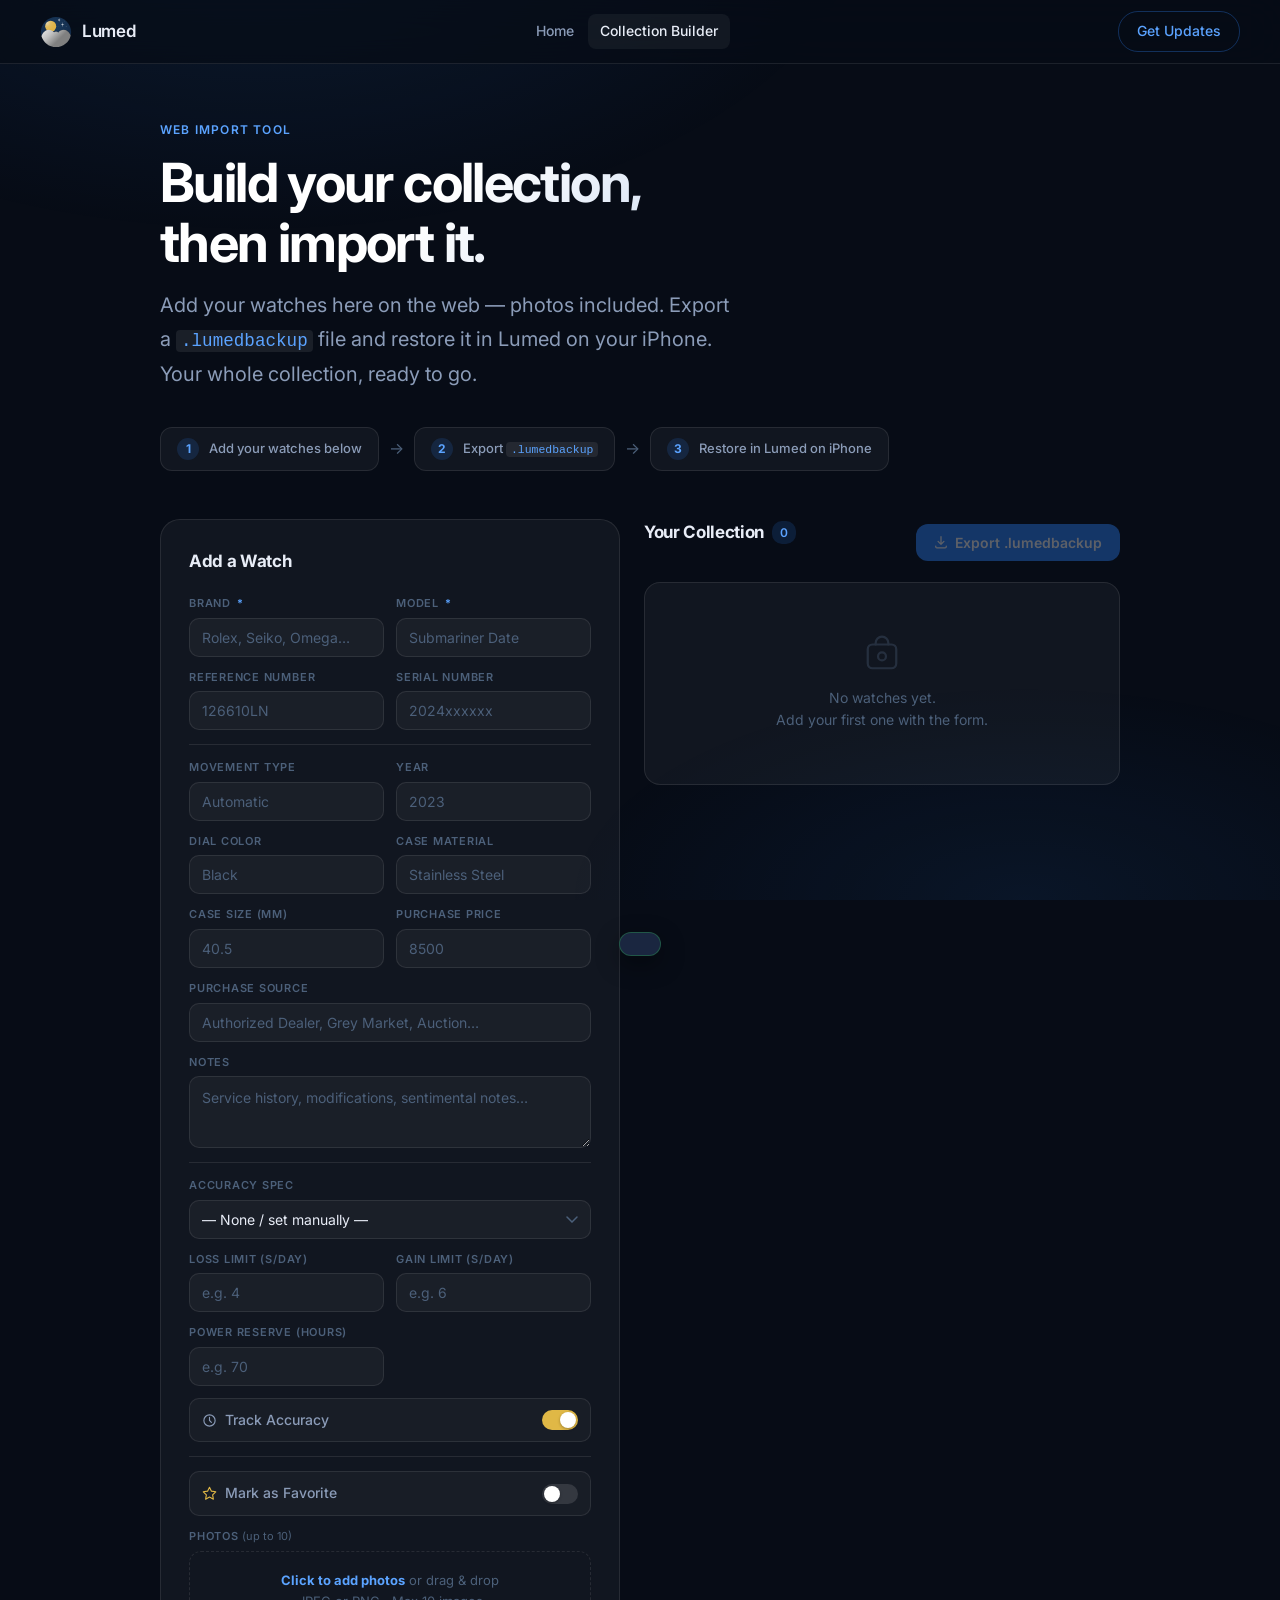
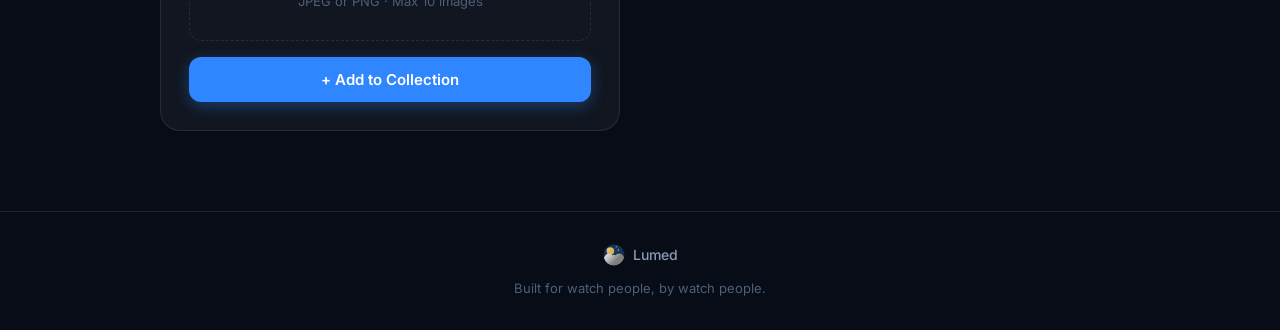
==== collection-builder.html @ 70646f09 "update collection builder" ====
<!DOCTYPE html>
<html lang="en">

<head>
  <meta charset="UTF-8" />
  <meta name="viewport" content="width=device-width, initial-scale=1.0" />
  <title>Collection Builder — Lumed</title>
  <meta name="description" content="Add your watch collection on the web and import it into Lumed for iPhone." />
  <link rel="icon" type="image/png" href="ios_icon.png" />
  <link rel="apple-touch-icon" href="ios_icon.png" />
  <link rel="preconnect" href="https://fonts.googleapis.com" />
  <link rel="preconnect" href="https://fonts.gstatic.com" crossorigin />
  <link href="https://fonts.googleapis.com/css2?family=Inter:wght@300;400;500;600;700&display=swap" rel="stylesheet" />
  <link rel="stylesheet" href="style.css" />
  <style>
    /* ── PAGE HERO ───────────────────────────────────────── */
    .cb-hero {
      padding-top: 120px;
      padding-bottom: 48px;
    }

    .cb-hero h1 {
      font-size: clamp(32px, 5vw, 54px);
      font-weight: 700;
      letter-spacing: -0.03em;
      line-height: 1.1;
      margin-bottom: 16px;
      background: linear-gradient(135deg, #FFFFFF 30%, #8BAEE0 100%);
      -webkit-background-clip: text;
      -webkit-text-fill-color: transparent;
      background-clip: text;
    }

    .cb-hero .hero-sub {
      margin-bottom: 36px;
      max-width: 580px;
    }

    /* 3-step row */
    .cb-steps {
      display: flex;
      align-items: center;
      gap: 10px;
      flex-wrap: wrap;
    }

    .cb-step {
      display: flex;
      align-items: center;
      gap: 10px;
      background: var(--card);
      border: 1px solid var(--card-border);
      border-radius: 12px;
      padding: 10px 16px;
    }

    .cb-step-num {
      width: 22px;
      height: 22px;
      border-radius: 50%;
      background: rgba(47, 134, 255, 0.15);
      color: var(--accent-light);
      font-size: 12px;
      font-weight: 700;
      display: flex;
      align-items: center;
      justify-content: center;
      flex-shrink: 0;
    }

    .cb-step-text {
      font-size: 13px;
      font-weight: 500;
      color: var(--text-2);
      white-space: nowrap;
    }

    .cb-step-arrow {
      color: var(--text-3);
      font-size: 16px;
    }

    /* ── BUILDER LAYOUT ──────────────────────────────────── */
    .cb-section {
      padding-top: 0;
      padding-bottom: 80px;
    }

    .cb-layout {
      display: grid;
      grid-template-columns: 460px 1fr;
      gap: 24px;
      align-items: start;
    }

    /* ── FORM PANEL ──────────────────────────────────────── */
    .cb-panel {
      background: var(--card);
      border: 1px solid var(--card-border);
      border-radius: 20px;
      padding: 28px;
    }

    .cb-panel-title {
      font-size: 17px;
      font-weight: 700;
      letter-spacing: -0.02em;
      margin-bottom: 20px;
      display: flex;
      align-items: center;
      gap: 8px;
    }

    .cb-count {
      font-size: 12px;
      font-weight: 600;
      background: rgba(47, 134, 255, 0.15);
      color: var(--accent-light);
      padding: 2px 8px;
      border-radius: 10px;
    }

    /* ── FORM FIELDS ─────────────────────────────────────── */
    .cb-form-grid {
      display: grid;
      grid-template-columns: 1fr 1fr;
      gap: 12px;
    }

    .cb-form-full {
      grid-column: 1 / -1;
    }

    .cb-field {
      display: flex;
      flex-direction: column;
      gap: 5px;
    }

    .cb-label {
      font-size: 11px;
      font-weight: 600;
      letter-spacing: 0.07em;
      text-transform: uppercase;
      color: var(--text-3);
    }

    .cb-label .req {
      color: var(--accent-light);
      margin-left: 2px;
    }

    .cb-input,
    .cb-textarea {
      font-family: inherit;
      font-size: 14px;
      padding: 10px 12px;
      border-radius: 10px;
      border: 1px solid var(--card-border);
      background: rgba(255, 255, 255, 0.04);
      color: var(--text);
      outline: none;
      transition: border-color 0.2s, background 0.2s;
      width: 100%;
      -webkit-appearance: none;
      appearance: none;
    }

    .cb-input::placeholder,
    .cb-textarea::placeholder {
      color: var(--text-3);
    }

    .cb-input:focus,
    .cb-textarea:focus {
      border-color: rgba(47, 134, 255, 0.5);
      background: rgba(255, 255, 255, 0.07);
    }

    .cb-input.error {
      border-color: rgba(255, 69, 58, 0.6);
      animation: shake 0.3s ease;
    }

    .cb-select {
      cursor: pointer;
      background-image: url("data:image/svg+xml,%3Csvg xmlns='http://www.w3.org/2000/svg' width='12' height='7' viewBox='0 0 12 7'%3E%3Cpath d='M1 1l5 5 5-5' stroke='%234C607A' stroke-width='1.5' fill='none' stroke-linecap='round'/%3E%3C/svg%3E");
      background-repeat: no-repeat;
      background-position: right 12px center;
      padding-right: 32px;
    }

    .cb-select option,
    .cb-select optgroup {
      background: #0D1525;
      color: var(--text);
    }

    .cb-input:disabled {
      opacity: 0.45;
      cursor: not-allowed;
    }

    .cb-textarea {
      resize: vertical;
      min-height: 72px;
      line-height: 1.5;
    }

    .cb-form-divider {
      height: 1px;
      background: var(--card-border);
      margin: 2px 0;
      grid-column: 1 / -1;
    }

    /* ── FAVORITE TOGGLE ─────────────────────────────────── */
    .cb-favorite-row {
      display: flex;
      align-items: center;
      justify-content: space-between;
      padding: 10px 12px;
      background: rgba(255, 255, 255, 0.03);
      border-radius: 10px;
      border: 1px solid var(--card-border);
      cursor: pointer;
      grid-column: 1 / -1;
      user-select: none;
    }

    .cb-favorite-label {
      display: flex;
      align-items: center;
      gap: 8px;
      font-size: 14px;
      font-weight: 500;
      color: var(--text-2);
    }

    .cb-toggle {
      position: relative;
      width: 36px;
      height: 20px;
      flex-shrink: 0;
    }

    .cb-toggle input {
      opacity: 0;
      width: 0;
      height: 0;
      position: absolute;
    }

    .cb-toggle-track {
      position: absolute;
      inset: 0;
      border-radius: 10px;
      background: rgba(255, 255, 255, 0.12);
      transition: background 0.2s;
      pointer-events: none;
    }

    .cb-toggle input:checked + .cb-toggle-track {
      background: var(--moon);
    }

    .cb-toggle-thumb {
      position: absolute;
      width: 16px;
      height: 16px;
      border-radius: 50%;
      background: white;
      top: 2px;
      left: 2px;
      transition: transform 0.2s;
      box-shadow: 0 1px 3px rgba(0, 0, 0, 0.3);
      pointer-events: none;
    }

    .cb-toggle input:checked ~ .cb-toggle-thumb {
      transform: translateX(16px);
    }

    /* ── PHOTO UPLOAD ────────────────────────────────────── */
    .cb-photo-zone {
      border: 1.5px dashed var(--card-border);
      border-radius: 12px;
      padding: 18px;
      text-align: center;
      cursor: pointer;
      transition: border-color 0.2s, background 0.2s;
      grid-column: 1 / -1;
    }

    .cb-photo-zone:hover,
    .cb-photo-zone.dragover {
      border-color: rgba(47, 134, 255, 0.45);
      background: rgba(47, 134, 255, 0.04);
    }

    .cb-photo-zone-text {
      font-size: 13px;
      color: var(--text-3);
      line-height: 1.6;
      pointer-events: none;
    }

    .cb-photo-zone-text strong {
      color: var(--accent-light);
    }

    .cb-photo-thumbs {
      display: flex;
      flex-wrap: wrap;
      gap: 8px;
      margin-top: 10px;
      justify-content: center;
    }

    .cb-thumb {
      position: relative;
      width: 60px;
      height: 60px;
      flex-shrink: 0;
    }

    .cb-thumb img {
      width: 60px;
      height: 60px;
      object-fit: cover;
      border-radius: 8px;
      display: block;
    }

    .cb-thumb-remove {
      position: absolute;
      top: -5px;
      right: -5px;
      width: 17px;
      height: 17px;
      border-radius: 50%;
      background: #FF453A;
      color: white;
      font-size: 9px;
      display: flex;
      align-items: center;
      justify-content: center;
      cursor: pointer;
      border: none;
      font-weight: 700;
      padding: 0;
      z-index: 2;
      line-height: 1;
    }

    /* ── ADD BUTTON ──────────────────────────────────────── */
    .cb-add-btn {
      font-family: inherit;
      font-size: 15px;
      font-weight: 600;
      color: #fff;
      background: var(--accent);
      border: none;
      padding: 13px 24px;
      border-radius: 12px;
      cursor: pointer;
      width: 100%;
      margin-top: 4px;
      transition: background 0.2s, transform 0.15s, box-shadow 0.2s;
      box-shadow: 0 4px 16px var(--accent-glow);
      grid-column: 1 / -1;
    }

    .cb-add-btn:hover {
      background: #4A99FF;
      transform: translateY(-1px);
      box-shadow: 0 8px 24px var(--accent-glow);
    }

    .cb-add-btn:active {
      transform: translateY(0);
    }

    /* ── COLLECTION COLUMN ───────────────────────────────── */
    .cb-collection-header {
      display: flex;
      align-items: center;
      justify-content: space-between;
      margin-bottom: 16px;
      flex-wrap: wrap;
      gap: 12px;
    }

    .cb-export-btn {
      font-family: inherit;
      font-size: 14px;
      font-weight: 600;
      color: #fff;
      background: var(--accent);
      border: none;
      padding: 10px 18px;
      border-radius: 12px;
      cursor: pointer;
      display: inline-flex;
      align-items: center;
      gap: 7px;
      transition: background 0.2s, transform 0.15s, box-shadow 0.2s, opacity 0.2s;
      box-shadow: 0 4px 16px var(--accent-glow);
    }

    .cb-export-btn:hover:not(:disabled) {
      background: #4A99FF;
      transform: translateY(-1px);
      box-shadow: 0 8px 24px var(--accent-glow);
    }

    .cb-export-btn:disabled {
      opacity: 0.35;
      cursor: not-allowed;
      box-shadow: none;
      transform: none;
    }

    /* ── WATCH LIST ──────────────────────────────────────── */
    .cb-watch-list {
      display: flex;
      flex-direction: column;
      gap: 10px;
    }

    .cb-empty {
      text-align: center;
      padding: 52px 24px;
      color: var(--text-3);
      background: var(--card);
      border: 1px solid var(--card-border);
      border-radius: 16px;
    }

    .cb-empty svg {
      display: block;
      margin: 0 auto 14px;
      opacity: 0.35;
    }

    .cb-empty p {
      font-size: 14px;
      color: var(--text-3);
      line-height: 1.6;
    }

    .cb-watch-card {
      display: flex;
      align-items: center;
      gap: 14px;
      background: var(--card);
      border: 1px solid var(--card-border);
      border-radius: 14px;
      padding: 14px;
      transition: border-color 0.2s;
    }

    .cb-watch-card:hover {
      border-color: rgba(47, 134, 255, 0.2);
    }

    .cb-watch-photo {
      width: 56px;
      height: 56px;
      border-radius: 10px;
      overflow: hidden;
      flex-shrink: 0;
      background: rgba(255, 255, 255, 0.06);
      display: flex;
      align-items: center;
      justify-content: center;
      color: var(--text-3);
    }

    .cb-watch-photo img {
      width: 100%;
      height: 100%;
      object-fit: cover;
    }

    .cb-watch-info {
      flex: 1;
      min-width: 0;
    }

    .cb-watch-name-row {
      display: flex;
      align-items: center;
      gap: 6px;
    }

    .cb-watch-name {
      font-size: 14px;
      font-weight: 600;
      color: var(--text);
      white-space: nowrap;
      overflow: hidden;
      text-overflow: ellipsis;
    }

    .cb-watch-fav {
      color: var(--moon);
      font-size: 12px;
      flex-shrink: 0;
    }

    .cb-watch-sub {
      font-size: 12px;
      color: var(--text-2);
      margin-top: 3px;
      white-space: nowrap;
      overflow: hidden;
      text-overflow: ellipsis;
    }

    .cb-watch-photos-badge {
      font-size: 11px;
      color: var(--text-3);
      margin-top: 3px;
    }

    .cb-watch-remove {
      flex-shrink: 0;
      width: 30px;
      height: 30px;
      border-radius: 8px;
      background: rgba(255, 69, 58, 0.1);
      color: #FF453A;
      border: none;
      cursor: pointer;
      display: flex;
      align-items: center;
      justify-content: center;
      transition: background 0.2s;
    }

    .cb-watch-remove:hover {
      background: rgba(255, 69, 58, 0.22);
    }

    /* ── IMPORT HINT ─────────────────────────────────────── */
    .cb-import-hint {
      margin-top: 16px;
      padding: 14px 18px;
      background: rgba(47, 134, 255, 0.06);
      border: 1px solid rgba(47, 134, 255, 0.15);
      border-radius: 12px;
      font-size: 13px;
      color: var(--text-2);
      line-height: 1.6;
      display: none;
    }

    .cb-import-hint.visible {
      display: block;
    }

    .cb-import-hint strong {
      color: var(--text);
    }

    /* ── TOAST ───────────────────────────────────────────── */
    .cb-toast {
      position: fixed;
      bottom: 24px;
      left: 50%;
      transform: translateX(-50%) translateY(80px);
      background: #1A2640;
      border: 1px solid rgba(52, 199, 89, 0.3);
      color: #34C759;
      font-size: 14px;
      font-weight: 500;
      padding: 11px 20px;
      border-radius: 12px;
      z-index: 200;
      transition: transform 0.3s cubic-bezier(0.34, 1.56, 0.64, 1);
      pointer-events: none;
      white-space: nowrap;
      box-shadow: 0 8px 24px rgba(0, 0, 0, 0.4);
    }

    .cb-toast.show {
      transform: translateX(-50%) translateY(0);
    }

    /* ── ANIMATIONS ──────────────────────────────────────── */
    @keyframes shake {
      0%, 100% { transform: translateX(0); }
      25%       { transform: translateX(-6px); }
      75%       { transform: translateX(6px); }
    }

    @keyframes fadeSlideIn {
      from { opacity: 0; transform: translateY(8px); }
      to   { opacity: 1; transform: translateY(0); }
    }

    .cb-watch-card {
      animation: fadeSlideIn 0.2s ease forwards;
    }

    /* ── RESPONSIVE ──────────────────────────────────────── */
    @media (max-width: 960px) {
      .cb-layout {
        grid-template-columns: 1fr;
      }
    }

    @media (max-width: 700px) {
      .cb-form-grid {
        grid-template-columns: 1fr;
      }

      .cb-form-full,
      .cb-favorite-row,
      .cb-photo-zone,
      .cb-add-btn {
        grid-column: 1;
      }

      .cb-step-arrow {
        display: none;
      }
    }
  </style>
</head>

<body>

  <!-- NAV -->
  <nav>
    <a class="nav-logo" href="index.html">
      <div class="nav-logo-icon"><img src="lumed_icon_2.svg" alt="Lumed icon" /></div>
      <span class="nav-logo-wordmark">Lumed</span>
    </a>
    <div class="nav-links">
      <a class="nav-link" href="index.html">Home</a>
      <a class="nav-link nav-link-active" href="collection-builder.html">Collection Builder</a>
    </div>
    <a class="nav-cta" href="index.html#beta">Get Updates</a>
  </nav>

  <main>

    <!-- HERO -->
    <section class="cb-hero">
      <div class="container">
        <p class="section-eyebrow">Web Import Tool</p>
        <h1>Build your collection,<br />then import it.</h1>
        <p class="hero-sub">Add your watches here on the web — photos included. Export a <code>.lumedbackup</code> file
          and restore it in Lumed on your iPhone. Your whole collection, ready to go.</p>
        <div class="cb-steps">
          <div class="cb-step">
            <div class="cb-step-num">1</div>
            <div class="cb-step-text">Add your watches below</div>
          </div>
          <div class="cb-step-arrow">→</div>
          <div class="cb-step">
            <div class="cb-step-num">2</div>
            <div class="cb-step-text">Export <code>.lumedbackup</code></div>
          </div>
          <div class="cb-step-arrow">→</div>
          <div class="cb-step">
            <div class="cb-step-num">3</div>
            <div class="cb-step-text">Restore in Lumed on iPhone</div>
          </div>
        </div>
      </div>
    </section>

    <!-- BUILDER -->
    <section class="cb-section">
      <div class="container cb-layout">

        <!-- LEFT: FORM -->
        <div>
          <div class="cb-panel">
            <h2 class="cb-panel-title">Add a Watch</h2>
            <div class="cb-form-grid">

              <div class="cb-field">
                <label class="cb-label" for="fBrand">Brand <span class="req">*</span></label>
                <input class="cb-input" id="fBrand" placeholder="Rolex, Seiko, Omega…" autocomplete="off" />
              </div>

              <div class="cb-field">
                <label class="cb-label" for="fModel">Model <span class="req">*</span></label>
                <input class="cb-input" id="fModel" placeholder="Submariner Date" autocomplete="off" />
              </div>

              <div class="cb-field">
                <label class="cb-label" for="fRef">Reference Number</label>
                <input class="cb-input" id="fRef" placeholder="126610LN" autocomplete="off" />
              </div>

              <div class="cb-field">
                <label class="cb-label" for="fSerial">Serial Number</label>
                <input class="cb-input" id="fSerial" placeholder="2024xxxxxx" autocomplete="off" />
              </div>

              <div class="cb-form-divider"></div>

              <div class="cb-field">
                <label class="cb-label" for="fMovement">Movement Type</label>
                <input class="cb-input" id="fMovement" placeholder="Automatic" list="movementList"
                  autocomplete="off" />
                <datalist id="movementList">
                  <option value="Automatic">
                  <option value="Manual Wind">
                  <option value="Quartz">
                  <option value="Solar">
                  <option value="Kinetic">
                  <option value="Spring Drive">
                  <option value="Meca-Quartz">
                </datalist>
              </div>

              <div class="cb-field">
                <label class="cb-label" for="fYear">Year</label>
                <input class="cb-input" id="fYear" type="number" placeholder="2023" min="1800" max="2099"
                  autocomplete="off" />
              </div>

              <div class="cb-field">
                <label class="cb-label" for="fDial">Dial Color</label>
                <input class="cb-input" id="fDial" placeholder="Black" list="dialList" autocomplete="off" />
                <datalist id="dialList">
                  <option value="Black">
                  <option value="Blue">
                  <option value="White">
                  <option value="Silver">
                  <option value="Grey">
                  <option value="Green">
                  <option value="Champagne">
                  <option value="Cream">
                  <option value="Brown">
                  <option value="Red">
                  <option value="Salmon">
                  <option value="Meteorite">
                </datalist>
              </div>

              <div class="cb-field">
                <label class="cb-label" for="fCase">Case Material</label>
                <input class="cb-input" id="fCase" placeholder="Stainless Steel" list="caseList"
                  autocomplete="off" />
                <datalist id="caseList">
                  <option value="Stainless Steel">
                  <option value="Yellow Gold">
                  <option value="Rose Gold">
                  <option value="White Gold">
                  <option value="Platinum">
                  <option value="Titanium">
                  <option value="Ceramic">
                  <option value="Bronze">
                  <option value="Aluminium">
                  <option value="Two-Tone">
                </datalist>
              </div>

              <div class="cb-field">
                <label class="cb-label" for="fSize">Case Size (mm)</label>
                <input class="cb-input" id="fSize" type="number" placeholder="40.5" step="0.5" min="10" max="80"
                  autocomplete="off" />
              </div>

              <div class="cb-field">
                <label class="cb-label" for="fPrice">Purchase Price</label>
                <input class="cb-input" id="fPrice" type="number" placeholder="8500" min="0" step="1"
                  autocomplete="off" />
              </div>

              <div class="cb-field cb-form-full">
                <label class="cb-label" for="fSource">Purchase Source</label>
                <input class="cb-input" id="fSource" placeholder="Authorized Dealer, Grey Market, Auction…"
                  list="sourceList" autocomplete="off" />
                <datalist id="sourceList">
                  <option value="Authorized Dealer">
                  <option value="Grey Market">
                  <option value="Auction">
                  <option value="Private Sale">
                  <option value="Pre-Owned Dealer">
                  <option value="Gift">
                  <option value="Inheritance">
                </datalist>
              </div>

              <div class="cb-field cb-form-full">
                <label class="cb-label" for="fNotes">Notes</label>
                <textarea class="cb-textarea" id="fNotes"
                  placeholder="Service history, modifications, sentimental notes…"></textarea>
              </div>

              <div class="cb-form-divider"></div>

              <!-- Movement Spec Preset -->
              <div class="cb-field cb-form-full">
                <label class="cb-label" for="fSpecPreset">Accuracy Spec</label>
                <select class="cb-input cb-select" id="fSpecPreset">
                  <option value="">— None / set manually —</option>
                  <optgroup label="Certifications">
                    <option value="cosc">COSC (−4 / +6 s/day)</option>
                    <option value="metas">METAS (0 / +5 s/day)</option>
                    <option value="rolex-superlative">Rolex Superlative (±2 s/day)</option>
                  </optgroup>
                  <optgroup label="Movements">
                    <option value="sellita-sw200">Sellita SW200 (−12 / +30 s/day)</option>
                    <option value="eta-2892">ETA 2892 (−7 / +13 s/day)</option>
                    <option value="miyota-9015">Miyota 9015 (−10 / +30 s/day)</option>
                    <option value="miyota-8215">Miyota 8215 (−20 / +40 s/day)</option>
                    <option value="seiko-4r36">Seiko 4R36 (−15 / +25 s/day)</option>
                    <option value="seiko-6r35">Seiko 6R35 (−10 / +15 s/day)</option>
                  </optgroup>
                </select>
              </div>

              <!-- Loss / Gain limits -->
              <div class="cb-field">
                <label class="cb-label" for="fLossLimit">Loss Limit (s/day)</label>
                <input class="cb-input" id="fLossLimit" type="number" placeholder="e.g. 4" min="0" step="0.5"
                  autocomplete="off" />
              </div>

              <div class="cb-field">
                <label class="cb-label" for="fGainLimit">Gain Limit (s/day)</label>
                <input class="cb-input" id="fGainLimit" type="number" placeholder="e.g. 6" min="0" step="0.5"
                  autocomplete="off" />
              </div>

              <!-- Power reserve -->
              <div class="cb-field">
                <label class="cb-label" for="fPowerReserve">Power Reserve (hours)</label>
                <input class="cb-input" id="fPowerReserve" type="number" placeholder="e.g. 70" min="1" step="1"
                  list="powerList" autocomplete="off" />
                <datalist id="powerList">
                  <option value="38">
                  <option value="40">
                  <option value="42">
                  <option value="48">
                  <option value="70">
                  <option value="72">
                  <option value="80">
                  <option value="96">
                </datalist>
              </div>

              <!-- Track accuracy toggle -->
              <label class="cb-favorite-row">
                <span class="cb-favorite-label">
                  <svg width="15" height="15" viewBox="0 0 24 24" fill="none" xmlns="http://www.w3.org/2000/svg">
                    <circle cx="12" cy="12" r="9" stroke="currentColor" stroke-width="1.8"/>
                    <path d="M12 7v5l3 3" stroke="currentColor" stroke-width="1.8" stroke-linecap="round"/>
                  </svg>
                  Track Accuracy
                </span>
                <label class="cb-toggle" onclick="event.stopPropagation()">
                  <input type="checkbox" id="fTrackAccuracy" checked />
                  <div class="cb-toggle-track"></div>
                  <div class="cb-toggle-thumb"></div>
                </label>
              </label>

              <div class="cb-form-divider"></div>

              <!-- Favorite toggle -->
              <label class="cb-favorite-row">
                <span class="cb-favorite-label">
                  <svg width="15" height="15" viewBox="0 0 24 24" fill="none" xmlns="http://www.w3.org/2000/svg">
                    <path
                      d="M12 2l3.09 6.26L22 9.27l-5 4.87 1.18 6.88L12 17.77l-6.18 3.25L7 14.14 2 9.27l6.91-1.01L12 2z"
                      stroke="#E0B846" stroke-width="1.8" stroke-linejoin="round" />
                  </svg>
                  Mark as Favorite
                </span>
                <label class="cb-toggle" onclick="event.stopPropagation()">
                  <input type="checkbox" id="fFavorite" />
                  <div class="cb-toggle-track"></div>
                  <div class="cb-toggle-thumb"></div>
                </label>
              </label>

              <!-- Photos -->
              <div class="cb-form-full">
                <div class="cb-label" style="margin-bottom:6px;">
                  Photos
                  <span
                    style="color:var(--text-3);font-weight:400;text-transform:none;letter-spacing:0;font-size:11px;">(up
                    to 10)</span>
                </div>
                <div class="cb-photo-zone" id="photoZone">
                  <div class="cb-photo-zone-text" id="photoZoneText">
                    <strong>Click to add photos</strong> or drag &amp; drop<br />
                    JPEG or PNG · Max 10 images
                  </div>
                  <div class="cb-photo-thumbs" id="photoThumbs"></div>
                </div>
                <input type="file" id="photoInput" accept="image/jpeg,image/png,image/webp,image/heic" multiple
                  style="display:none" />
              </div>

              <!-- Submit -->
              <button class="cb-add-btn" id="addWatchBtn" type="button">+ Add to Collection</button>

            </div>
          </div>
        </div>

        <!-- RIGHT: COLLECTION -->
        <div>
          <div class="cb-collection-header">
            <h2 class="cb-panel-title">
              Your Collection
              <span class="cb-count" id="watchCount">0</span>
            </h2>
            <button class="cb-export-btn" id="exportBtn" disabled>
              <svg width="14" height="14" viewBox="0 0 24 24" fill="none" xmlns="http://www.w3.org/2000/svg">
                <path d="M12 3v13M7 11l5 5 5-5" stroke="currentColor" stroke-width="2.2" stroke-linecap="round"
                  stroke-linejoin="round" />
                <path d="M3 19v1a2 2 0 002 2h14a2 2 0 002-2v-1" stroke="currentColor" stroke-width="2.2"
                  stroke-linecap="round" />
              </svg>
              Export .lumedbackup
            </button>
          </div>

          <div id="watchList"></div>

          <div class="cb-import-hint" id="importHint">
            <strong>How to import on iPhone:</strong> Open Lumed → Settings → Restore from Backup, then select the
            downloaded <code>.lumedbackup</code> file.
          </div>
        </div>

      </div>
    </section>

  </main>

  <footer>
    <a class="footer-logo" href="index.html">
      <div class="footer-logo-icon"><img src="lumed_icon_2.svg" alt="Lumed icon" /></div>
      Lumed
    </a>
    <p>Built for watch people, by watch people.</p>
  </footer>

  <div class="cb-toast" id="toast"></div>

  <script>
    // ── STATE ─────────────────────────────────────────────────
    let watches = [];
    let currentPhotos = []; // { dataUrl, base64 }

    // Restore persisted watches (metadata only — photos stay in memory)
    try {
      const saved = localStorage.getItem('lumed_cb_watches');
      if (saved) watches = JSON.parse(saved);
    } catch (_) { }

    // ── UUID ──────────────────────────────────────────────────
    function newUUID() {
      if (typeof crypto !== 'undefined' && crypto.randomUUID) return crypto.randomUUID();
      return 'xxxxxxxx-xxxx-4xxx-yxxx-xxxxxxxxxxxx'.replace(/[xy]/g, c => {
        const r = Math.random() * 16 | 0;
        return (c === 'x' ? r : (r & 0x3 | 0x8)).toString(16);
      });
    }

    // ── PHOTO COMPRESSION ─────────────────────────────────────
    function compressPhoto(file) {
      return new Promise(resolve => {
        const img = new Image();
        const url = URL.createObjectURL(file);
        img.onload = () => {
          URL.revokeObjectURL(url);
          const MAX = 1600;
          let w = img.naturalWidth, h = img.naturalHeight;
          if (w > MAX || h > MAX) {
            if (w > h) { h = Math.round(h * MAX / w); w = MAX; }
            else { w = Math.round(w * MAX / h); h = MAX; }
          }
          const canvas = document.createElement('canvas');
          canvas.width = w; canvas.height = h;
          canvas.getContext('2d').drawImage(img, 0, 0, w, h);
          canvas.toBlob(blob => {
            const reader = new FileReader();
            reader.onload = () => {
              const dataUrl = reader.result;
              const base64 = dataUrl.split(',')[1];
              resolve({ dataUrl, base64 });
            };
            reader.readAsDataURL(blob);
          }, 'image/jpeg', 0.82);
        };
        img.onerror = () => { URL.revokeObjectURL(url); resolve(null); };
        img.src = url;
      });
    }

    async function handlePhotoFiles(files) {
      const slots = 10 - currentPhotos.length;
      if (slots <= 0) return;
      for (const file of Array.from(files).slice(0, slots)) {
        if (!file.type.startsWith('image/')) continue;
        const result = await compressPhoto(file);
        if (result) currentPhotos.push(result);
      }
      renderThumbs();
    }

    function renderThumbs() {
      const thumbs = document.getElementById('photoThumbs');
      const zoneText = document.getElementById('photoZoneText');
      thumbs.innerHTML = currentPhotos.map((p, i) => `
        <div class="cb-thumb">
          <img src="${p.dataUrl}" alt="Photo ${i + 1}" />
          <button class="cb-thumb-remove" data-idx="${i}" type="button" title="Remove">✕</button>
        </div>`).join('');
      if (currentPhotos.length >= 10) {
        zoneText.innerHTML = '<span style="color:var(--text-3)">10 photos added — maximum reached</span>';
      } else if (currentPhotos.length > 0) {
        zoneText.innerHTML = `<strong>Add more</strong> or drag &amp; drop &nbsp;·&nbsp; ${currentPhotos.length}/10`;
      } else {
        zoneText.innerHTML = '<strong>Click to add photos</strong> or drag &amp; drop<br/>JPEG or PNG · Max 10 images';
      }
    }

    // Photo zone interactions
    const photoZone = document.getElementById('photoZone');
    const photoInput = document.getElementById('photoInput');

    photoZone.addEventListener('click', e => {
      if (e.target.closest('.cb-thumb-remove')) return;
      if (currentPhotos.length >= 10) return;
      photoInput.click();
    });
    photoInput.addEventListener('change', async e => {
      await handlePhotoFiles(e.target.files);
      e.target.value = '';
    });
    photoZone.addEventListener('dragover', e => { e.preventDefault(); photoZone.classList.add('dragover'); });
    photoZone.addEventListener('dragleave', () => photoZone.classList.remove('dragover'));
    photoZone.addEventListener('drop', async e => {
      e.preventDefault();
      photoZone.classList.remove('dragover');
      await handlePhotoFiles(e.dataTransfer.files);
    });
    document.getElementById('photoThumbs').addEventListener('click', e => {
      const btn = e.target.closest('.cb-thumb-remove');
      if (!btn) return;
      currentPhotos.splice(parseInt(btn.dataset.idx, 10), 1);
      renderThumbs();
    });

    // ── PRESET DATA & HANDLER ─────────────────────────────────
    const PRESETS = {
      'cosc':              { loss: 4,  gain: 6,  locked: true,  power: null },
      'metas':             { loss: 0,  gain: 5,  locked: true,  power: null },
      'rolex-superlative': { loss: 2,  gain: 2,  locked: true,  power: 70   },
      'sellita-sw200':     { loss: 12, gain: 30, locked: false, power: 38   },
      'eta-2892':          { loss: 7,  gain: 13, locked: false, power: 42   },
      'miyota-9015':       { loss: 10, gain: 30, locked: false, power: 42   },
      'miyota-8215':       { loss: 20, gain: 40, locked: false, power: 42   },
      'seiko-4r36':        { loss: 15, gain: 25, locked: false, power: 41   },
      'seiko-6r35':        { loss: 10, gain: 15, locked: false, power: 72   },
    };

    document.getElementById('fSpecPreset').addEventListener('change', e => {
      const p = PRESETS[e.target.value];
      const lossEl = document.getElementById('fLossLimit');
      const gainEl = document.getElementById('fGainLimit');
      const powerEl = document.getElementById('fPowerReserve');
      if (p) {
        lossEl.value = p.loss;
        gainEl.value = p.gain;
        lossEl.disabled = p.locked;
        gainEl.disabled = p.locked;
        if (p.power && !powerEl.value) powerEl.value = p.power;
      } else {
        lossEl.disabled = false;
        gainEl.disabled = false;
      }
    });

    // ── ADD WATCH ─────────────────────────────────────────────
    document.getElementById('addWatchBtn').addEventListener('click', addWatch);
    document.querySelector('.cb-form-grid').addEventListener('keydown', e => {
      if (e.key === 'Enter' && e.target.tagName !== 'TEXTAREA') { e.preventDefault(); addWatch(); }
    });

    function addWatch() {
      const brand = document.getElementById('fBrand').value.trim();
      const model = document.getElementById('fModel').value.trim();
      let valid = true;
      [['fBrand', brand], ['fModel', model]].forEach(([id, val]) => {
        const el = document.getElementById(id);
        if (!val) { el.classList.add('error'); valid = false; setTimeout(() => el.classList.remove('error'), 600); }
        else el.classList.remove('error');
      });
      if (!valid) return;

      const num = v => { const n = parseFloat(v); return isNaN(n) ? null : n; };
      const int = v => { const n = parseInt(v, 10); return isNaN(n) ? null : n; };
      const str = id => document.getElementById(id).value.trim();

      watches.push({
        id: newUUID(),
        brand,
        model,
        referenceNumber: str('fRef'),
        serialNumber: str('fSerial'),
        caseSizeMM: num(str('fSize')),
        movementType: str('fMovement'),
        year: int(str('fYear')),
        dialColor: str('fDial'),
        caseMaterial: str('fCase'),
        notes: str('fNotes'),
        dateAdded: new Date().toISOString(),
        purchasePrice: num(str('fPrice')),
        purchaseSource: str('fSource'),
        isActive: true,
        isFavorite: document.getElementById('fFavorite').checked,
        accuracySpecID: str('fSpecPreset') || null,
        accuracyLossLimit: num(document.getElementById('fLossLimit').value),
        accuracyGainLimit: num(document.getElementById('fGainLimit').value),
        powerReserveHours: num(document.getElementById('fPowerReserve').value),
        trackAccuracy: document.getElementById('fTrackAccuracy').checked,
        photos: currentPhotos.map(p => p.base64),
      });

      saveWatches();
      renderWatchList();
      resetForm();
      showToast(`${brand} ${model} added`);
    }

    function resetForm() {
      ['fBrand', 'fModel', 'fRef', 'fSerial', 'fMovement', 'fDial', 'fCase', 'fSource', 'fNotes',
        'fSize', 'fYear', 'fPrice', 'fLossLimit', 'fGainLimit', 'fPowerReserve'].forEach(id => document.getElementById(id).value = '');
      document.getElementById('fSpecPreset').value = '';
      document.getElementById('fLossLimit').disabled = false;
      document.getElementById('fGainLimit').disabled = false;
      document.getElementById('fFavorite').checked = false;
      document.getElementById('fTrackAccuracy').checked = true;
      currentPhotos = [];
      renderThumbs();
      document.getElementById('fBrand').focus();
    }

    // ── WATCH LIST ────────────────────────────────────────────
    document.getElementById('watchList').addEventListener('click', e => {
      const btn = e.target.closest('.cb-watch-remove');
      if (!btn) return;
      watches = watches.filter(w => w.id !== btn.dataset.id);
      saveWatches();
      renderWatchList();
    });

    function renderWatchList() {
      const list = document.getElementById('watchList');
      const count = document.getElementById('watchCount');
      const exportBtn = document.getElementById('exportBtn');
      const hint = document.getElementById('importHint');

      count.textContent = watches.length;
      exportBtn.disabled = watches.length === 0;
      hint.classList.toggle('visible', watches.length > 0);

      if (watches.length === 0) {
        list.innerHTML = `<div class="cb-watch-list">
          <div class="cb-empty">
            <svg width="38" height="38" viewBox="0 0 24 24" fill="none" xmlns="http://www.w3.org/2000/svg">
              <rect x="3" y="6" width="18" height="15" rx="3" stroke="currentColor" stroke-width="1.4"/>
              <path d="M8 6V5a4 4 0 018 0v1" stroke="currentColor" stroke-width="1.4" stroke-linecap="round"/>
              <circle cx="12" cy="13.5" r="2.5" stroke="currentColor" stroke-width="1.4"/>
            </svg>
            <p>No watches yet.<br/>Add your first one with the form.</p>
          </div>
        </div>`;
        return;
      }

      list.innerHTML = `<div class="cb-watch-list">${watches.map(w => {
        const photo = w.photos.length > 0
          ? `<img src="data:image/jpeg;base64,${w.photos[0]}" alt="${esc(w.brand)} ${esc(w.model)}" />`
          : `<svg width="22" height="22" viewBox="0 0 24 24" fill="none" xmlns="http://www.w3.org/2000/svg">
               <circle cx="12" cy="12" r="4" stroke="currentColor" stroke-width="1.4"/>
               <path d="M3 7h18M5 7v12a2 2 0 002 2h10a2 2 0 002-2V7" stroke="currentColor" stroke-width="1.4" stroke-linecap="round"/>
             </svg>`;
        const sub = [w.referenceNumber ? `Ref. ${w.referenceNumber}` : '', w.movementType].filter(Boolean).join(' · ');
        const photoBadge = w.photos.length > 0
          ? `<div class="cb-watch-photos-badge">${w.photos.length} photo${w.photos.length !== 1 ? 's' : ''}</div>` : '';
        return `<div class="cb-watch-card">
          <div class="cb-watch-photo">${photo}</div>
          <div class="cb-watch-info">
            <div class="cb-watch-name-row">
              <div class="cb-watch-name">${esc(w.brand)} ${esc(w.model)}</div>
              ${w.isFavorite ? '<span class="cb-watch-fav">★</span>' : ''}
            </div>
            ${sub ? `<div class="cb-watch-sub">${esc(sub)}</div>` : ''}
            ${photoBadge}
          </div>
          <button class="cb-watch-remove" data-id="${w.id}" title="Remove">
            <svg width="11" height="11" viewBox="0 0 12 12" fill="none" xmlns="http://www.w3.org/2000/svg">
              <path d="M1 1l10 10M11 1L1 11" stroke="currentColor" stroke-width="1.8" stroke-linecap="round"/>
            </svg>
          </button>
        </div>`;
      }).join('')}</div>`;
    }

    // ── EXPORT ────────────────────────────────────────────────
    document.getElementById('exportBtn').addEventListener('click', () => {
      if (!watches.length) return;
      const now = new Date();
      const bundle = {
        exportDate: now.toISOString(),
        appVersion: 'web-builder-1.0',
        watches,
        wearEntries: [],
        timingMeasurements: [],
      };
      const blob = new Blob([JSON.stringify(bundle, null, 2)], { type: 'application/json' });
      const url = URL.createObjectURL(blob);
      const p = n => String(n).padStart(2, '0');
      const name = `LumedBackup_${now.getFullYear()}-${p(now.getMonth() + 1)}-${p(now.getDate())}_${p(now.getHours())}-${p(now.getMinutes())}-${p(now.getSeconds())}.lumedbackup`;
      const a = Object.assign(document.createElement('a'), { href: url, download: name });
      document.body.appendChild(a);
      a.click();
      document.body.removeChild(a);
      URL.revokeObjectURL(url);
      showToast(`${watches.length} watch${watches.length !== 1 ? 'es' : ''} exported`);
    });

    // ── STORAGE ───────────────────────────────────────────────
    function saveWatches() {
      // Save metadata without photos first (always fits); then try with photos
      try {
        const slim = watches.map(w => ({ ...w, photos: [] }));
        localStorage.setItem('lumed_cb_watches', JSON.stringify(slim));
        // Attempt full save (may fail if photos are large)
        localStorage.setItem('lumed_cb_watches', JSON.stringify(watches));
      } catch (_) { /* storage full — metadata still saved */ }
    }

    // ── TOAST ─────────────────────────────────────────────────
    let toastTimer;
    function showToast(msg) {
      const el = document.getElementById('toast');
      el.textContent = msg;
      el.classList.add('show');
      clearTimeout(toastTimer);
      toastTimer = setTimeout(() => el.classList.remove('show'), 2500);
    }

    // ── UTILS ─────────────────────────────────────────────────
    function esc(s) {
      return String(s).replace(/&/g, '&amp;').replace(/</g, '&lt;').replace(/>/g, '&gt;').replace(/"/g, '&quot;');
    }

    // ── INIT ──────────────────────────────────────────────────
    renderWatchList();
  </script>

</body>

</html>
---- style.css ----
*,
*::before,
*::after {
    box-sizing: border-box;
    margin: 0;
    padding: 0;
}

:root {
    --bg: #070C16;
    --bg-2: #0D1525;
    --card: rgba(255, 255, 255, 0.045);
    --card-border: rgba(255, 255, 255, 0.09);
    --accent: #2F86FF;
    --accent-glow: rgba(47, 134, 255, 0.35);
    --accent-light: #5BA3FF;
    --text: #E8EDF7;
    --text-2: #8B9CB8;
    --text-3: #4C607A;
    --moon: #E0B846;
    --radius: 16px;
    --radius-sm: 10px;
}

html {
    scroll-behavior: smooth;
}

body {
    font-family: 'Inter', system-ui, -apple-system, sans-serif;
    background: var(--bg);
    color: var(--text);
    line-height: 1.6;
    -webkit-font-smoothing: antialiased;
    overflow-x: hidden;
}

/* ── BACKGROUND AMBIENCE ──────────────────────────────── */
body::before {
    content: '';
    position: fixed;
    inset: 0;
    background:
        radial-gradient(ellipse 80% 60% at 20% -10%, rgba(47, 134, 255, 0.12) 0%, transparent 60%),
        radial-gradient(ellipse 60% 40% at 80% 100%, rgba(47, 134, 255, 0.08) 0%, transparent 60%);
    pointer-events: none;
    z-index: 0;
}

/* ── NAV ──────────────────────────────────────────────── */
nav {
    position: fixed;
    top: 0;
    left: 0;
    right: 0;
    z-index: 100;
    display: flex;
    align-items: center;
    justify-content: space-between;
    padding: 0 40px;
    height: 64px;
    background: rgba(7, 12, 22, 0.7);
    backdrop-filter: blur(20px);
    -webkit-backdrop-filter: blur(20px);
    border-bottom: 1px solid var(--card-border);
}

.nav-logo {
    display: flex;
    align-items: center;
    gap: 10px;
    text-decoration: none;
}

.nav-logo-icon {
    width: 32px;
    height: 32px;
    border-radius: 8px;
    flex-shrink: 0;
    overflow: hidden;
}

.nav-logo-icon img {
    width: 100%;
    height: 100%;
    display: block;
}

.nav-logo-wordmark {
    font-size: 17px;
    font-weight: 600;
    letter-spacing: -0.02em;
    color: var(--text);
}

.nav-cta {
    font-size: 14px;
    font-weight: 500;
    color: var(--accent-light);
    text-decoration: none;
    padding: 8px 18px;
    border: 1px solid rgba(47, 134, 255, 0.3);
    border-radius: 20px;
    transition: background 0.2s, border-color 0.2s;
}

.nav-cta:hover {
    background: rgba(47, 134, 255, 0.12);
    border-color: rgba(47, 134, 255, 0.6);
}

/* ── LAYOUT ───────────────────────────────────────────── */
main {
    position: relative;
    z-index: 1;
}

section {
    padding: 80px 24px;
}

.container {
    max-width: 960px;
    margin: 0 auto;
}

/* ── HERO ─────────────────────────────────────────────── */
.hero {
    min-height: 100vh;
    display: flex;
    align-items: center;
    padding-top: 100px;
    padding-bottom: 80px;
    text-align: center;
}

.hero .container {
    display: flex;
    flex-direction: column;
    align-items: center;
    gap: 0;
}

.hero-badge {
    display: inline-flex;
    align-items: center;
    gap: 6px;
    font-size: 12px;
    font-weight: 500;
    letter-spacing: 0.08em;
    text-transform: uppercase;
    color: var(--accent-light);
    background: rgba(47, 134, 255, 0.1);
    border: 1px solid rgba(47, 134, 255, 0.25);
    padding: 5px 14px;
    border-radius: 20px;
    margin-bottom: 32px;
}

.hero-badge-dot {
    width: 6px;
    height: 6px;
    border-radius: 50%;
    background: var(--accent);
    animation: pulse 2s ease-in-out infinite;
}

@keyframes pulse {

    0%,
    100% {
        opacity: 1;
        transform: scale(1);
    }

    50% {
        opacity: 0.5;
        transform: scale(0.8);
    }
}

.hero-app-icon {
    width: 96px;
    height: 96px;
    border-radius: 22px;
    margin: 0 auto 36px;
    overflow: hidden;
    box-shadow: 0 0 0 1px rgba(255, 255, 255, 0.1), 0 24px 48px rgba(0, 0, 0, 0.5), 0 0 60px var(--accent-glow);
}

.hero-app-icon img {
    width: 100%;
    height: 100%;
    display: block;
}

.hero-h1 {
    font-size: clamp(48px, 8vw, 72px);
    font-weight: 700;
    letter-spacing: -0.04em;
    line-height: 1.05;
    margin-bottom: 24px;
    background: linear-gradient(135deg, #FFFFFF 30%, #8BAEE0 100%);
    -webkit-background-clip: text;
    -webkit-text-fill-color: transparent;
    background-clip: text;
}

.hero-sub {
    font-size: clamp(16px, 2.5vw, 20px);
    font-weight: 400;
    color: var(--text-2);
    max-width: 560px;
    margin-bottom: 44px;
    line-height: 1.7;
}

.hero-actions {
    display: flex;
    align-items: center;
    gap: 14px;
    flex-wrap: wrap;
    justify-content: center;
}

.btn-primary {
    display: inline-flex;
    align-items: center;
    gap: 8px;
    font-size: 16px;
    font-weight: 600;
    color: #fff;
    background: var(--accent);
    padding: 14px 28px;
    border-radius: 14px;
    text-decoration: none;
    transition: background 0.2s, transform 0.15s, box-shadow 0.2s;
    box-shadow: 0 4px 20px var(--accent-glow);
}

.btn-primary:hover {
    background: #4A99FF;
    transform: translateY(-1px);
    box-shadow: 0 8px 28px var(--accent-glow);
}

.btn-primary:active {
    transform: translateY(0);
}

.btn-secondary {
    display: inline-flex;
    align-items: center;
    gap: 8px;
    font-size: 16px;
    font-weight: 500;
    color: var(--text-2);
    padding: 14px 24px;
    border-radius: 14px;
    text-decoration: none;
    transition: color 0.2s;
}

.btn-secondary:hover {
    color: var(--text);
}

.hero-platforms {
    margin-top: 64px;
    font-size: 12px;
    color: var(--text-3);
    letter-spacing: 0.06em;
    text-transform: uppercase;
    display: flex;
    align-items: center;
    gap: 10px;
}

.hero-platforms::before,
.hero-platforms::after {
    content: '';
    flex: 1;
    height: 1px;
    background: var(--card-border);
    max-width: 80px;
}

/* ── FEATURES GRID ────────────────────────────────────── */
.features-section {
    padding-top: 0;
}

.section-eyebrow {
    font-size: 12px;
    font-weight: 600;
    letter-spacing: 0.1em;
    text-transform: uppercase;
    color: var(--accent-light);
    margin-bottom: 14px;
}

.section-title {
    font-size: clamp(28px, 4vw, 40px);
    font-weight: 700;
    letter-spacing: -0.03em;
    line-height: 1.15;
    margin-bottom: 16px;
}

.section-sub {
    font-size: 16px;
    color: var(--text-2);
    max-width: 520px;
    margin-bottom: 56px;
    line-height: 1.7;
}

.features-grid {
    display: grid;
    grid-template-columns: repeat(auto-fill, minmax(280px, 1fr));
    gap: 16px;
}

.feature-card {
    background: var(--card);
    border: 1px solid var(--card-border);
    border-radius: var(--radius);
    padding: 28px;
    transition: border-color 0.2s, background 0.2s, transform 0.2s;
}

.feature-card:hover {
    border-color: rgba(47, 134, 255, 0.3);
    background: rgba(255, 255, 255, 0.07);
    transform: translateY(-2px);
}

.feature-icon-wrap {
    width: 44px;
    height: 44px;
    border-radius: var(--radius-sm);
    display: flex;
    align-items: center;
    justify-content: center;
    margin-bottom: 18px;
    flex-shrink: 0;
}

.feature-icon-wrap svg {
    width: 22px;
    height: 22px;
}

.feature-card h3 {
    font-size: 16px;
    font-weight: 600;
    letter-spacing: -0.01em;
    margin-bottom: 8px;
}

.feature-card p {
    font-size: 14px;
    color: var(--text-2);
    line-height: 1.65;
}

/* icon tints */
.tint-blue {
    background: rgba(47, 134, 255, 0.15);
    color: #5BA3FF;
}

.tint-green {
    background: rgba(52, 199, 89, 0.15);
    color: #34C759;
}

.tint-orange {
    background: rgba(255, 159, 10, 0.15);
    color: #FF9F0A;
}

.tint-purple {
    background: rgba(175, 82, 222, 0.15);
    color: #AF52DE;
}

.tint-teal {
    background: rgba(90, 200, 250, 0.15);
    color: #5AC8FA;
}

.tint-red {
    background: rgba(149, 38, 7, 0.15);
    color: #fa5a5a;
}

/* ── ACCURACY HIGHLIGHT ───────────────────────────────── */
.highlight-section {
    padding-top: 0;
}

.highlight-card {
    background: linear-gradient(135deg, rgba(47, 134, 255, 0.08) 0%, rgba(13, 29, 71, 0.4) 100%);
    border: 1px solid rgba(47, 134, 255, 0.2);
    border-radius: 24px;
    padding: 56px 48px;
    display: flex;
    align-items: center;
    gap: 56px;
}

.highlight-text {
    flex: 1;
}

.highlight-text .section-eyebrow {
    margin-bottom: 12px;
}

.highlight-text h2 {
    font-size: clamp(24px, 3.5vw, 36px);
    font-weight: 700;
    letter-spacing: -0.03em;
    line-height: 1.2;
    margin-bottom: 16px;
}

.highlight-text p {
    font-size: 15px;
    color: var(--text-2);
    line-height: 1.7;
    max-width: 400px;
}

.highlight-visual {
    flex-shrink: 0;
    width: 200px;
    height: 200px;
    position: relative;
    display: flex;
    align-items: center;
    justify-content: center;
}


/* Animated clock face */
.clock-face {
    width: 160px;
    height: 160px;
    border-radius: 50%;
    border: 2px solid rgba(47, 134, 255, 0.4);
    background: rgba(7, 12, 22, 0.8);
    position: relative;
    box-shadow: 0 0 40px rgba(47, 134, 255, 0.2), inset 0 0 30px rgba(0, 0, 0, 0.5);
}

.clock-face::before {
    content: '';
    position: absolute;
    inset: 8px;
    border-radius: 50%;
    border: 1px solid rgba(255, 255, 255, 0.06);
}

.clock-marker {
    position: absolute;
    width: 2px;
    height: 10px;
    background: rgba(255, 255, 255, 0.3);
    left: 50%;
    top: 10px;
    transform-origin: 50% 70px;
    margin-left: -1px;
}

.clock-marker.major {
    height: 14px;
    width: 2.5px;
    background: rgba(255, 255, 255, 0.6);
    top: 8px;
}

.hand {
    position: absolute;
    left: 50%;
    bottom: 50%;
    transform-origin: 50% 100%;
    border-radius: 2px;
}

.hand-hour {
    width: 3px;
    height: 46px;
    margin-left: -1.5px;
    background: var(--text);
    animation: rotateHour 43200s linear infinite;
}

.hand-min {
    width: 2px;
    height: 58px;
    margin-left: -1px;
    background: var(--text);
    animation: rotateMin 3600s linear infinite;
}

.hand-sec {
    width: 1.5px;
    height: 64px;
    margin-left: -0.75px;
    background: var(--accent);
    animation: rotateSec 60s steps(400, end) infinite;
}

.clock-center {
    position: absolute;
    width: 8px;
    height: 8px;
    border-radius: 50%;
    background: var(--accent);
    top: 50%;
    left: 50%;
    transform: translate(-50%, -50%);
    z-index: 10;
}

@keyframes rotateHour {
    to {
        transform: rotate(360deg);
    }
}

@keyframes rotateMin {
    to {
        transform: rotate(360deg);
    }
}

@keyframes rotateSec {
    to {
        transform: rotate(360deg);
    }
}

/* Reversed highlight card (visual on left, text on right) */
.highlight-card-reverse {
    flex-direction: row-reverse;
}

/* ── DRIFT RESULT CARD ───────────────────────────────── */
.drift-card-wrap {
    width: 260px;
    height: auto;
    display: flex;
    align-items: center;
    justify-content: center;
}

.drift-card {
    width: 100%;
    background: rgba(15, 22, 40, 0.85);
    border: 1px solid rgba(255, 255, 255, 0.1);
    border-radius: 20px;
    padding: 24px 20px 18px;
    backdrop-filter: blur(16px);
    -webkit-backdrop-filter: blur(16px);
    box-shadow: 0 8px 32px rgba(0, 0, 0, 0.4), 0 0 0 1px rgba(255, 255, 255, 0.04) inset;
    display: flex;
    flex-direction: column;
    align-items: center;
    gap: 10px;
}

.drift-hero-number {
    display: flex;
    align-items: baseline;
    gap: 4px;
}

.drift-value {
    font-family: 'Inter', monospace;
    font-size: 44px;
    font-weight: 200;
    letter-spacing: -0.03em;
    color: #34C759;
    line-height: 1;
}

.drift-unit {
    font-family: 'Inter', monospace;
    font-size: 16px;
    font-weight: 400;
    color: #34C759;
    opacity: 0.7;
}

.drift-label {
    font-size: 12px;
    color: var(--text-2);
    margin-top: -4px;
}

.drift-divider {
    width: 100%;
    height: 1px;
    background: rgba(255, 255, 255, 0.08);
    margin: 4px 0;
}

/* Gauge */
.drift-gauge {
    width: 100%;
    padding: 4px 0;
}

.drift-gauge-track {
    position: relative;
    width: 100%;
    height: 8px;
    background: rgba(255, 255, 255, 0.08);
    border-radius: 4px;
    overflow: visible;
}

/* COSC: -4/+6, gauge maps loss at ~18%, gain at ~74% */
.drift-gauge-spec {
    position: absolute;
    left: 24%;
    width: 60%;
    height: 100%;
    background: rgba(52, 199, 89, 0.25);
    border-radius: 4px;
}

.drift-gauge-center {
    position: absolute;
    left: 50%;
    top: -2px;
    width: 1.5px;
    height: 12px;
    background: rgba(255, 255, 255, 0.2);
    transform: translateX(-50%);
}

.drift-gauge-limit {
    position: absolute;
    top: -3px;
    width: 1.5px;
    height: 14px;
    background: rgba(255, 255, 255, 0.3);
}

.drift-gauge-limit-loss {
    left: 24%;
    transform: translateX(-50%);
}

.drift-gauge-limit-gain {
    left: 84%;
    transform: translateX(-50%);
}

/* +1.4 on a -4/+6 scale → 50% + (1.4/6)*24% ≈ 55.6% */
.drift-gauge-marker {
    position: absolute;
    width: 14px;
    height: 14px;
    border-radius: 50%;
    background: #34C759;
    top: 50%;
    left: 60%;
    transform: translate(-50%, -50%);
    box-shadow: 0 1px 4px rgba(52, 199, 89, 0.45);
}

.drift-gauge-labels {
    position: relative;
    width: 100%;
    height: 18px;
    margin-top: 4px;
}

.drift-gauge-lbl {
    position: absolute;
    transform: translateX(-50%);
    font-family: 'Inter', monospace;
    font-size: 10px;
    color: var(--text-2);
    letter-spacing: 0.02em;
}

/* Spec badge */
.drift-spec-badge {
    display: inline-flex;
    align-items: center;
    gap: 5px;
    font-size: 12px;
    font-weight: 600;
}

.drift-spec-badge.in-spec {
    color: #34c759;
}

.drift-spec-badge.out-spec {
    color: #FF453A;
}

.drift-spec-name {
    display: flex;
    align-items: center;
    gap: 5px;
    font-size: 11px;
    color: var(--text-2);
    margin-top: -4px;
}

/* Time detail */
.drift-times {
    display: flex;
    justify-content: space-between;
    width: 100%;
}

.drift-time-col {
    display: flex;
    flex-direction: column;
    gap: 2px;
}

.drift-time-label {
    font-size: 9px;
    font-weight: 500;
    letter-spacing: 0.1em;
    color: var(--text-3);
}

.drift-time-value {
    font-family: 'Inter', monospace;
    font-size: 14px;
    font-weight: 500;
    color: var(--text);
    letter-spacing: -0.01em;
}

/* Method badge */
.drift-method {
    display: flex;
    align-items: center;
    gap: 5px;
    font-size: 11px;
    color: var(--text-3);
    margin-top: 2px;
}

/* ── BETA CTA ─────────────────────────────────────────── */
.beta-section {
    text-align: center;
}

.beta-card {
    background: var(--card);
    border: 1px solid var(--card-border);
    border-radius: 24px;
    padding: 64px 40px;
    max-width: 600px;
    margin: 0 auto;
}

.beta-card .hero-app-icon {
    width: 72px;
    height: 72px;
    border-radius: 18px;
    margin-bottom: 28px;
}

.beta-card h2 {
    font-size: 28px;
    font-weight: 700;
    letter-spacing: -0.03em;
    margin-bottom: 14px;
}

.beta-card p {
    font-size: 15px;
    color: var(--text-2);
    line-height: 1.7;
    margin-bottom: 32px;
    max-width: 380px;
    margin-left: auto;
    margin-right: auto;
}

.beta-note {
    margin-top: 20px;
    font-size: 13px;
    color: var(--text-3);
}

/* ── EMAIL FORM ──────────────────────────────────────── */
.email-form {
    display: flex;
    gap: 10px;
    max-width: 400px;
    margin: 0 auto;
}

.email-form input[type="email"] {
    flex: 1;
    min-width: 0;
    font-family: inherit;
    font-size: 15px;
    padding: 14px 18px;
    border-radius: 14px;
    border: 1px solid var(--card-border);
    background: rgba(255, 255, 255, 0.06);
    color: var(--text);
    outline: none;
    transition: border-color 0.2s, background 0.2s;
}

.email-form input[type="email"]::placeholder {
    color: var(--text-3);
}

.email-form input[type="email"]:focus {
    border-color: rgba(47, 134, 255, 0.5);
    background: rgba(255, 255, 255, 0.09);
}

.email-form button {
    font-family: inherit;
    font-size: 15px;
    font-weight: 600;
    color: #fff;
    background: var(--accent);
    border: none;
    padding: 14px 24px;
    border-radius: 14px;
    cursor: pointer;
    white-space: nowrap;
    transition: background 0.2s, transform 0.15s, box-shadow 0.2s;
    box-shadow: 0 4px 20px var(--accent-glow);
}

.email-form button:hover {
    background: #4A99FF;
    transform: translateY(-1px);
    box-shadow: 0 8px 28px var(--accent-glow);
}

.email-form button:active {
    transform: translateY(0);
}

.email-form button:disabled {
    opacity: 0.6;
    cursor: not-allowed;
    transform: none;
}

.email-form-success {
    font-size: 15px;
    color: #34C759;
    font-weight: 500;
}

.email-form-error {
    margin-top: 10px;
    font-size: 13px;
    color: #FF453A;
}

@media (max-width: 700px) {
    .email-form {
        flex-direction: column;
    }
}

/* ── FOOTER ───────────────────────────────────────────── */
footer {
    border-top: 1px solid var(--card-border);
    padding: 32px 24px;
    text-align: center;
    color: var(--text-3);
    font-size: 13px;
    position: relative;
    z-index: 1;
}

footer .footer-logo {
    display: flex;
    align-items: center;
    justify-content: center;
    gap: 8px;
    margin-bottom: 12px;
    text-decoration: none;
    color: var(--text-2);
    font-weight: 500;
    font-size: 14px;
}

footer .footer-logo-icon {
    width: 22px;
    height: 22px;
    border-radius: 5px;
    overflow: hidden;
}

footer .footer-logo-icon img {
    width: 100%;
    height: 100%;
    display: block;
}

/* ── NAV LINKS (shared across pages) ─────────────────── */
.nav-links {
    display: flex;
    align-items: center;
    gap: 2px;
}

.nav-link {
    font-size: 14px;
    font-weight: 500;
    color: var(--text-2);
    text-decoration: none;
    padding: 6px 12px;
    border-radius: 8px;
    transition: color 0.2s, background 0.2s;
}

.nav-link:hover {
    color: var(--text);
    background: rgba(255, 255, 255, 0.05);
}

.nav-link-active {
    color: var(--text);
    background: rgba(255, 255, 255, 0.05);
}

code {
    font-family: 'SF Mono', 'Monaco', ui-monospace, monospace;
    background: rgba(255, 255, 255, 0.08);
    padding: 1px 5px;
    border-radius: 4px;
    font-size: 0.88em;
    color: var(--accent-light);
}

@media (max-width: 600px) {
    .nav-links {
        display: none;
    }
}

/* ── RESPONSIVE ───────────────────────────────────────── */
@media (max-width: 700px) {
    nav {
        padding: 0 20px;
    }

    .highlight-card {
        flex-direction: column;
        padding: 40px 28px;
        gap: 36px;
        text-align: center;
    }

    .highlight-text p {
        max-width: 100%;
    }

    .highlight-visual {
        width: 140px;
        height: 140px;
    }

    .highlight-visual.drift-card-wrap {
        width: 240px;
        height: auto;
    }

    .clock-face {
        width: 120px;
        height: 120px;
    }

    .clock-marker {
        transform-origin: 50% 53px;
    }

    .clock-marker.major {
        transform-origin: 50% 53px;
    }

    .hand-hour {
        height: 34px;
    }

    .hand-min {
        height: 44px;
    }

    .hand-sec {
        height: 48px;
    }

    .highlight-card-reverse {
        flex-direction: column;
    }

    .drift-card-wrap {
        width: 240px;
    }

    .drift-value {
        font-size: 36px;
    }

    .beta-card {
        padding: 44px 24px;
    }

    section {
        padding: 60px 20px;
    }
}
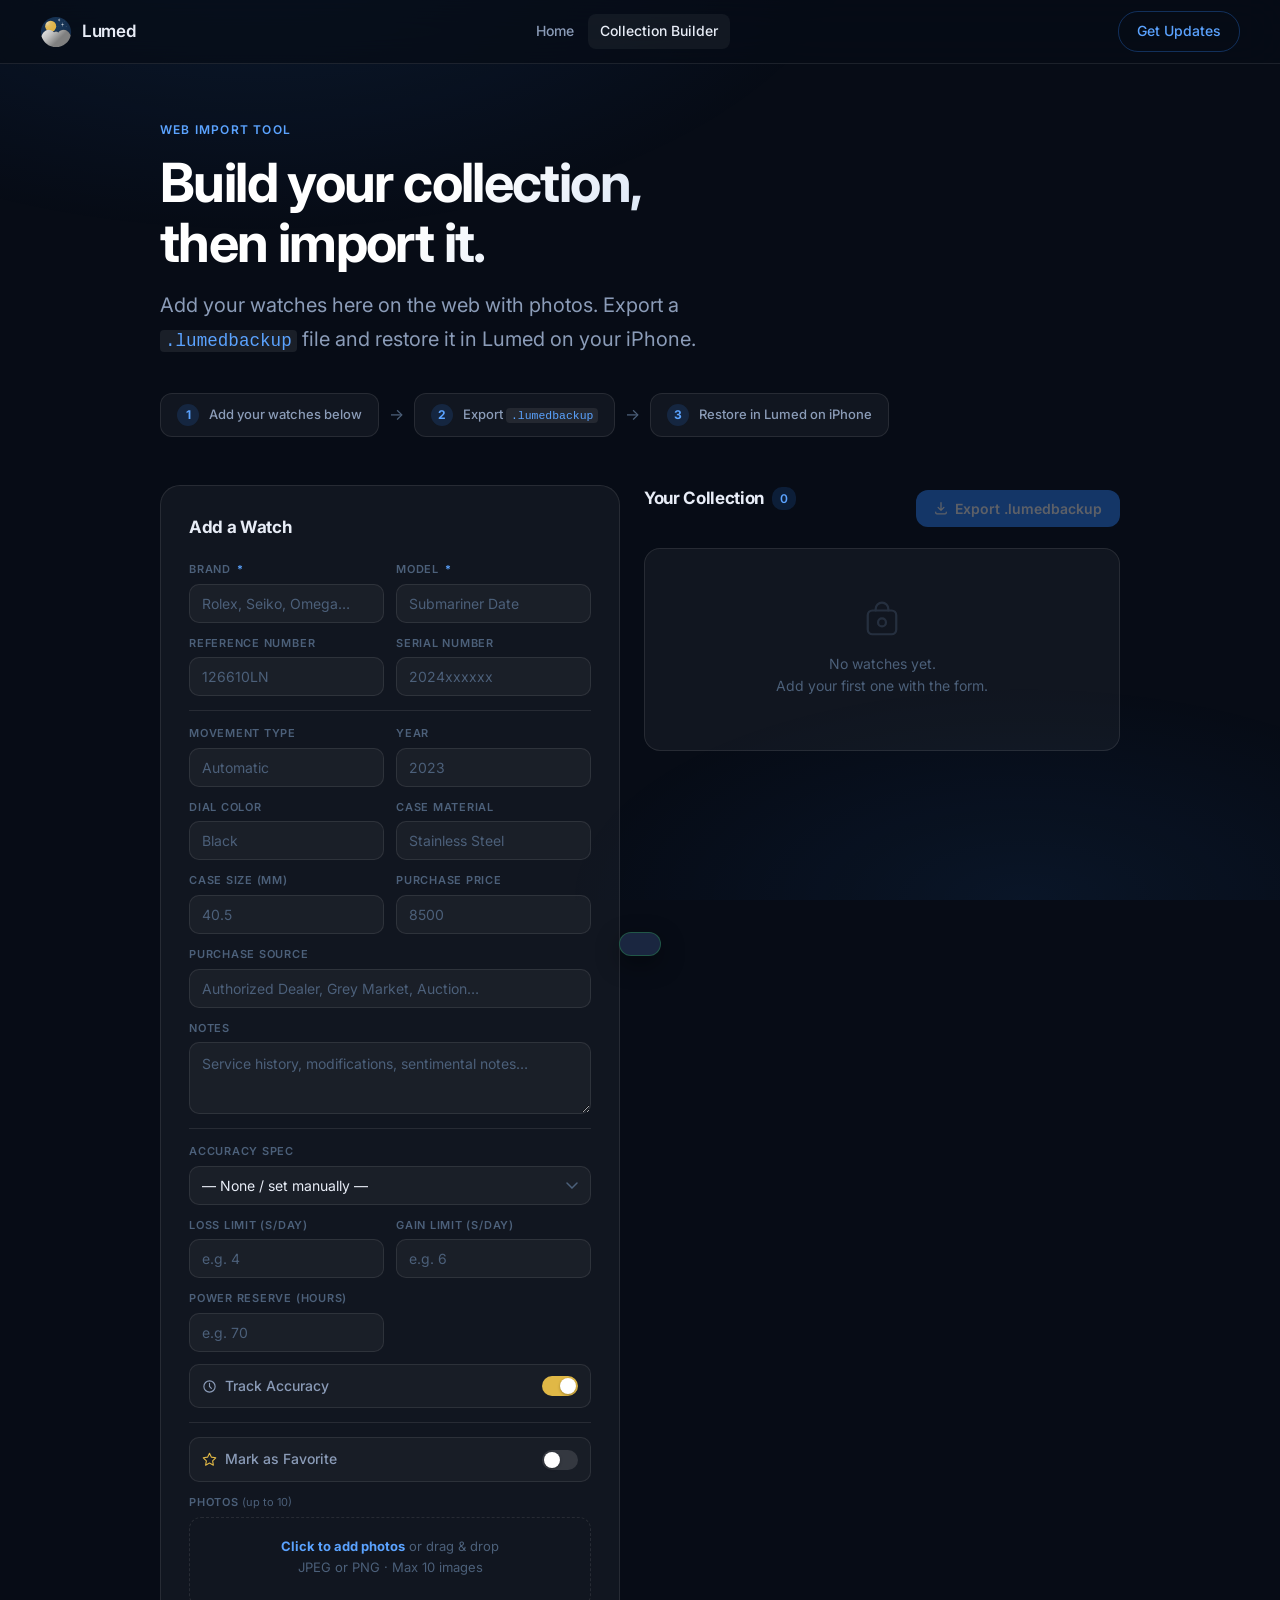
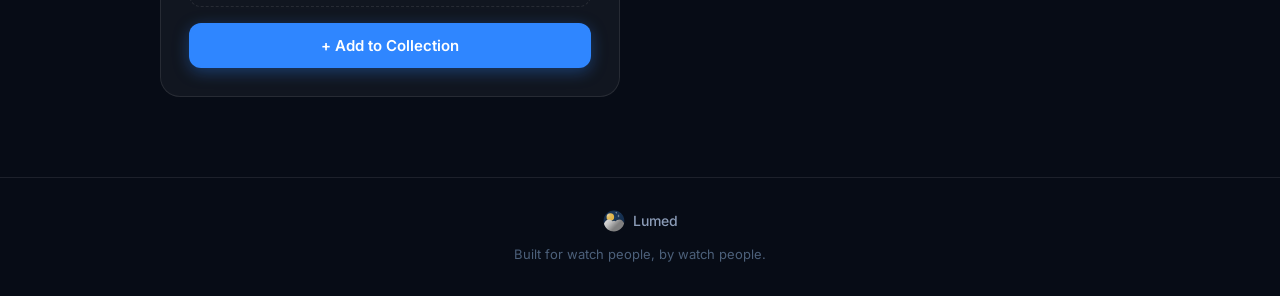
==== commit b5640501: "Update collection-builder.html" ====
--- a/collection-builder.html
+++ b/collection-builder.html
@@ -260,7 +260,7 @@
       pointer-events: none;
     }
 
-    .cb-toggle input:checked + .cb-toggle-track {
+    .cb-toggle input:checked+.cb-toggle-track {
       background: var(--moon);
     }
 
@@ -277,7 +277,7 @@
       pointer-events: none;
     }
 
-    .cb-toggle input:checked ~ .cb-toggle-thumb {
+    .cb-toggle input:checked~.cb-toggle-thumb {
       transform: translateX(16px);
     }
 
@@ -590,14 +590,31 @@
 
     /* ── ANIMATIONS ──────────────────────────────────────── */
     @keyframes shake {
-      0%, 100% { transform: translateX(0); }
-      25%       { transform: translateX(-6px); }
-      75%       { transform: translateX(6px); }
+
+      0%,
+      100% {
+        transform: translateX(0);
+      }
+
+      25% {
+        transform: translateX(-6px);
+      }
+
+      75% {
+        transform: translateX(6px);
+      }
     }
 
     @keyframes fadeSlideIn {
-      from { opacity: 0; transform: translateY(8px); }
-      to   { opacity: 1; transform: translateY(0); }
+      from {
+        opacity: 0;
+        transform: translateY(8px);
+      }
+
+      to {
+        opacity: 1;
+        transform: translateY(0);
+      }
     }
 
     .cb-watch-card {
@@ -652,8 +669,8 @@
       <div class="container">
         <p class="section-eyebrow">Web Import Tool</p>
         <h1>Build your collection,<br />then import it.</h1>
-        <p class="hero-sub">Add your watches here on the web — photos included. Export a <code>.lumedbackup</code> file
-          and restore it in Lumed on your iPhone. Your whole collection, ready to go.</p>
+        <p class="hero-sub">Add your watches here on the web with photos. Export a <code>.lumedbackup</code> file
+          and restore it in Lumed on your iPhone.</p>
         <div class="cb-steps">
           <div class="cb-step">
             <div class="cb-step-num">1</div>
@@ -707,8 +724,7 @@
 
               <div class="cb-field">
                 <label class="cb-label" for="fMovement">Movement Type</label>
-                <input class="cb-input" id="fMovement" placeholder="Automatic" list="movementList"
-                  autocomplete="off" />
+                <input class="cb-input" id="fMovement" placeholder="Automatic" list="movementList" autocomplete="off" />
                 <datalist id="movementList">
                   <option value="Automatic">
                   <option value="Manual Wind">
@@ -747,8 +763,7 @@
 
               <div class="cb-field">
                 <label class="cb-label" for="fCase">Case Material</label>
-                <input class="cb-input" id="fCase" placeholder="Stainless Steel" list="caseList"
-                  autocomplete="off" />
+                <input class="cb-input" id="fCase" placeholder="Stainless Steel" list="caseList" autocomplete="off" />
                 <datalist id="caseList">
                   <option value="Stainless Steel">
                   <option value="Yellow Gold">
@@ -853,8 +868,8 @@
               <label class="cb-favorite-row">
                 <span class="cb-favorite-label">
                   <svg width="15" height="15" viewBox="0 0 24 24" fill="none" xmlns="http://www.w3.org/2000/svg">
-                    <circle cx="12" cy="12" r="9" stroke="currentColor" stroke-width="1.8"/>
-                    <path d="M12 7v5l3 3" stroke="currentColor" stroke-width="1.8" stroke-linecap="round"/>
+                    <circle cx="12" cy="12" r="9" stroke="currentColor" stroke-width="1.8" />
+                    <path d="M12 7v5l3 3" stroke="currentColor" stroke-width="1.8" stroke-linecap="round" />
                   </svg>
                   Track Accuracy
                 </span>
@@ -1059,15 +1074,15 @@
 
     // ── PRESET DATA & HANDLER ─────────────────────────────────
     const PRESETS = {
-      'cosc':              { loss: 4,  gain: 6,  locked: true,  power: null },
-      'metas':             { loss: 0,  gain: 5,  locked: true,  power: null },
-      'rolex-superlative': { loss: 2,  gain: 2,  locked: true,  power: 70   },
-      'sellita-sw200':     { loss: 12, gain: 30, locked: false, power: 38   },
-      'eta-2892':          { loss: 7,  gain: 13, locked: false, power: 42   },
-      'miyota-9015':       { loss: 10, gain: 30, locked: false, power: 42   },
-      'miyota-8215':       { loss: 20, gain: 40, locked: false, power: 42   },
-      'seiko-4r36':        { loss: 15, gain: 25, locked: false, power: 41   },
-      'seiko-6r35':        { loss: 10, gain: 15, locked: false, power: 72   },
+      'cosc': { loss: 4, gain: 6, locked: true, power: null },
+      'metas': { loss: 0, gain: 5, locked: true, power: null },
+      'rolex-superlative': { loss: 2, gain: 2, locked: true, power: 70 },
+      'sellita-sw200': { loss: 12, gain: 30, locked: false, power: 38 },
+      'eta-2892': { loss: 7, gain: 13, locked: false, power: 42 },
+      'miyota-9015': { loss: 10, gain: 30, locked: false, power: 42 },
+      'miyota-8215': { loss: 20, gain: 40, locked: false, power: 42 },
+      'seiko-4r36': { loss: 15, gain: 25, locked: false, power: 41 },
+      'seiko-6r35': { loss: 10, gain: 15, locked: false, power: 72 },
     };
 
     document.getElementById('fSpecPreset').addEventListener('change', e => {
@@ -1269,4 +1284,4 @@
 
 </body>
 
-</html>
+</html>
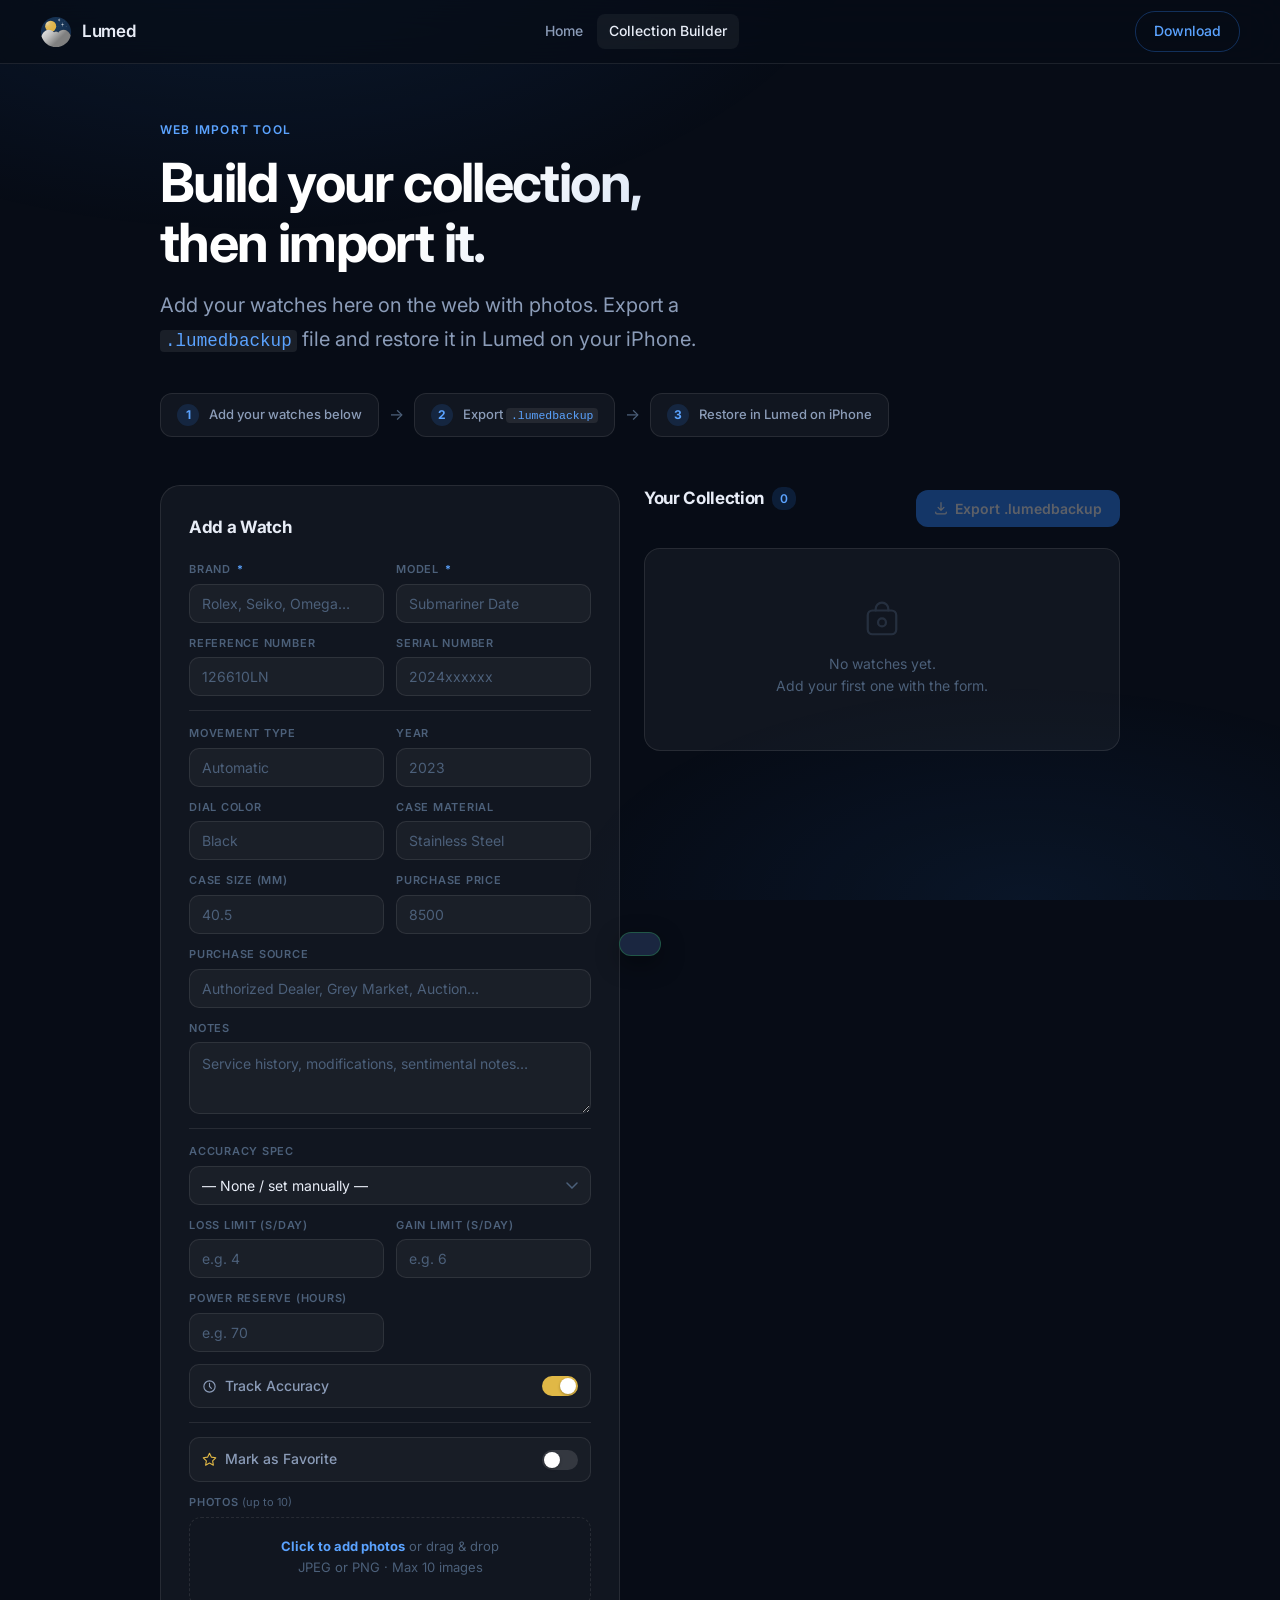
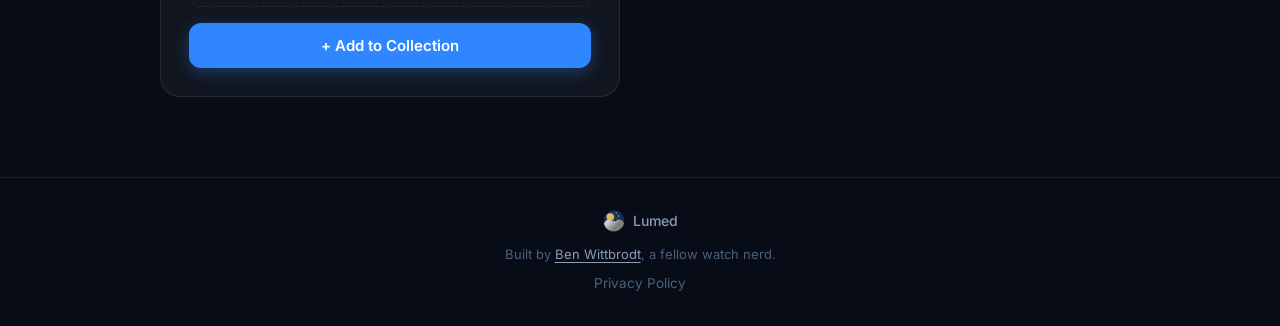
==== commit f012d36c: "add to live on app store" ====
--- a/collection-builder.html
+++ b/collection-builder.html
@@ -659,7 +659,7 @@
       <a class="nav-link" href="index.html">Home</a>
       <a class="nav-link nav-link-active" href="collection-builder.html">Collection Builder</a>
     </div>
-    <a class="nav-cta" href="index.html#beta">Get Updates</a>
+    <a class="nav-cta" href="https://apps.apple.com/app/lumed/id6760083365" target="_blank">Download</a>
   </nav>
 
   <main>
@@ -957,11 +957,15 @@
   </main>
 
   <footer>
-    <a class="footer-logo" href="index.html">
+    <a class="footer-logo" href="#">
       <div class="footer-logo-icon"><img src="lumed_icon_2.svg" alt="Lumed icon" /></div>
       Lumed
     </a>
-    <p>Built for watch people, by watch people.</p>
+    <p>Built by <a href="https://benwittbrodt.com" target="_blank"
+        style="color:var(--text-2);text-decoration:underline;text-underline-offset:3px;">Ben Wittbrodt</a>, a fellow
+      watch nerd.</p>
+    <p style="margin-top:8px;font-size:0.85rem;"><a href="privacy.html"
+        style="color:var(--text-3);text-decoration:none;">Privacy Policy</a></p>
   </footer>
 
   <div class="cb-toast" id="toast"></div>
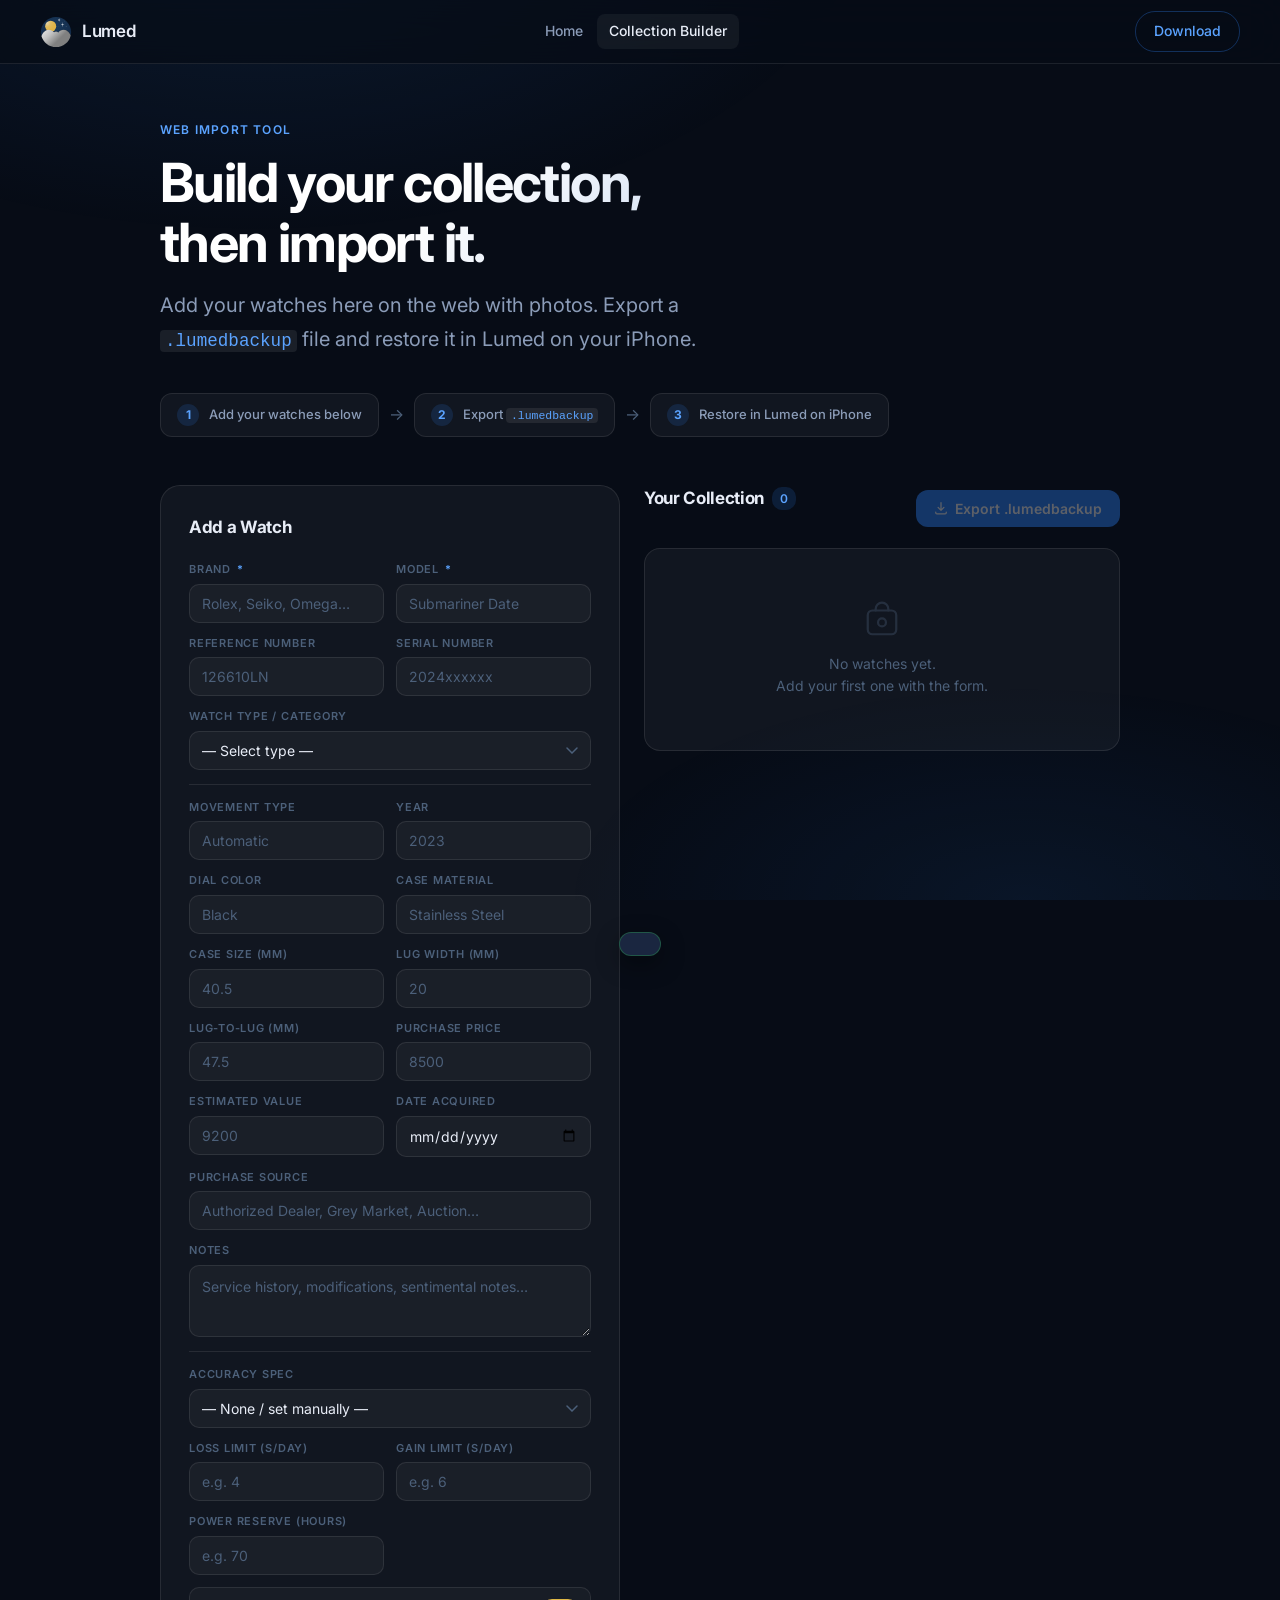
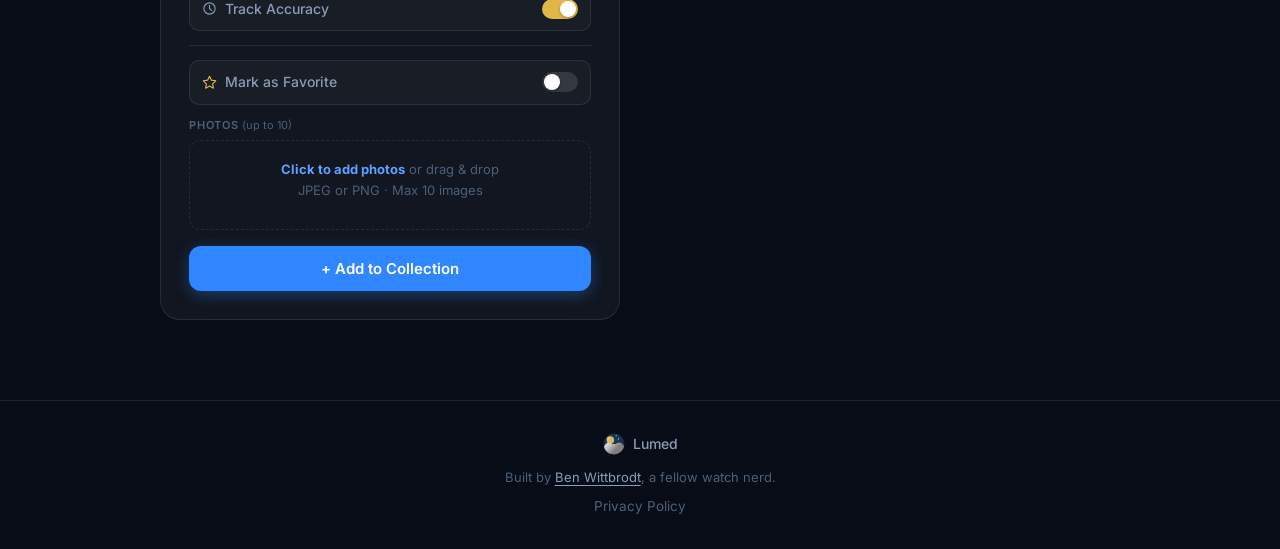
==== commit 6991d3cb: "Update collection-builder.html" ====
--- a/collection-builder.html
+++ b/collection-builder.html
@@ -720,6 +720,21 @@
                 <input class="cb-input" id="fSerial" placeholder="2024xxxxxx" autocomplete="off" />
               </div>
 
+              <div class="cb-field cb-form-full">
+                <label class="cb-label" for="fCategory">Watch Type / Category</label>
+                <select class="cb-input cb-select" id="fCategory">
+                  <option value="">— Select type —</option>
+                  <option value="Diver">Diver</option>
+                  <option value="GMT">GMT</option>
+                  <option value="Chronograph">Chronograph</option>
+                  <option value="Dress">Dress</option>
+                  <option value="Field">Field</option>
+                  <option value="Pilot">Pilot</option>
+                  <option value="Integrated Bracelet">Integrated Bracelet</option>
+                  <option value="Calendar">Calendar</option>
+                </select>
+              </div>
+
               <div class="cb-form-divider"></div>
 
               <div class="cb-field">
@@ -727,7 +742,7 @@
                 <input class="cb-input" id="fMovement" placeholder="Automatic" list="movementList" autocomplete="off" />
                 <datalist id="movementList">
                   <option value="Automatic">
-                  <option value="Manual Wind">
+                  <option value="Hand Wound">
                   <option value="Quartz">
                   <option value="Solar">
                   <option value="Kinetic">
@@ -785,9 +800,32 @@
               </div>
 
               <div class="cb-field">
+                <label class="cb-label" for="fLugWidth">Lug Width (mm)</label>
+                <input class="cb-input" id="fLugWidth" type="number" placeholder="20" step="0.5" min="1" max="50"
+                  autocomplete="off" />
+              </div>
+
+              <div class="cb-field">
+                <label class="cb-label" for="fLugToLug">Lug-to-Lug (mm)</label>
+                <input class="cb-input" id="fLugToLug" type="number" placeholder="47.5" step="0.5" min="1" max="100"
+                  autocomplete="off" />
+              </div>
+
+              <div class="cb-field">
                 <label class="cb-label" for="fPrice">Purchase Price</label>
                 <input class="cb-input" id="fPrice" type="number" placeholder="8500" min="0" step="1"
                   autocomplete="off" />
+              </div>
+
+              <div class="cb-field">
+                <label class="cb-label" for="fEstimatedValue">Estimated Value</label>
+                <input class="cb-input" id="fEstimatedValue" type="number" placeholder="9200" min="0" step="1"
+                  autocomplete="off" />
+              </div>
+
+              <div class="cb-field">
+                <label class="cb-label" for="fDateAcquired">Date Acquired</label>
+                <input class="cb-input" id="fDateAcquired" type="date" autocomplete="off" />
               </div>
 
               <div class="cb-field cb-form-full">
@@ -1133,14 +1171,19 @@
         model,
         referenceNumber: str('fRef'),
         serialNumber: str('fSerial'),
+        category: str('fCategory'),
         caseSizeMM: num(str('fSize')),
+        lugWidthMM: num(str('fLugWidth')),
+        lugToLugMM: num(str('fLugToLug')),
         movementType: str('fMovement'),
         year: int(str('fYear')),
         dialColor: str('fDial'),
         caseMaterial: str('fCase'),
         notes: str('fNotes'),
         dateAdded: new Date().toISOString(),
+        dateAcquired: str('fDateAcquired') || null,
         purchasePrice: num(str('fPrice')),
+        estimatedValue: num(str('fEstimatedValue')),
         purchaseSource: str('fSource'),
         isActive: true,
         isFavorite: document.getElementById('fFavorite').checked,
@@ -1160,8 +1203,10 @@
 
     function resetForm() {
       ['fBrand', 'fModel', 'fRef', 'fSerial', 'fMovement', 'fDial', 'fCase', 'fSource', 'fNotes',
-        'fSize', 'fYear', 'fPrice', 'fLossLimit', 'fGainLimit', 'fPowerReserve'].forEach(id => document.getElementById(id).value = '');
+        'fSize', 'fLugWidth', 'fLugToLug', 'fYear', 'fPrice', 'fEstimatedValue', 'fDateAcquired',
+        'fLossLimit', 'fGainLimit', 'fPowerReserve'].forEach(id => document.getElementById(id).value = '');
       document.getElementById('fSpecPreset').value = '';
+      document.getElementById('fCategory').value = '';
       document.getElementById('fLossLimit').disabled = false;
       document.getElementById('fGainLimit').disabled = false;
       document.getElementById('fFavorite').checked = false;
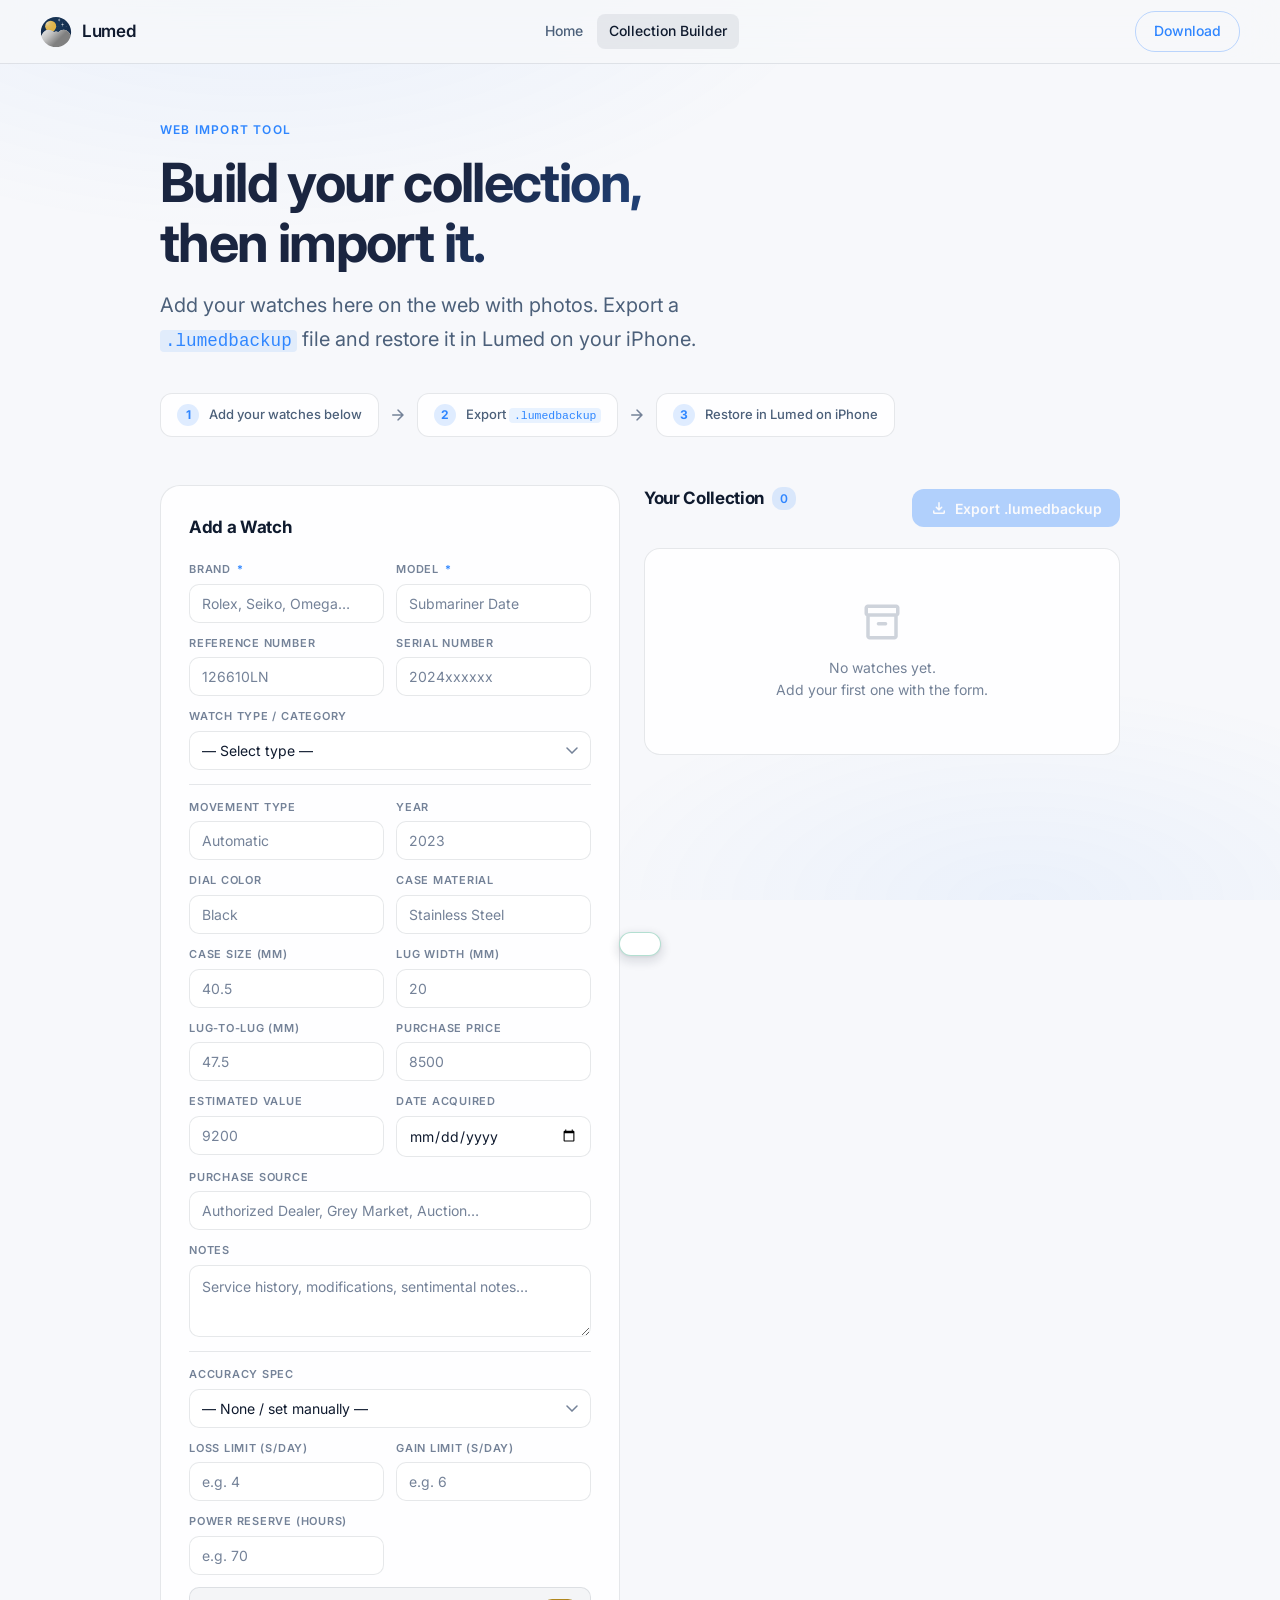
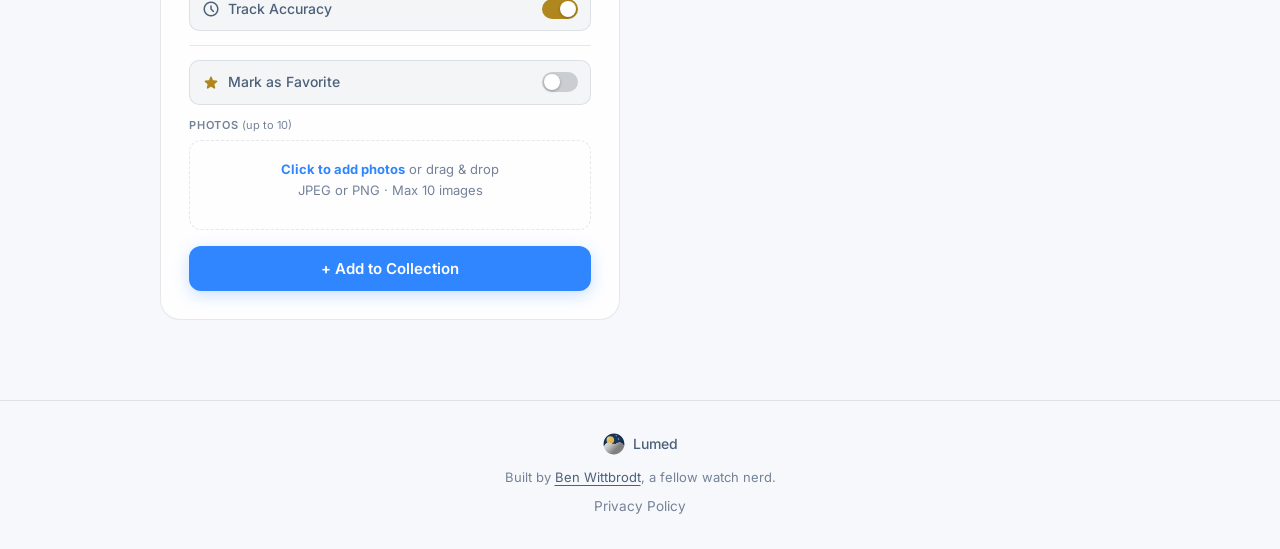
==== commit 60b4449f: "update landing styles" ====
--- a/collection-builder.html
+++ b/collection-builder.html
@@ -11,6 +11,9 @@
   <link rel="preconnect" href="https://fonts.googleapis.com" />
   <link rel="preconnect" href="https://fonts.gstatic.com" crossorigin />
   <link href="https://fonts.googleapis.com/css2?family=Inter:wght@300;400;500;600;700&display=swap" rel="stylesheet" />
+  <link
+    href="https://fonts.googleapis.com/css2?family=Material+Symbols+Rounded:opsz,wght,FILL,GRAD@20..48,400,0..1,-25..200"
+    rel="stylesheet" />
   <link rel="stylesheet" href="style.css" />
   <style>
     /* ── PAGE HERO ───────────────────────────────────────── */
@@ -25,7 +28,7 @@
       letter-spacing: -0.03em;
       line-height: 1.1;
       margin-bottom: 16px;
-      background: linear-gradient(135deg, #FFFFFF 30%, #8BAEE0 100%);
+      background: linear-gradient(135deg, var(--hero-gradient-from) 30%, var(--hero-gradient-to) 100%);
       -webkit-background-clip: text;
       -webkit-text-fill-color: transparent;
       background-clip: text;
@@ -78,6 +81,12 @@
     .cb-step-arrow {
       color: var(--text-3);
       font-size: 16px;
+      display: inline-flex;
+      align-items: center;
+    }
+
+    .cb-step-arrow .material-symbols-rounded {
+      font-size: 18px;
     }
 
     /* ── BUILDER LAYOUT ──────────────────────────────────── */
@@ -157,10 +166,10 @@
       padding: 10px 12px;
       border-radius: 10px;
       border: 1px solid var(--card-border);
-      background: rgba(255, 255, 255, 0.04);
+      background: #FFFFFF;
       color: var(--text);
       outline: none;
-      transition: border-color 0.2s, background 0.2s;
+      transition: border-color 0.2s, background 0.2s, box-shadow 0.2s;
       width: 100%;
       -webkit-appearance: none;
       appearance: none;
@@ -174,17 +183,18 @@
     .cb-input:focus,
     .cb-textarea:focus {
       border-color: rgba(47, 134, 255, 0.5);
-      background: rgba(255, 255, 255, 0.07);
+      background: #FFFFFF;
+      box-shadow: 0 0 0 3px rgba(47, 134, 255, 0.12);
     }
 
     .cb-input.error {
-      border-color: rgba(255, 69, 58, 0.6);
+      border-color: rgba(220, 38, 38, 0.6);
       animation: shake 0.3s ease;
     }
 
     .cb-select {
       cursor: pointer;
-      background-image: url("data:image/svg+xml,%3Csvg xmlns='http://www.w3.org/2000/svg' width='12' height='7' viewBox='0 0 12 7'%3E%3Cpath d='M1 1l5 5 5-5' stroke='%234C607A' stroke-width='1.5' fill='none' stroke-linecap='round'/%3E%3C/svg%3E");
+      background-image: url("data:image/svg+xml,%3Csvg xmlns='http://www.w3.org/2000/svg' width='12' height='7' viewBox='0 0 12 7'%3E%3Cpath d='M1 1l5 5 5-5' stroke='%23748298' stroke-width='1.5' fill='none' stroke-linecap='round'/%3E%3C/svg%3E");
       background-repeat: no-repeat;
       background-position: right 12px center;
       padding-right: 32px;
@@ -192,7 +202,7 @@
 
     .cb-select option,
     .cb-select optgroup {
-      background: #0D1525;
+      background: #FFFFFF;
       color: var(--text);
     }
 
@@ -220,7 +230,7 @@
       align-items: center;
       justify-content: space-between;
       padding: 10px 12px;
-      background: rgba(255, 255, 255, 0.03);
+      background: var(--hover);
       border-radius: 10px;
       border: 1px solid var(--card-border);
       cursor: pointer;
@@ -255,7 +265,7 @@
       position: absolute;
       inset: 0;
       border-radius: 10px;
-      background: rgba(255, 255, 255, 0.12);
+      background: rgba(15, 30, 50, 0.18);
       transition: background 0.2s;
       pointer-events: none;
     }
@@ -339,7 +349,7 @@
       width: 17px;
       height: 17px;
       border-radius: 50%;
-      background: #FF453A;
+      background: #DC2626;
       color: white;
       font-size: 9px;
       display: flex;
@@ -437,7 +447,8 @@
       border-radius: 16px;
     }
 
-    .cb-empty svg {
+    .cb-empty svg,
+    .cb-empty .material-symbols-rounded {
       display: block;
       margin: 0 auto 14px;
       opacity: 0.35;
@@ -470,7 +481,7 @@
       border-radius: 10px;
       overflow: hidden;
       flex-shrink: 0;
-      background: rgba(255, 255, 255, 0.06);
+      background: var(--hover);
       display: flex;
       align-items: center;
       justify-content: center;
@@ -505,7 +516,7 @@
 
     .cb-watch-fav {
       color: var(--moon);
-      font-size: 12px;
+      font-size: 14px;
       flex-shrink: 0;
     }
 
@@ -529,8 +540,8 @@
       width: 30px;
       height: 30px;
       border-radius: 8px;
-      background: rgba(255, 69, 58, 0.1);
-      color: #FF453A;
+      background: rgba(220, 38, 38, 0.10);
+      color: #DC2626;
       border: none;
       cursor: pointer;
       display: flex;
@@ -540,7 +551,7 @@
     }
 
     .cb-watch-remove:hover {
-      background: rgba(255, 69, 58, 0.22);
+      background: rgba(220, 38, 38, 0.20);
     }
 
     /* ── IMPORT HINT ─────────────────────────────────────── */
@@ -570,9 +581,9 @@
       bottom: 24px;
       left: 50%;
       transform: translateX(-50%) translateY(80px);
-      background: #1A2640;
-      border: 1px solid rgba(52, 199, 89, 0.3);
-      color: #34C759;
+      background: #FFFFFF;
+      border: 1px solid rgba(5, 150, 105, 0.30);
+      color: #059669;
       font-size: 14px;
       font-weight: 500;
       padding: 11px 20px;
@@ -581,7 +592,7 @@
       transition: transform 0.3s cubic-bezier(0.34, 1.56, 0.64, 1);
       pointer-events: none;
       white-space: nowrap;
-      box-shadow: 0 8px 24px rgba(0, 0, 0, 0.4);
+      box-shadow: var(--elev-3);
     }
 
     .cb-toast.show {
@@ -676,12 +687,12 @@
             <div class="cb-step-num">1</div>
             <div class="cb-step-text">Add your watches below</div>
           </div>
-          <div class="cb-step-arrow">→</div>
+          <div class="cb-step-arrow"><span class="material-symbols-rounded">arrow_forward</span></div>
           <div class="cb-step">
             <div class="cb-step-num">2</div>
             <div class="cb-step-text">Export <code>.lumedbackup</code></div>
           </div>
-          <div class="cb-step-arrow">→</div>
+          <div class="cb-step-arrow"><span class="material-symbols-rounded">arrow_forward</span></div>
           <div class="cb-step">
             <div class="cb-step-num">3</div>
             <div class="cb-step-text">Restore in Lumed on iPhone</div>
@@ -905,10 +916,7 @@
               <!-- Track accuracy toggle -->
               <label class="cb-favorite-row">
                 <span class="cb-favorite-label">
-                  <svg width="15" height="15" viewBox="0 0 24 24" fill="none" xmlns="http://www.w3.org/2000/svg">
-                    <circle cx="12" cy="12" r="9" stroke="currentColor" stroke-width="1.8" />
-                    <path d="M12 7v5l3 3" stroke="currentColor" stroke-width="1.8" stroke-linecap="round" />
-                  </svg>
+                  <span class="material-symbols-rounded" style="font-size:18px;">schedule</span>
                   Track Accuracy
                 </span>
                 <label class="cb-toggle" onclick="event.stopPropagation()">
@@ -923,11 +931,7 @@
               <!-- Favorite toggle -->
               <label class="cb-favorite-row">
                 <span class="cb-favorite-label">
-                  <svg width="15" height="15" viewBox="0 0 24 24" fill="none" xmlns="http://www.w3.org/2000/svg">
-                    <path
-                      d="M12 2l3.09 6.26L22 9.27l-5 4.87 1.18 6.88L12 17.77l-6.18 3.25L7 14.14 2 9.27l6.91-1.01L12 2z"
-                      stroke="#E0B846" stroke-width="1.8" stroke-linejoin="round" />
-                  </svg>
+                  <span class="material-symbols-rounded filled" style="font-size:18px;color:var(--moon);">star</span>
                   Mark as Favorite
                 </span>
                 <label class="cb-toggle" onclick="event.stopPropagation()">
@@ -971,12 +975,7 @@
               <span class="cb-count" id="watchCount">0</span>
             </h2>
             <button class="cb-export-btn" id="exportBtn" disabled>
-              <svg width="14" height="14" viewBox="0 0 24 24" fill="none" xmlns="http://www.w3.org/2000/svg">
-                <path d="M12 3v13M7 11l5 5 5-5" stroke="currentColor" stroke-width="2.2" stroke-linecap="round"
-                  stroke-linejoin="round" />
-                <path d="M3 19v1a2 2 0 002 2h14a2 2 0 002-2v-1" stroke="currentColor" stroke-width="2.2"
-                  stroke-linecap="round" />
-              </svg>
+              <span class="material-symbols-rounded" style="font-size:18px;">download</span>
               Export .lumedbackup
             </button>
           </div>
@@ -1005,6 +1004,12 @@
     <p style="margin-top:8px;font-size:0.85rem;"><a href="privacy.html"
         style="color:var(--text-3);text-decoration:none;">Privacy Policy</a></p>
   </footer>
+
+  <!-- Material FAB — quick export, shown once at least one watch is added -->
+  <button class="fab" id="exportFab" type="button" style="display:none;" aria-label="Export .lumedbackup">
+    <span class="material-symbols-rounded">download</span>
+    Export
+  </button>
 
   <div class="cb-toast" id="toast"></div>
 
@@ -1076,7 +1081,7 @@
       thumbs.innerHTML = currentPhotos.map((p, i) => `
         <div class="cb-thumb">
           <img src="${p.dataUrl}" alt="Photo ${i + 1}" />
-          <button class="cb-thumb-remove" data-idx="${i}" type="button" title="Remove">✕</button>
+          <button class="cb-thumb-remove" data-idx="${i}" type="button" title="Remove"><span class="material-symbols-rounded" style="font-size:12px;">close</span></button>
         </div>`).join('');
       if (currentPhotos.length >= 10) {
         zoneText.innerHTML = '<span style="color:var(--text-3)">10 photos added — maximum reached</span>';
@@ -1234,15 +1239,13 @@
       count.textContent = watches.length;
       exportBtn.disabled = watches.length === 0;
       hint.classList.toggle('visible', watches.length > 0);
+      const fab = document.getElementById('exportFab');
+      if (fab) fab.style.display = watches.length > 0 ? 'inline-flex' : 'none';
 
       if (watches.length === 0) {
         list.innerHTML = `<div class="cb-watch-list">
           <div class="cb-empty">
-            <svg width="38" height="38" viewBox="0 0 24 24" fill="none" xmlns="http://www.w3.org/2000/svg">
-              <rect x="3" y="6" width="18" height="15" rx="3" stroke="currentColor" stroke-width="1.4"/>
-              <path d="M8 6V5a4 4 0 018 0v1" stroke="currentColor" stroke-width="1.4" stroke-linecap="round"/>
-              <circle cx="12" cy="13.5" r="2.5" stroke="currentColor" stroke-width="1.4"/>
-            </svg>
+            <span class="material-symbols-rounded" style="font-size:42px;">inventory_2</span>
             <p>No watches yet.<br/>Add your first one with the form.</p>
           </div>
         </div>`;
@@ -1252,10 +1255,7 @@
       list.innerHTML = `<div class="cb-watch-list">${watches.map(w => {
         const photo = w.photos.length > 0
           ? `<img src="data:image/jpeg;base64,${w.photos[0]}" alt="${esc(w.brand)} ${esc(w.model)}" />`
-          : `<svg width="22" height="22" viewBox="0 0 24 24" fill="none" xmlns="http://www.w3.org/2000/svg">
-               <circle cx="12" cy="12" r="4" stroke="currentColor" stroke-width="1.4"/>
-               <path d="M3 7h18M5 7v12a2 2 0 002 2h10a2 2 0 002-2V7" stroke="currentColor" stroke-width="1.4" stroke-linecap="round"/>
-             </svg>`;
+          : `<span class="material-symbols-rounded" style="font-size:24px;">watch</span>`;
         const sub = [w.referenceNumber ? `Ref. ${w.referenceNumber}` : '', w.movementType].filter(Boolean).join(' · ');
         const photoBadge = w.photos.length > 0
           ? `<div class="cb-watch-photos-badge">${w.photos.length} photo${w.photos.length !== 1 ? 's' : ''}</div>` : '';
@@ -1264,15 +1264,13 @@
           <div class="cb-watch-info">
             <div class="cb-watch-name-row">
               <div class="cb-watch-name">${esc(w.brand)} ${esc(w.model)}</div>
-              ${w.isFavorite ? '<span class="cb-watch-fav">★</span>' : ''}
+              ${w.isFavorite ? '<span class="cb-watch-fav material-symbols-rounded filled">star</span>' : ''}
             </div>
             ${sub ? `<div class="cb-watch-sub">${esc(sub)}</div>` : ''}
             ${photoBadge}
           </div>
           <button class="cb-watch-remove" data-id="${w.id}" title="Remove">
-            <svg width="11" height="11" viewBox="0 0 12 12" fill="none" xmlns="http://www.w3.org/2000/svg">
-              <path d="M1 1l10 10M11 1L1 11" stroke="currentColor" stroke-width="1.8" stroke-linecap="round"/>
-            </svg>
+            <span class="material-symbols-rounded" style="font-size:18px;">close</span>
           </button>
         </div>`;
       }).join('')}</div>`;
@@ -1301,6 +1299,11 @@
       showToast(`${watches.length} watch${watches.length !== 1 ? 'es' : ''} exported`);
     });
 
+    // FAB triggers the same export as the in-page button
+    document.getElementById('exportFab').addEventListener('click', () => {
+      document.getElementById('exportBtn').click();
+    });
+
     // ── STORAGE ───────────────────────────────────────────────
     function saveWatches() {
       // Save metadata without photos first (always fits); then try with photos
--- a/style.css
+++ b/style.css
@@ -7,19 +7,63 @@
 }
 
 :root {
-    --bg: #070C16;
-    --bg-2: #0D1525;
-    --card: rgba(255, 255, 255, 0.045);
-    --card-border: rgba(255, 255, 255, 0.09);
+    /* Light theme — matches lumed-web's light tokens */
+    --bg: #F7F8FB;
+    --bg-2: #EEF1F6;
+    --card: rgba(255, 255, 255, 0.85);
+    --card-border: rgba(15, 30, 50, 0.10);
+    --hover: rgba(15, 30, 50, 0.04);
+    --track: rgba(15, 30, 50, 0.07);
     --accent: #2F86FF;
-    --accent-glow: rgba(47, 134, 255, 0.35);
-    --accent-light: #5BA3FF;
-    --text: #E8EDF7;
-    --text-2: #8B9CB8;
-    --text-3: #4C607A;
-    --moon: #E0B846;
+    --accent-glow: rgba(47, 134, 255, 0.25);
+    --accent-light: #2F86FF;
+    --text: #0F1A2E;
+    --text-2: #4C607A;
+    --text-3: #748298;
+    --text-4: #364457;
+    --moon: #B0871E;
+    --nav-bg: rgba(247, 248, 251, 0.8);
+    --surface-elevated: #FFFFFF;
+    --hero-gradient-from: #1A2540;
+    --hero-gradient-to: #2F86FF;
     --radius: 16px;
     --radius-sm: 10px;
+
+    /* Material elevation (lighter shadows for light surface) */
+    --elev-1: 0 1px 2px rgba(15, 30, 50, 0.08), 0 1px 3px 1px rgba(15, 30, 50, 0.05);
+    --elev-2: 0 1px 2px rgba(15, 30, 50, 0.10), 0 2px 6px 2px rgba(15, 30, 50, 0.06);
+    --elev-3: 0 4px 8px 3px rgba(15, 30, 50, 0.10), 0 1px 3px rgba(15, 30, 50, 0.08);
+
+    color-scheme: light;
+}
+
+/* ── MATERIAL SYMBOLS ─────────────────────────────────── */
+.material-symbols-rounded {
+    font-family: 'Material Symbols Rounded';
+    font-weight: normal;
+    font-style: normal;
+    line-height: 1;
+    letter-spacing: normal;
+    text-transform: none;
+    display: inline-block;
+    white-space: nowrap;
+    word-wrap: normal;
+    direction: ltr;
+    -webkit-font-feature-settings: 'liga';
+    -webkit-font-smoothing: antialiased;
+    font-variation-settings:
+        'FILL' 0,
+        'wght' 400,
+        'GRAD' 0,
+        'opsz' 24;
+}
+
+.material-symbols-rounded.filled {
+    font-variation-settings:
+        'FILL' 1,
+        'wght' 400,
+        'GRAD' 0,
+        'opsz' 24;
 }
 
 html {
@@ -41,8 +85,8 @@
     position: fixed;
     inset: 0;
     background:
-        radial-gradient(ellipse 80% 60% at 20% -10%, rgba(47, 134, 255, 0.12) 0%, transparent 60%),
-        radial-gradient(ellipse 60% 40% at 80% 100%, rgba(47, 134, 255, 0.08) 0%, transparent 60%);
+        radial-gradient(ellipse 80% 60% at 20% -10%, rgba(47, 134, 255, 0.08) 0%, transparent 60%),
+        radial-gradient(ellipse 60% 40% at 80% 100%, rgba(47, 134, 255, 0.06) 0%, transparent 60%);
     pointer-events: none;
     z-index: 0;
 }
@@ -59,7 +103,7 @@
     justify-content: space-between;
     padding: 0 40px;
     height: 64px;
-    background: rgba(7, 12, 22, 0.7);
+    background: var(--nav-bg);
     backdrop-filter: blur(20px);
     -webkit-backdrop-filter: blur(20px);
     border-bottom: 1px solid var(--card-border);
@@ -185,7 +229,7 @@
     border-radius: 22px;
     margin: 0 auto 36px;
     overflow: hidden;
-    box-shadow: 0 0 0 1px rgba(255, 255, 255, 0.1), 0 24px 48px rgba(0, 0, 0, 0.5), 0 0 60px var(--accent-glow);
+    box-shadow: 0 0 0 1px rgba(15, 30, 50, 0.08), 0 24px 48px rgba(15, 30, 50, 0.18), 0 0 60px var(--accent-glow);
 }
 
 .hero-app-icon img {
@@ -200,7 +244,7 @@
     letter-spacing: -0.04em;
     line-height: 1.05;
     margin-bottom: 24px;
-    background: linear-gradient(135deg, #FFFFFF 30%, #8BAEE0 100%);
+    background: linear-gradient(135deg, var(--hero-gradient-from) 30%, var(--hero-gradient-to) 100%);
     -webkit-background-clip: text;
     -webkit-text-fill-color: transparent;
     background-clip: text;
@@ -254,15 +298,41 @@
     gap: 8px;
     font-size: 16px;
     font-weight: 500;
-    color: var(--text-2);
+    color: var(--text-4);
     padding: 14px 24px;
+    background: var(--card-border);
     border-radius: 14px;
     text-decoration: none;
     transition: color 0.2s;
 }
 
+
+/* ── APP STORE BADGE (per Apple Marketing Guidelines) ──
+   - Minimum height 40pt
+   - Clear space ≥ 1/10 badge height on all sides
+   - Do not alter, recolor, or add effects to the badge artwork
+*/
+.app-store-badge {
+    display: inline-block;
+    /* 6px ≈ 1/10 of 56px badge height — satisfies Apple's clear-space rule */
+    padding: 6px;
+    line-height: 0;
+    transition: opacity 0.2s;
+}
+
+.app-store-badge:hover {
+    opacity: 0.85;
+}
+
+.app-store-badge img {
+    height: 56px;
+    width: auto;
+    display: block;
+}
+
 .btn-secondary:hover {
-    color: var(--text);
+    color: var(--text-4);
+    background: var(--accent-glow);
 }
 
 .hero-platforms {
@@ -331,7 +401,8 @@
 
 .feature-card:hover {
     border-color: rgba(47, 134, 255, 0.3);
-    background: rgba(255, 255, 255, 0.07);
+    background: var(--surface-elevated);
+    box-shadow: var(--elev-2);
     transform: translateY(-2px);
 }
 
@@ -349,6 +420,14 @@
 .feature-icon-wrap svg {
     width: 22px;
     height: 22px;
+}
+
+.feature-icon-wrap .material-symbols-rounded {
+    font-size: 24px;
+}
+
+.feature-icon-wrap img {
+    display: block;
 }
 
 .feature-card h3 {
@@ -401,7 +480,7 @@
 }
 
 .highlight-card {
-    background: linear-gradient(135deg, rgba(47, 134, 255, 0.08) 0%, rgba(13, 29, 71, 0.4) 100%);
+    background: linear-gradient(135deg, rgba(47, 134, 255, 0.08) 0%, rgba(47, 134, 255, 0.02) 100%);
     border: 1px solid rgba(47, 134, 255, 0.2);
     border-radius: 24px;
     padding: 56px 48px;
@@ -449,10 +528,10 @@
     width: 160px;
     height: 160px;
     border-radius: 50%;
-    border: 2px solid rgba(47, 134, 255, 0.4);
-    background: rgba(7, 12, 22, 0.8);
+    border: 2px solid rgba(47, 134, 255, 0.35);
+    background: #FFFFFF;
     position: relative;
-    box-shadow: 0 0 40px rgba(47, 134, 255, 0.2), inset 0 0 30px rgba(0, 0, 0, 0.5);
+    box-shadow: 0 0 40px rgba(47, 134, 255, 0.15), inset 0 0 30px rgba(15, 30, 50, 0.06);
 }
 
 .clock-face::before {
@@ -460,14 +539,14 @@
     position: absolute;
     inset: 8px;
     border-radius: 50%;
-    border: 1px solid rgba(255, 255, 255, 0.06);
+    border: 1px solid rgba(15, 30, 50, 0.06);
 }
 
 .clock-marker {
     position: absolute;
     width: 2px;
     height: 10px;
-    background: rgba(255, 255, 255, 0.3);
+    background: rgba(15, 30, 50, 0.3);
     left: 50%;
     top: 10px;
     transform-origin: 50% 70px;
@@ -477,7 +556,7 @@
 .clock-marker.major {
     height: 14px;
     width: 2.5px;
-    background: rgba(255, 255, 255, 0.6);
+    background: rgba(15, 30, 50, 0.6);
     top: 8px;
 }
 
@@ -559,13 +638,13 @@
 
 .drift-card {
     width: 100%;
-    background: rgba(15, 22, 40, 0.85);
-    border: 1px solid rgba(255, 255, 255, 0.1);
+    background: var(--surface-elevated);
+    border: 1px solid var(--card-border);
     border-radius: 20px;
     padding: 24px 20px 18px;
     backdrop-filter: blur(16px);
     -webkit-backdrop-filter: blur(16px);
-    box-shadow: 0 8px 32px rgba(0, 0, 0, 0.4), 0 0 0 1px rgba(255, 255, 255, 0.04) inset;
+    box-shadow: var(--elev-3);
     display: flex;
     flex-direction: column;
     align-items: center;
@@ -581,9 +660,9 @@
 .drift-value {
     font-family: 'Inter', monospace;
     font-size: 44px;
-    font-weight: 200;
+    font-weight: 300;
     letter-spacing: -0.03em;
-    color: #34C759;
+    color: #059669;
     line-height: 1;
 }
 
@@ -591,8 +670,8 @@
     font-family: 'Inter', monospace;
     font-size: 16px;
     font-weight: 400;
-    color: #34C759;
-    opacity: 0.7;
+    color: #059669;
+    opacity: 0.8;
 }
 
 .drift-label {
@@ -604,7 +683,7 @@
 .drift-divider {
     width: 100%;
     height: 1px;
-    background: rgba(255, 255, 255, 0.08);
+    background: var(--card-border);
     margin: 4px 0;
 }
 
@@ -618,7 +697,7 @@
     position: relative;
     width: 100%;
     height: 8px;
-    background: rgba(255, 255, 255, 0.08);
+    background: rgba(15, 30, 50, 0.08);
     border-radius: 4px;
     overflow: visible;
 }
@@ -639,7 +718,7 @@
     top: -2px;
     width: 1.5px;
     height: 12px;
-    background: rgba(255, 255, 255, 0.2);
+    background: rgba(15, 30, 50, 0.25);
     transform: translateX(-50%);
 }
 
@@ -648,7 +727,7 @@
     top: -3px;
     width: 1.5px;
     height: 14px;
-    background: rgba(255, 255, 255, 0.3);
+    background: rgba(15, 30, 50, 0.35);
 }
 
 .drift-gauge-limit-loss {
@@ -667,11 +746,11 @@
     width: 14px;
     height: 14px;
     border-radius: 50%;
-    background: #34C759;
+    background: #059669;
     top: 50%;
     left: 60%;
     transform: translate(-50%, -50%);
-    box-shadow: 0 1px 4px rgba(52, 199, 89, 0.45);
+    box-shadow: 0 1px 4px rgba(5, 150, 105, 0.4);
 }
 
 .drift-gauge-labels {
@@ -700,11 +779,11 @@
 }
 
 .drift-spec-badge.in-spec {
-    color: #34c759;
+    color: #059669;
 }
 
 .drift-spec-badge.out-spec {
-    color: #FF453A;
+    color: #DC2626;
 }
 
 .drift-spec-name {
@@ -814,7 +893,7 @@
     padding: 14px 18px;
     border-radius: 14px;
     border: 1px solid var(--card-border);
-    background: rgba(255, 255, 255, 0.06);
+    background: var(--surface-elevated);
     color: var(--text);
     outline: none;
     transition: border-color 0.2s, background 0.2s;
@@ -826,7 +905,8 @@
 
 .email-form input[type="email"]:focus {
     border-color: rgba(47, 134, 255, 0.5);
-    background: rgba(255, 255, 255, 0.09);
+    background: var(--surface-elevated);
+    box-shadow: 0 0 0 3px rgba(47, 134, 255, 0.12);
 }
 
 .email-form button {
@@ -862,14 +942,14 @@
 
 .email-form-success {
     font-size: 15px;
-    color: #34C759;
+    color: #059669;
     font-weight: 500;
 }
 
 .email-form-error {
     margin-top: 10px;
     font-size: 13px;
-    color: #FF453A;
+    color: #DC2626;
 }
 
 @media (max-width: 700px) {
@@ -933,27 +1013,117 @@
 
 .nav-link:hover {
     color: var(--text);
-    background: rgba(255, 255, 255, 0.05);
+    background: var(--hover);
 }
 
 .nav-link-active {
     color: var(--text);
-    background: rgba(255, 255, 255, 0.05);
+    background: var(--track);
 }
 
 code {
     font-family: 'SF Mono', 'Monaco', ui-monospace, monospace;
-    background: rgba(255, 255, 255, 0.08);
+    background: rgba(47, 134, 255, 0.10);
     padding: 1px 5px;
     border-radius: 4px;
     font-size: 0.88em;
-    color: var(--accent-light);
+    color: var(--accent);
 }
 
 @media (max-width: 600px) {
     .nav-links {
         display: none;
     }
+}
+
+/* ── MATERIAL FAB ─────────────────────────────────────── */
+.fab {
+    position: fixed;
+    right: 24px;
+    bottom: 24px;
+    z-index: 90;
+    display: inline-flex;
+    align-items: center;
+    gap: 10px;
+    height: 56px;
+    padding: 0 22px 0 18px;
+    border-radius: 18px;
+    background: var(--accent);
+    color: #fff;
+    font-family: inherit;
+    font-size: 15px;
+    font-weight: 600;
+    letter-spacing: -0.005em;
+    text-decoration: none;
+    border: none;
+    cursor: pointer;
+    box-shadow: var(--elev-3), 0 0 0 1px rgba(255, 255, 255, 0.06) inset,
+        0 8px 28px var(--accent-glow);
+    transition: background 0.2s, transform 0.15s, box-shadow 0.2s;
+}
+
+.fab:hover {
+    background: #4A99FF;
+    transform: translateY(-1px);
+    box-shadow: var(--elev-3), 0 0 0 1px rgba(255, 255, 255, 0.08) inset,
+        0 12px 36px var(--accent-glow);
+}
+
+.fab:active {
+    transform: translateY(0);
+}
+
+.fab .material-symbols-rounded {
+    font-size: 22px;
+}
+
+/* Compact (round, icon-only) variant */
+.fab-compact {
+    width: 56px;
+    padding: 0;
+    justify-content: center;
+    border-radius: 50%;
+}
+
+/* Surface (non-accent) variant — for secondary actions */
+.fab-surface {
+    background: var(--card);
+    color: var(--text);
+    border: 1px solid var(--card-border);
+    box-shadow: var(--elev-2);
+}
+
+.fab-surface:hover {
+    background: rgba(255, 255, 255, 0.08);
+    box-shadow: var(--elev-3);
+}
+
+@media (max-width: 600px) {
+    .fab {
+        right: 16px;
+        bottom: 16px;
+        height: 52px;
+        padding: 0 18px 0 16px;
+        font-size: 14px;
+    }
+
+    .fab-compact {
+        width: 52px;
+        padding: 0;
+    }
+}
+
+/* ── MATERIAL ELEVATION HELPERS ───────────────────────── */
+.elevation-1 {
+    box-shadow: var(--elev-1);
+}
+
+.elevation-2 {
+    box-shadow: var(--elev-2);
+}
+
+.elevation-3 {
+    box-shadow: var(--elev-3);
 }
 
 /* ── RESPONSIVE ───────────────────────────────────────── */
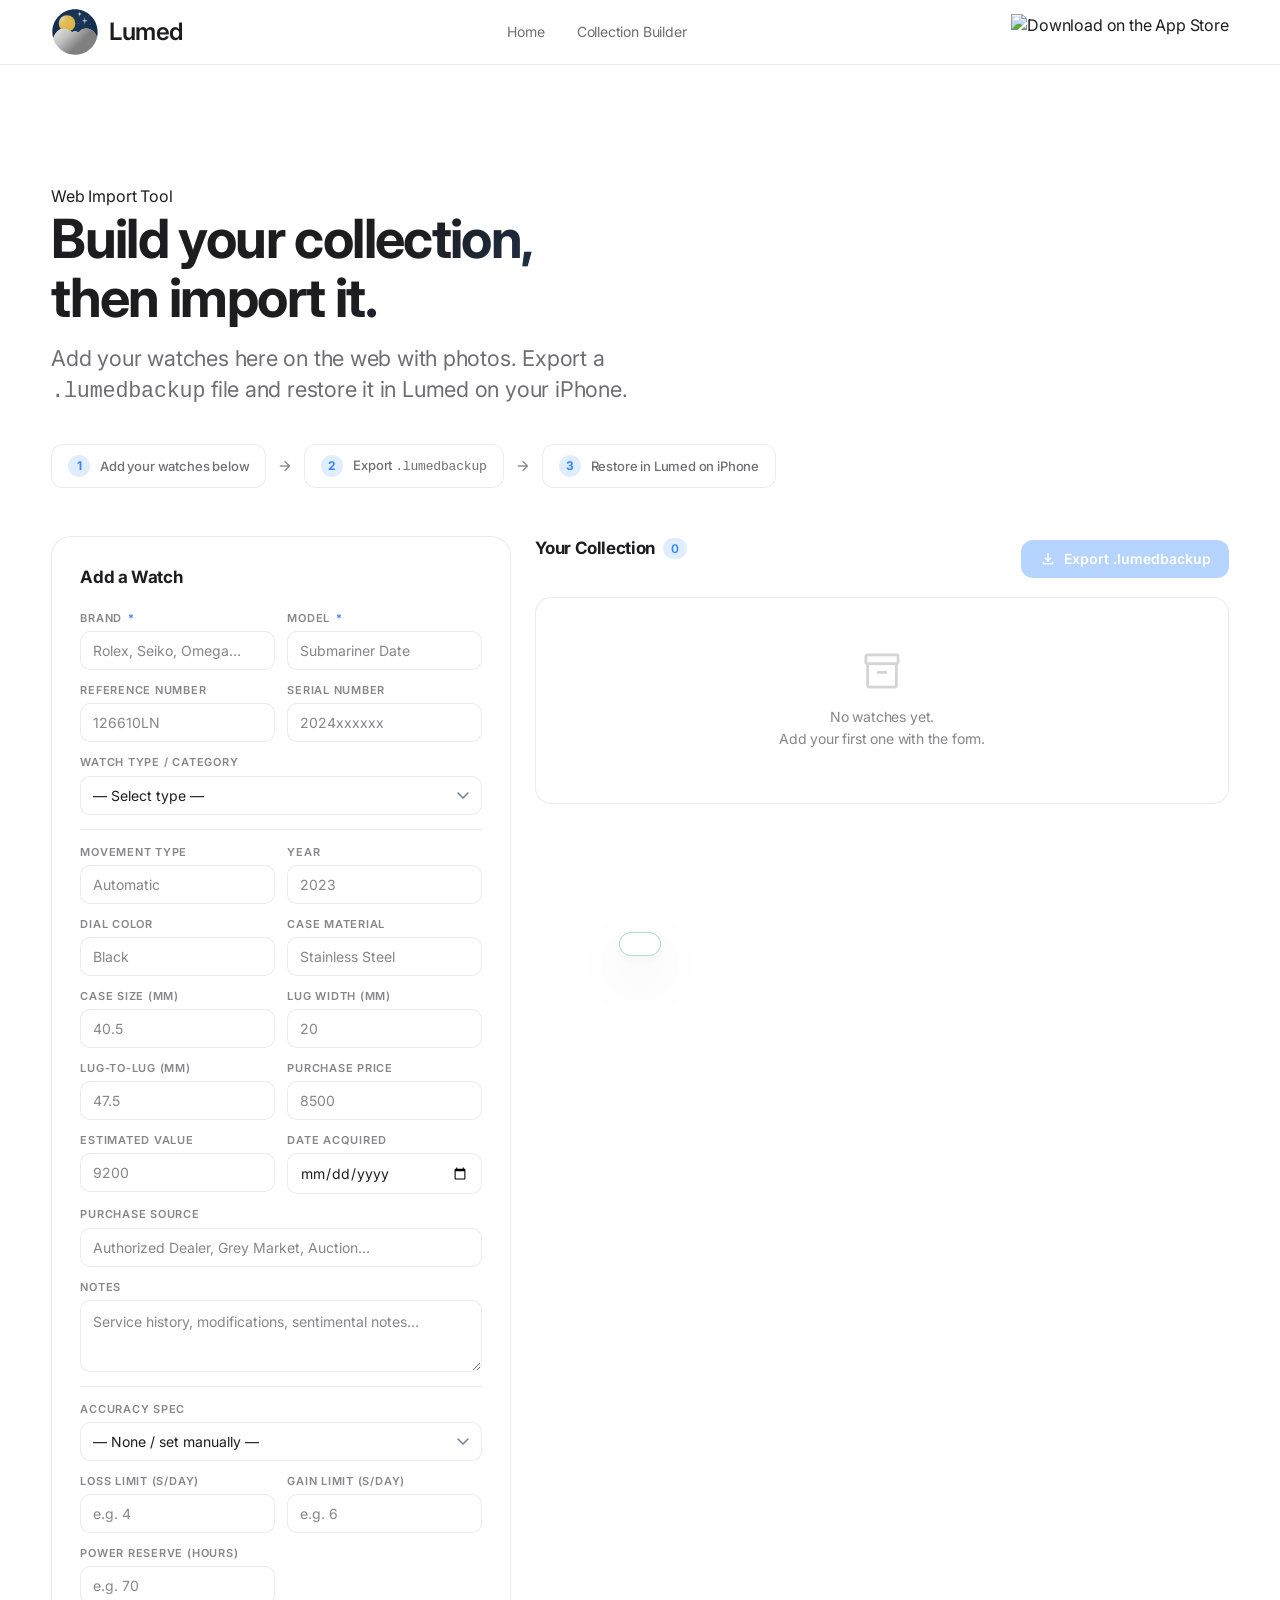
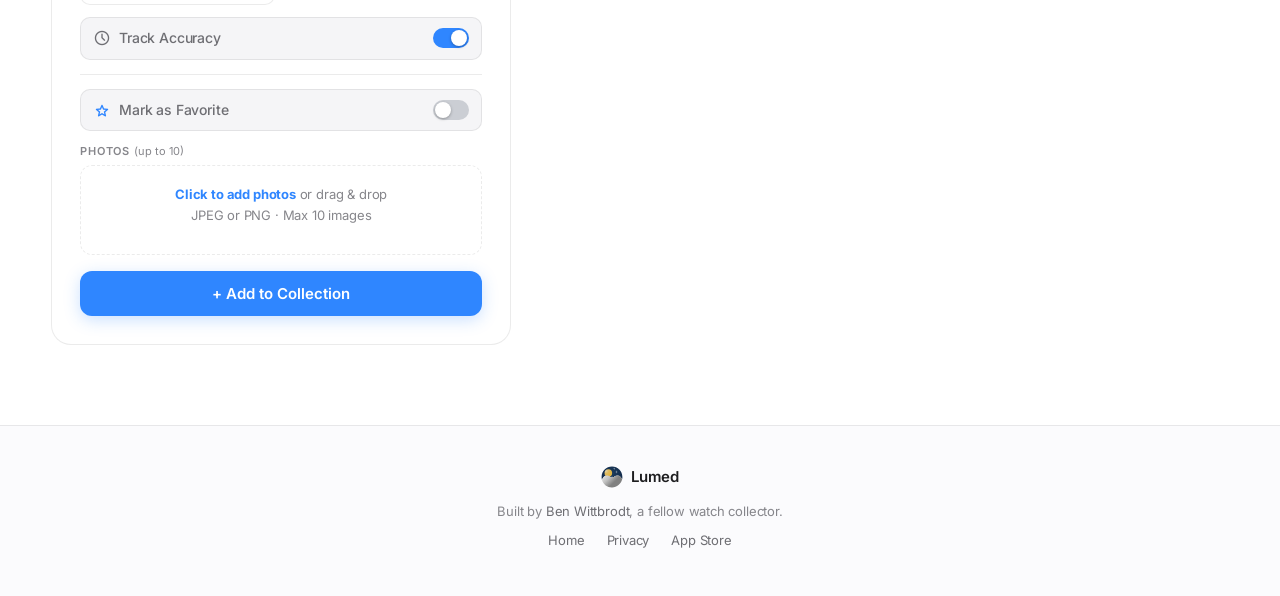
==== commit caede7d7: "update landing page" ====
--- a/collection-builder.html
+++ b/collection-builder.html
@@ -662,15 +662,21 @@
 
   <!-- NAV -->
   <nav>
-    <a class="nav-logo" href="index.html">
-      <div class="nav-logo-icon"><img src="lumed_icon_2.svg" alt="Lumed icon" /></div>
-      <span class="nav-logo-wordmark">Lumed</span>
-    </a>
-    <div class="nav-links">
-      <a class="nav-link" href="index.html">Home</a>
-      <a class="nav-link nav-link-active" href="collection-builder.html">Collection Builder</a>
+    <div class="container nav-inner">
+      <a class="logo" href="index.html">
+        <img src="lumed_icon_2.svg" alt="" />
+        <span>Lumed</span>
+      </a>
+      <div class="nav-links">
+        <a href="index.html">Home</a>
+        <a href="collection-builder.html">Collection Builder</a>
+      </div>
+      <a class="nav-cta" href="https://apps.apple.com/app/lumed/id6760083365" target="_blank"
+        aria-label="Download Lumed on the App Store">
+        <img src="https://tools.applemediaservices.com/api/badges/download-on-the-app-store/black/en-us?size=250x83"
+          alt="Download on the App Store" />
+      </a>
     </div>
-    <a class="nav-cta" href="https://apps.apple.com/app/lumed/id6760083365" target="_blank">Download</a>
   </nav>
 
   <main>
@@ -994,15 +1000,18 @@
   </main>
 
   <footer>
-    <a class="footer-logo" href="#">
-      <div class="footer-logo-icon"><img src="lumed_icon_2.svg" alt="Lumed icon" /></div>
-      Lumed
-    </a>
-    <p>Built by <a href="https://benwittbrodt.com" target="_blank"
-        style="color:var(--text-2);text-decoration:underline;text-underline-offset:3px;">Ben Wittbrodt</a>, a fellow
-      watch nerd.</p>
-    <p style="margin-top:8px;font-size:0.85rem;"><a href="privacy.html"
-        style="color:var(--text-3);text-decoration:none;">Privacy Policy</a></p>
+    <div class="container">
+      <a class="footer-logo" href="index.html">
+        <img src="lumed_icon_2.svg" alt="" />
+        <span>Lumed</span>
+      </a>
+      <p>Built by <a href="https://benwittbrodt.com" target="_blank">Ben Wittbrodt</a>, a fellow watch collector.</p>
+      <div class="footer-links">
+        <a href="index.html">Home</a>
+        <a href="privacy.html">Privacy</a>
+        <a href="https://apps.apple.com/app/lumed/id6760083365" target="_blank">App Store</a>
+      </div>
+    </div>
   </footer>
 
   <!-- Material FAB — quick export, shown once at least one watch is added -->
--- a/style.css
+++ b/style.css
@@ -1,1200 +1,988 @@
-*,
-*::before,
-*::after {
-    box-sizing: border-box;
-    margin: 0;
-    padding: 0;
-}
-
 :root {
-    /* Light theme — matches lumed-web's light tokens */
-    --bg: #F7F8FB;
-    --bg-2: #EEF1F6;
-    --card: rgba(255, 255, 255, 0.85);
-    --card-border: rgba(15, 30, 50, 0.10);
-    --hover: rgba(15, 30, 50, 0.04);
-    --track: rgba(15, 30, 50, 0.07);
-    --accent: #2F86FF;
-    --accent-glow: rgba(47, 134, 255, 0.25);
-    --accent-light: #2F86FF;
-    --text: #0F1A2E;
-    --text-2: #4C607A;
-    --text-3: #748298;
-    --text-4: #364457;
-    --moon: #B0871E;
-    --nav-bg: rgba(247, 248, 251, 0.8);
-    --surface-elevated: #FFFFFF;
-    --hero-gradient-from: #1A2540;
-    --hero-gradient-to: #2F86FF;
-    --radius: 16px;
-    --radius-sm: 10px;
-
-    /* Material elevation (lighter shadows for light surface) */
-    --elev-1: 0 1px 2px rgba(15, 30, 50, 0.08), 0 1px 3px 1px rgba(15, 30, 50, 0.05);
-    --elev-2: 0 1px 2px rgba(15, 30, 50, 0.10), 0 2px 6px 2px rgba(15, 30, 50, 0.06);
-    --elev-3: 0 4px 8px 3px rgba(15, 30, 50, 0.10), 0 1px 3px rgba(15, 30, 50, 0.08);
-
-    color-scheme: light;
-}
-
-/* ── MATERIAL SYMBOLS ─────────────────────────────────── */
-.material-symbols-rounded {
-    font-family: 'Material Symbols Rounded';
-    font-weight: normal;
-    font-style: normal;
-    line-height: 1;
-    letter-spacing: normal;
-    text-transform: none;
-    display: inline-block;
-    white-space: nowrap;
-    word-wrap: normal;
-    direction: ltr;
-    -webkit-font-feature-settings: 'liga';
-    -webkit-font-smoothing: antialiased;
-    font-variation-settings:
-        'FILL' 0,
-        'wght' 400,
-        'GRAD' 0,
-        'opsz' 24;
-}
-
-.material-symbols-rounded.filled {
-    font-variation-settings:
-        'FILL' 1,
-        'wght' 400,
-        'GRAD' 0,
-        'opsz' 24;
+  --bg: #FFFFFF;
+  --bg-soft: #F5F5F7;
+  --bg-tint: #FBFBFD;
+  --panel: #FFFFFF;
+
+  --text: #1D1D1F;
+  --text-2: #6E6E73;
+  --text-3: #86868B;
+
+  --border: rgba(0, 0, 0, 0.08);
+  --border-2: rgba(0, 0, 0, 0.14);
+
+  --accent: #2F86FF;
+  --accent-hover: #0066CC;
+
+  --max-width: 1280px;
+
+  /* Backwards-compat aliases used by collection-builder.html, privacy.html, etc. */
+  --accent-light: var(--accent);
+  --accent-glow: rgba(47, 134, 255, 0.25);
+  --card: #FFFFFF;
+  --card-border: var(--border);
+  --hover: #F5F5F7;
+  --moon: var(--accent);
+  --elev-3: 0 20px 60px rgba(15, 30, 50, 0.10), 0 4px 12px rgba(15, 30, 50, 0.04);
+  --hero-gradient-from: #1D1D1F;
+  --hero-gradient-to: var(--accent);
+}
+
+* {
+  margin: 0;
+  padding: 0;
+  box-sizing: border-box;
 }
 
 html {
-    scroll-behavior: smooth;
+  scroll-behavior: smooth;
 }
 
 body {
-    font-family: 'Inter', system-ui, -apple-system, sans-serif;
-    background: var(--bg);
-    color: var(--text);
-    line-height: 1.6;
-    -webkit-font-smoothing: antialiased;
-    overflow-x: hidden;
-}
-
-/* ── BACKGROUND AMBIENCE ──────────────────────────────── */
-body::before {
-    content: '';
-    position: fixed;
-    inset: 0;
-    background:
-        radial-gradient(ellipse 80% 60% at 20% -10%, rgba(47, 134, 255, 0.08) 0%, transparent 60%),
-        radial-gradient(ellipse 60% 40% at 80% 100%, rgba(47, 134, 255, 0.06) 0%, transparent 60%);
-    pointer-events: none;
-    z-index: 0;
-}
-
-/* ── NAV ──────────────────────────────────────────────── */
+  font-family: 'Inter', -apple-system, BlinkMacSystemFont, 'SF Pro Display', 'SF Pro Text', Helvetica, sans-serif;
+  background: var(--bg);
+  color: var(--text);
+  line-height: 1.47;
+  letter-spacing: -0.011em;
+  -webkit-font-smoothing: antialiased;
+  -moz-osx-font-smoothing: grayscale;
+}
+
+a {
+  color: inherit;
+  text-decoration: none;
+}
+
+img {
+  display: block;
+  max-width: 100%;
+}
+
+.container {
+  width: min(92%, var(--max-width));
+  margin: 0 auto;
+}
+
+/* ── NAV ─────────────────────────────────────────────── */
 nav {
-    position: fixed;
-    top: 0;
-    left: 0;
-    right: 0;
-    z-index: 100;
-    display: flex;
-    align-items: center;
-    justify-content: space-between;
-    padding: 0 40px;
-    height: 64px;
-    background: var(--nav-bg);
-    backdrop-filter: blur(20px);
-    -webkit-backdrop-filter: blur(20px);
-    border-bottom: 1px solid var(--card-border);
-}
-
-.nav-logo {
-    display: flex;
-    align-items: center;
-    gap: 10px;
-    text-decoration: none;
-}
-
-.nav-logo-icon {
-    width: 32px;
-    height: 32px;
-    border-radius: 8px;
-    flex-shrink: 0;
-    overflow: hidden;
-}
-
-.nav-logo-icon img {
-    width: 100%;
-    height: 100%;
-    display: block;
-}
-
-.nav-logo-wordmark {
-    font-size: 17px;
-    font-weight: 600;
-    letter-spacing: -0.02em;
-    color: var(--text);
-}
-
-.nav-cta {
+  position: sticky;
+  top: 0;
+  z-index: 100;
+  backdrop-filter: saturate(180%) blur(20px);
+  -webkit-backdrop-filter: saturate(180%) blur(20px);
+  background: rgba(255, 255, 255, 0.72);
+  border-bottom: 1px solid var(--border);
+}
+
+.nav-inner {
+  height: 64px;
+  display: flex;
+  align-items: center;
+  justify-content: space-between;
+}
+
+.logo {
+  display: flex;
+  align-items: center;
+  gap: 10px;
+  font-weight: 600;
+  font-size: 24px;
+  letter-spacing: -0.02em;
+  color: var(--text);
+}
+
+.logo img {
+  width: 48px;
+  height: 48px;
+  border-radius: 7px;
+}
+
+.nav-links {
+  display: flex;
+  gap: 32px;
+  font-size: 14px;
+  color: var(--text-2);
+}
+
+.nav-links a:hover {
+  color: var(--text);
+}
+
+.nav-cta img {
+  height: 36px;
+  transition: opacity 0.2s;
+}
+
+.nav-cta:hover img {
+  opacity: 0.82;
+}
+
+/* ── HERO ────────────────────────────────────────────── */
+.hero {
+  padding: 96px 0 80px;
+}
+
+.hero-grid {
+  display: grid;
+  grid-template-columns: 1fr 1fr;
+  gap: 96px;
+  align-items: center;
+}
+
+.hero h1 {
+  font-size: clamp(48px, 6.6vw, 88px);
+  font-weight: 700;
+  line-height: 1.02;
+  letter-spacing: -0.045em;
+  max-width: 760px;
+  margin-bottom: 28px;
+  color: var(--text);
+}
+
+.accent {
+  color: var(--accent);
+}
+
+.hero-sub {
+  font-size: clamp(18px, 1.7vw, 22px);
+  color: var(--text-2);
+  max-width: 560px;
+  margin-bottom: 40px;
+  line-height: 1.42;
+  letter-spacing: -0.01em;
+}
+
+.hero-actions {
+  display: flex;
+  align-items: center;
+  gap: 14px;
+  flex-wrap: wrap;
+}
+
+.btn-primary {
+  background: var(--accent);
+  color: #fff;
+  font-weight: 500;
+  font-size: 15px;
+  padding: 12px 22px;
+  border-radius: 999px;
+  transition: background 0.18s;
+}
+
+.btn-primary:hover {
+  background: var(--accent-hover);
+}
+
+.btn-secondary {
+  color: var(--accent);
+  font-weight: 500;
+  font-size: 15px;
+  padding: 12px 18px;
+  display: inline-flex;
+  align-items: center;
+  gap: 4px;
+}
+
+.btn-secondary:hover {
+  text-decoration: underline;
+  text-underline-offset: 3px;
+}
+
+/* Device frame for hero + features
+   Aspect ratio matches modern iPhone screenshots (1290 × 2796 ≈ 9 / 19.5).
+   If your screenshots have a different ratio, tweak --device-ratio. */
+.device-frame {
+  --device-ratio: 1206 / 2622;
+  position: relative;
+  width: 100%;
+  max-width: 340px;
+  margin: 0 auto;
+  background: #0E0E10;
+  border-radius: 44px;
+  padding: 10px;
+  box-shadow:
+    0 1px 0 rgba(255, 255, 255, 0.4) inset,
+    0 0 0 1px rgba(0, 0, 0, 0.08),
+    0 30px 80px rgba(15, 30, 50, 0.22),
+    0 10px 30px rgba(15, 30, 50, 0.12);
+}
+
+.device-frame::before {
+  content: '';
+  position: absolute;
+  top: 18px;
+  left: 50%;
+  transform: translateX(-50%);
+  width: 110px;
+  height: 28px;
+  background: #0E0E10;
+  border-radius: 18px;
+  z-index: 2;
+}
+
+.device-screen {
+  position: relative;
+  width: 100%;
+  aspect-ratio: var(--device-ratio);
+  border-radius: 36px;
+  overflow: hidden;
+  background:
+    radial-gradient(ellipse at 50% 0%, rgba(47, 134, 255, 0.18), transparent 60%),
+    linear-gradient(180deg, #F4F7FC 0%, #E1EAF6 100%);
+}
+
+.device-screen img {
+  display: block;
+  width: 100%;
+  height: auto;
+}
+
+/* ── METRICS STRIP ───────────────────────────────────── */
+.metrics {
+  position: relative;
+  overflow: hidden;
+  border-top: 1px solid var(--border);
+  border-bottom: 1px solid var(--border);
+  background: var(--bg-tint);
+}
+
+.metrics::before {
+  content: '';
+  position: absolute;
+  inset: 0;
+  background:
+    radial-gradient(ellipse 60% 100% at 50% 0%, rgba(47, 134, 255, 0.06), transparent 70%);
+  pointer-events: none;
+}
+
+.metrics-grid {
+  position: relative;
+  display: grid;
+  grid-template-columns: repeat(3, 1fr);
+  padding: 56px 0;
+  gap: 0;
+}
+
+.metric {
+  position: relative;
+  display: flex;
+  flex-direction: column;
+  align-items: center;
+  text-align: center;
+  padding: 8px 24px;
+}
+
+.metric + .metric::before {
+  content: '';
+  position: absolute;
+  left: 0;
+  top: 12%;
+  bottom: 12%;
+  width: 1px;
+  background: var(--border);
+}
+
+.metric-icon {
+  width: 64px;
+  height: 64px;
+  margin-bottom: 16px;
+  display: flex;
+  align-items: center;
+  justify-content: center;
+  border-radius: 12px;
+  color: var(--accent);
+}
+
+.metric-icon svg,
+.metric-icon img {
+  width: 64px;
+  height: 64px;
+}
+
+.metric-value {
+  display: block;
+  font-size: 28px;
+  font-weight: 700;
+  letter-spacing: -0.025em;
+  margin-bottom: 6px;
+  color: var(--text);
+  font-feature-settings: 'tnum';
+}
+
+.metric-label {
+  display: block;
+  font-size: 14px;
+  color: var(--text-2);
+  max-width: 220px;
+}
+
+/* Live pulse on the atomic-time metric */
+.metric-icon.live {
+  position: relative;
+}
+
+.metric-icon.live::after {
+  content: '';
+  position: absolute;
+  top: 6px;
+  right: 6px;
+  width: 8px;
+  height: 8px;
+  border-radius: 50%;
+  background: #34C759;
+  box-shadow: 0 0 0 2px rgba(255, 255, 255, 0.9);
+  animation: metricPulse 1.8s ease-out infinite;
+}
+
+@keyframes metricPulse {
+  0%, 100% {
+    opacity: 1;
+    transform: scale(1);
+  }
+  50% {
+    opacity: 0.4;
+    transform: scale(0.85);
+  }
+}
+
+/* ── FEATURE SECTIONS ────────────────────────────────── */
+.feature {
+  padding: 120px 0;
+}
+
+.feature.alt {
+  background: var(--bg-soft);
+}
+
+.feature-grid {
+  display: grid;
+  grid-template-columns: 1fr 1fr;
+  gap: 96px;
+  align-items: center;
+}
+
+.feature-grid.reverse > :first-child {
+  order: 2;
+}
+
+.eyebrow {
+  color: var(--accent);
+  font-size: 13px;
+  font-weight: 600;
+  letter-spacing: 0.12em;
+  text-transform: uppercase;
+  margin-bottom: 18px;
+}
+
+.pro-tag {
+  display: inline-flex;
+  align-items: center;
+  gap: 4px;
+  margin-left: 10px;
+  padding: 3px 8px;
+  border-radius: 999px;
+  background: linear-gradient(135deg, #1D1D1F 0%, #3A3A3D 100%);
+  color: #fff;
+  font-size: 10px;
+  font-weight: 700;
+  letter-spacing: 0.12em;
+  vertical-align: middle;
+  transform: translateY(-1px);
+}
+
+.pro-tag::before {
+  content: '';
+  width: 5px;
+  height: 5px;
+  border-radius: 50%;
+  background: linear-gradient(135deg, #FFD27A, #C9A86A);
+  box-shadow: 0 0 6px rgba(201, 168, 106, 0.6);
+}
+
+.feature-callout {
+  margin-top: 28px;
+  padding: 16px 18px;
+  background: rgba(47, 134, 255, 0.06);
+  border: 1px solid rgba(47, 134, 255, 0.18);
+  border-radius: 14px;
+  display: flex;
+  gap: 12px;
+  align-items: flex-start;
+  max-width: 520px;
+}
+
+.feature-callout .fc-icon {
+  flex-shrink: 0;
+  width: 22px;
+  height: 22px;
+  border-radius: 50%;
+  background: var(--accent);
+  color: #fff;
+  display: flex;
+  align-items: center;
+  justify-content: center;
+  margin-top: 1px;
+}
+
+.feature-callout .fc-icon svg {
+  width: 14px;
+  height: 14px;
+}
+
+.feature-callout p {
+  font-size: 15px;
+  line-height: 1.45;
+  color: var(--text-2);
+  margin: 0;
+  max-width: none;
+}
+
+.feature-callout strong {
+  color: var(--text);
+  font-weight: 600;
+}
+
+.feature h2 {
+  font-size: clamp(36px, 4.6vw, 56px);
+  font-weight: 700;
+  line-height: 1.05;
+  letter-spacing: -0.035em;
+  margin-bottom: 22px;
+  color: var(--text);
+}
+
+.feature p {
+  font-size: 19px;
+  color: var(--text-2);
+  max-width: 520px;
+  line-height: 1.5;
+  letter-spacing: -0.011em;
+}
+
+.feature p + p {
+  margin-top: 16px;
+}
+
+/* ── PREMIUM (apple.com-style halo block) ────────────── */
+.premium {
+  padding: 160px 0;
+  text-align: center;
+  background:
+    radial-gradient(ellipse 60% 60% at 50% 40%, rgba(47, 134, 255, 0.10), transparent 65%),
+    var(--bg);
+  border-top: 1px solid var(--border);
+  border-bottom: 1px solid var(--border);
+}
+
+.premium .eyebrow {
+  display: inline-block;
+}
+
+.premium h2 {
+  font-size: clamp(40px, 5.4vw, 72px);
+  font-weight: 700;
+  line-height: 1.04;
+  letter-spacing: -0.04em;
+  max-width: 900px;
+  margin: 0 auto 22px;
+}
+
+.premium p {
+  max-width: 640px;
+  margin: 0 auto;
+  color: var(--text-2);
+  font-size: 19px;
+  line-height: 1.5;
+}
+
+/* ── CTA ─────────────────────────────────────────────── */
+.cta {
+  padding: 140px 0;
+  text-align: center;
+}
+
+.cta h2 {
+  font-size: clamp(36px, 5vw, 60px);
+  font-weight: 700;
+  line-height: 1.05;
+  letter-spacing: -0.035em;
+  max-width: 880px;
+  margin: 0 auto 22px;
+}
+
+.cta p {
+  color: var(--text-2);
+  font-size: 19px;
+  margin-bottom: 36px;
+}
+
+.cta-actions {
+  display: inline-flex;
+  align-items: center;
+  gap: 16px;
+  flex-wrap: wrap;
+  justify-content: center;
+}
+
+.app-store-badge img {
+  height: 54px;
+  transition: opacity 0.2s;
+}
+
+.app-store-badge:hover img {
+  opacity: 0.85;
+}
+
+/* ── FOOTER ──────────────────────────────────────────── */
+footer {
+  border-top: 1px solid var(--border);
+  padding: 40px 0 48px;
+  text-align: center;
+  color: var(--text-3);
+  font-size: 13px;
+  background: var(--bg-tint);
+}
+
+.footer-logo {
+  display: inline-flex;
+  align-items: center;
+  gap: 8px;
+  color: var(--text);
+  font-weight: 600;
+  font-size: 15px;
+  margin-bottom: 14px;
+}
+
+.footer-logo img {
+  width: 22px;
+  height: 22px;
+  border-radius: 5px;
+}
+
+footer a {
+  color: var(--text-2);
+}
+
+footer a:hover {
+  color: var(--text);
+  text-decoration: underline;
+  text-underline-offset: 3px;
+}
+
+.footer-links {
+  display: flex;
+  justify-content: center;
+  gap: 22px;
+  margin-top: 10px;
+}
+
+/* ── RENDERED CLOCK FACE ─────────────────────────────── */
+.clock-face {
+  width: 220px;
+  height: 220px;
+  border-radius: 50%;
+  border: 2px solid rgba(47, 134, 255, 0.35);
+  background: #FFFFFF;
+  position: relative;
+  margin: 0 auto;
+  box-shadow:
+    0 0 60px rgba(47, 134, 255, 0.18),
+    inset 0 0 40px rgba(15, 30, 50, 0.05),
+    0 20px 50px rgba(15, 30, 50, 0.12);
+}
+
+.clock-face::before {
+  content: '';
+  position: absolute;
+  inset: 10px;
+  border-radius: 50%;
+  border: 1px solid rgba(15, 30, 50, 0.06);
+}
+
+.clock-marker {
+  position: absolute;
+  width: 2px;
+  height: 12px;
+  background: rgba(15, 30, 50, 0.3);
+  left: 50%;
+  top: 12px;
+  transform-origin: 50% 98px;
+  margin-left: -1px;
+}
+
+.clock-marker.major {
+  height: 18px;
+  width: 2.5px;
+  background: rgba(15, 30, 50, 0.6);
+  top: 10px;
+}
+
+.hand {
+  position: absolute;
+  left: 50%;
+  bottom: 50%;
+  transform-origin: 50% 100%;
+  border-radius: 2px;
+}
+
+.hand-hour {
+  width: 4px;
+  height: 60px;
+  margin-left: -2px;
+  background: var(--text);
+  animation: rotateHand 43200s linear infinite;
+}
+
+.hand-min {
+  width: 2.5px;
+  height: 80px;
+  margin-left: -1.25px;
+  background: var(--text);
+  animation: rotateHand 3600s linear infinite;
+}
+
+.hand-sec {
+  width: 1.5px;
+  height: 88px;
+  margin-left: -0.75px;
+  background: var(--accent);
+  animation: rotateHand 60s steps(400, end) infinite;
+}
+
+@keyframes rotateHand {
+  to {
+    transform: rotate(360deg);
+  }
+}
+
+.clock-center {
+  position: absolute;
+  width: 10px;
+  height: 10px;
+  border-radius: 50%;
+  background: var(--accent);
+  top: 50%;
+  left: 50%;
+  transform: translate(-50%, -50%);
+  z-index: 10;
+  box-shadow: 0 0 0 2px #fff;
+}
+
+.clock-stack {
+  display: flex;
+  flex-direction: column;
+  align-items: center;
+  gap: 28px;
+}
+
+.clock-readout {
+  text-align: center;
+}
+
+.clock-readout .live {
+  display: inline-flex;
+  align-items: center;
+  gap: 6px;
+  font-size: 12px;
+  font-weight: 600;
+  letter-spacing: 0.1em;
+  text-transform: uppercase;
+  color: #34C759;
+}
+
+.clock-readout .live::before {
+  content: '';
+  width: 7px;
+  height: 7px;
+  border-radius: 50%;
+  background: #34C759;
+  animation: clockPulse 1.6s infinite;
+}
+
+@keyframes clockPulse {
+  0%, 100% {
+    opacity: 1;
+  }
+  50% {
+    opacity: 0.35;
+  }
+}
+
+.clock-readout .digital {
+  font-size: 28px;
+  font-weight: 700;
+  letter-spacing: -0.025em;
+  color: var(--text);
+  font-feature-settings: 'tnum';
+  font-variant-numeric: tabular-nums;
+  margin-top: 8px;
+}
+
+.clock-readout .digital .ms {
+  color: var(--accent);
+  font-size: 0.6em;
+  vertical-align: super;
+  margin-left: 2px;
+  font-weight: 600;
+}
+
+/* ── RENDERED DRIFT CARD ─────────────────────────────── */
+.drift-card {
+  width: 100%;
+  max-width: 340px;
+  margin: 0 auto;
+  background: #FFFFFF;
+  border: 1px solid var(--border);
+  border-radius: 24px;
+  padding: 32px 28px 24px;
+  box-shadow:
+    0 1px 0 rgba(255, 255, 255, 0.7) inset,
+    0 20px 60px rgba(15, 30, 50, 0.10),
+    0 4px 12px rgba(15, 30, 50, 0.04);
+  display: flex;
+  flex-direction: column;
+  align-items: center;
+  gap: 10px;
+}
+
+.drift-hero {
+  display: flex;
+  align-items: baseline;
+  gap: 4px;
+}
+
+.drift-num {
+  font-family: 'Inter', monospace;
+  font-size: 60px;
+  font-weight: 300;
+  letter-spacing: -0.03em;
+  color: #059669;
+  line-height: 1;
+}
+
+.drift-unit {
+  font-family: 'Inter', monospace;
+  font-size: 20px;
+  font-weight: 400;
+  color: #059669;
+  opacity: 0.8;
+}
+
+.drift-cap {
+  font-size: 14px;
+  color: var(--text-2);
+  margin-top: -4px;
+}
+
+.drift-divider {
+  width: 100%;
+  height: 1px;
+  background: var(--border);
+  margin: 4px 0;
+}
+
+.gauge-wrap {
+  width: 100%;
+  padding: 4px 0;
+}
+
+.gauge-track {
+  position: relative;
+  width: 100%;
+  height: 10px;
+  background: rgba(15, 30, 50, 0.08);
+  border-radius: 4px;
+  overflow: visible;
+}
+
+.gauge-spec {
+  position: absolute;
+  left: 24%;
+  width: 60%;
+  height: 100%;
+  background: rgba(52, 199, 89, 0.25);
+  border-radius: 4px;
+}
+
+.gauge-zero {
+  position: absolute;
+  left: 50%;
+  top: -2px;
+  width: 1.5px;
+  height: 12px;
+  background: rgba(15, 30, 50, 0.25);
+  transform: translateX(-50%);
+}
+
+.gauge-limit {
+  position: absolute;
+  top: -3px;
+  width: 1.5px;
+  height: 14px;
+  background: rgba(15, 30, 50, 0.35);
+}
+
+.gauge-limit-loss {
+  left: 24%;
+  transform: translateX(-50%);
+}
+
+.gauge-limit-gain {
+  left: 84%;
+  transform: translateX(-50%);
+}
+
+.gauge-mark {
+  position: absolute;
+  width: 18px;
+  height: 18px;
+  border-radius: 50%;
+  background: #059669;
+  top: 50%;
+  left: 60%;
+  transform: translate(-50%, -50%);
+  box-shadow: 0 1px 4px rgba(5, 150, 105, 0.4);
+}
+
+.gauge-lbls {
+  position: relative;
+  width: 100%;
+  height: 18px;
+  margin-top: 4px;
+}
+
+.gauge-lbl {
+  position: absolute;
+  transform: translateX(-50%);
+  font-family: 'Inter', monospace;
+  font-size: 11px;
+  color: var(--text-2);
+  letter-spacing: 0.02em;
+}
+
+.spec-badge {
+  display: inline-flex;
+  align-items: center;
+  gap: 6px;
+  font-size: 14px;
+  font-weight: 600;
+  color: #059669;
+}
+
+.spec-name {
+  display: flex;
+  align-items: center;
+  gap: 6px;
+  font-size: 12px;
+  color: var(--text-2);
+  margin-top: -4px;
+}
+
+/* ── RESPONSIVE ──────────────────────────────────────── */
+@media (max-width: 1000px) {
+  .hero {
+    padding: 64px 0 56px;
+  }
+
+  .hero-grid {
+    grid-template-columns: 1fr;
+    gap: 56px;
+  }
+
+  .feature {
+    padding: 80px 0;
+  }
+
+  .feature-grid {
+    grid-template-columns: 1fr;
+    gap: 56px;
+  }
+
+  .feature-grid.reverse > :first-child {
+    order: 0;
+  }
+
+  .metrics-grid {
+    grid-template-columns: 1fr;
+    gap: 28px;
+    padding: 36px 0;
+  }
+
+  .metric + .metric::before {
+    display: none;
+  }
+
+  .metric {
+    padding: 4px 16px;
+  }
+
+  .nav-links {
+    display: none;
+  }
+
+  .premium {
+    padding: 100px 0;
+  }
+
+  .cta {
+    padding: 100px 0;
+  }
+}
+
+@media (max-width: 560px) {
+  .hero h1 {
+    letter-spacing: -0.035em;
+  }
+
+  .hero-actions {
+    gap: 6px;
+  }
+
+  .device-frame {
+    max-width: 280px;
+  }
+}
+
+/* ── FLOATING ACTION BUTTON (Export, etc.) ─────────────── */
+.fab {
+  position: fixed;
+  right: 24px;
+  bottom: 24px;
+  z-index: 90;
+  display: inline-flex;
+  align-items: center;
+  gap: 8px;
+  height: 52px;
+  padding: 0 22px 0 18px;
+  border-radius: 999px;
+  background: var(--accent);
+  color: #fff;
+  font-family: inherit;
+  font-size: 15px;
+  font-weight: 600;
+  letter-spacing: -0.005em;
+  text-decoration: none;
+  border: none;
+  cursor: pointer;
+  box-shadow: 0 10px 30px rgba(47, 134, 255, 0.35);
+  transition: background 0.18s, transform 0.15s, box-shadow 0.18s;
+}
+
+.fab:hover {
+  background: var(--accent-hover);
+  transform: translateY(-1px);
+}
+
+.fab .material-symbols-rounded {
+  font-size: 20px;
+}
+
+@media (max-width: 600px) {
+  .fab {
+    right: 16px;
+    bottom: 16px;
+    height: 48px;
+    padding: 0 18px 0 14px;
     font-size: 14px;
-    font-weight: 500;
-    color: var(--accent-light);
-    text-decoration: none;
-    padding: 8px 18px;
-    border: 1px solid rgba(47, 134, 255, 0.3);
-    border-radius: 20px;
-    transition: background 0.2s, border-color 0.2s;
-}
-
-.nav-cta:hover {
-    background: rgba(47, 134, 255, 0.12);
-    border-color: rgba(47, 134, 255, 0.6);
-}
-
-/* ── LAYOUT ───────────────────────────────────────────── */
-main {
-    position: relative;
-    z-index: 1;
-}
-
-section {
-    padding: 80px 24px;
-}
-
-.container {
-    max-width: 960px;
-    margin: 0 auto;
-}
-
-/* ── HERO ─────────────────────────────────────────────── */
-.hero {
-    min-height: 100vh;
-    display: flex;
-    align-items: center;
-    padding-top: 100px;
-    padding-bottom: 80px;
-    text-align: center;
-}
-
-.hero .container {
-    display: flex;
-    flex-direction: column;
-    align-items: center;
-    gap: 0;
-}
-
-.hero-badge {
-    display: inline-flex;
-    align-items: center;
-    gap: 6px;
-    font-size: 12px;
-    font-weight: 500;
-    letter-spacing: 0.08em;
-    text-transform: uppercase;
-    color: var(--accent-light);
-    background: rgba(47, 134, 255, 0.1);
-    border: 1px solid rgba(47, 134, 255, 0.25);
-    padding: 5px 14px;
-    border-radius: 20px;
-    margin-bottom: 32px;
-}
-
-.hero-badge-dot {
-    width: 6px;
-    height: 6px;
-    border-radius: 50%;
-    background: var(--accent);
-    animation: pulse 2s ease-in-out infinite;
-}
-
-@keyframes pulse {
-
-    0%,
-    100% {
-        opacity: 1;
-        transform: scale(1);
-    }
-
-    50% {
-        opacity: 0.5;
-        transform: scale(0.8);
-    }
-}
-
-.hero-app-icon {
-    width: 96px;
-    height: 96px;
-    border-radius: 22px;
-    margin: 0 auto 36px;
-    overflow: hidden;
-    box-shadow: 0 0 0 1px rgba(15, 30, 50, 0.08), 0 24px 48px rgba(15, 30, 50, 0.18), 0 0 60px var(--accent-glow);
-}
-
-.hero-app-icon img {
-    width: 100%;
-    height: 100%;
-    display: block;
-}
-
-.hero-h1 {
-    font-size: clamp(48px, 8vw, 72px);
-    font-weight: 700;
-    letter-spacing: -0.04em;
-    line-height: 1.05;
-    margin-bottom: 24px;
-    background: linear-gradient(135deg, var(--hero-gradient-from) 30%, var(--hero-gradient-to) 100%);
-    -webkit-background-clip: text;
-    -webkit-text-fill-color: transparent;
-    background-clip: text;
-}
-
-.hero-sub {
-    font-size: clamp(16px, 2.5vw, 20px);
-    font-weight: 400;
-    color: var(--text-2);
-    max-width: 560px;
-    margin-bottom: 44px;
-    line-height: 1.7;
-}
-
-.hero-actions {
-    display: flex;
-    align-items: center;
-    gap: 14px;
-    flex-wrap: wrap;
-    justify-content: center;
-}
-
-.btn-primary {
-    display: inline-flex;
-    align-items: center;
-    gap: 8px;
-    font-size: 16px;
-    font-weight: 600;
-    color: #fff;
-    background: var(--accent);
-    padding: 14px 28px;
-    border-radius: 14px;
-    text-decoration: none;
-    transition: background 0.2s, transform 0.15s, box-shadow 0.2s;
-    box-shadow: 0 4px 20px var(--accent-glow);
-}
-
-.btn-primary:hover {
-    background: #4A99FF;
-    transform: translateY(-1px);
-    box-shadow: 0 8px 28px var(--accent-glow);
-}
-
-.btn-primary:active {
-    transform: translateY(0);
-}
-
-.btn-secondary {
-    display: inline-flex;
-    align-items: center;
-    gap: 8px;
-    font-size: 16px;
-    font-weight: 500;
-    color: var(--text-4);
-    padding: 14px 24px;
-    background: var(--card-border);
-    border-radius: 14px;
-    text-decoration: none;
-    transition: color 0.2s;
-}
-
-
-/* ── APP STORE BADGE (per Apple Marketing Guidelines) ──
-   - Minimum height 40pt
-   - Clear space ≥ 1/10 badge height on all sides
-   - Do not alter, recolor, or add effects to the badge artwork
-*/
-.app-store-badge {
-    display: inline-block;
-    /* 6px ≈ 1/10 of 56px badge height — satisfies Apple's clear-space rule */
-    padding: 6px;
-    line-height: 0;
-    transition: opacity 0.2s;
-}
-
-.app-store-badge:hover {
-    opacity: 0.85;
-}
-
-.app-store-badge img {
-    height: 56px;
-    width: auto;
-    display: block;
-}
-
-.btn-secondary:hover {
-    color: var(--text-4);
-    background: var(--accent-glow);
-}
-
-.hero-platforms {
-    margin-top: 64px;
-    font-size: 12px;
-    color: var(--text-3);
-    letter-spacing: 0.06em;
-    text-transform: uppercase;
-    display: flex;
-    align-items: center;
-    gap: 10px;
-}
-
-.hero-platforms::before,
-.hero-platforms::after {
-    content: '';
-    flex: 1;
-    height: 1px;
-    background: var(--card-border);
-    max-width: 80px;
-}
-
-/* ── FEATURES GRID ────────────────────────────────────── */
-.features-section {
-    padding-top: 0;
-}
-
-.section-eyebrow {
-    font-size: 12px;
-    font-weight: 600;
-    letter-spacing: 0.1em;
-    text-transform: uppercase;
-    color: var(--accent-light);
-    margin-bottom: 14px;
-}
-
-.section-title {
-    font-size: clamp(28px, 4vw, 40px);
-    font-weight: 700;
-    letter-spacing: -0.03em;
-    line-height: 1.15;
-    margin-bottom: 16px;
-}
-
-.section-sub {
-    font-size: 16px;
-    color: var(--text-2);
-    max-width: 520px;
-    margin-bottom: 56px;
-    line-height: 1.7;
-}
-
-.features-grid {
-    display: grid;
-    grid-template-columns: repeat(auto-fill, minmax(280px, 1fr));
-    gap: 16px;
-}
-
-.feature-card {
-    background: var(--card);
-    border: 1px solid var(--card-border);
-    border-radius: var(--radius);
-    padding: 28px;
-    transition: border-color 0.2s, background 0.2s, transform 0.2s;
-}
-
-.feature-card:hover {
-    border-color: rgba(47, 134, 255, 0.3);
-    background: var(--surface-elevated);
-    box-shadow: var(--elev-2);
-    transform: translateY(-2px);
-}
-
-.feature-icon-wrap {
-    width: 44px;
-    height: 44px;
-    border-radius: var(--radius-sm);
-    display: flex;
-    align-items: center;
-    justify-content: center;
-    margin-bottom: 18px;
-    flex-shrink: 0;
-}
-
-.feature-icon-wrap svg {
-    width: 22px;
-    height: 22px;
-}
-
-.feature-icon-wrap .material-symbols-rounded {
-    font-size: 24px;
-}
-
-.feature-icon-wrap img {
-    display: block;
-}
-
-.feature-card h3 {
-    font-size: 16px;
-    font-weight: 600;
-    letter-spacing: -0.01em;
-    margin-bottom: 8px;
-}
-
-.feature-card p {
-    font-size: 14px;
-    color: var(--text-2);
-    line-height: 1.65;
-}
-
-/* icon tints */
-.tint-blue {
-    background: rgba(47, 134, 255, 0.15);
-    color: #5BA3FF;
-}
-
-.tint-green {
-    background: rgba(52, 199, 89, 0.15);
-    color: #34C759;
-}
-
-.tint-orange {
-    background: rgba(255, 159, 10, 0.15);
-    color: #FF9F0A;
-}
-
-.tint-purple {
-    background: rgba(175, 82, 222, 0.15);
-    color: #AF52DE;
-}
-
-.tint-teal {
-    background: rgba(90, 200, 250, 0.15);
-    color: #5AC8FA;
-}
-
-.tint-red {
-    background: rgba(149, 38, 7, 0.15);
-    color: #fa5a5a;
-}
-
-/* ── ACCURACY HIGHLIGHT ───────────────────────────────── */
-.highlight-section {
-    padding-top: 0;
-}
-
-.highlight-card {
-    background: linear-gradient(135deg, rgba(47, 134, 255, 0.08) 0%, rgba(47, 134, 255, 0.02) 100%);
-    border: 1px solid rgba(47, 134, 255, 0.2);
-    border-radius: 24px;
-    padding: 56px 48px;
-    display: flex;
-    align-items: center;
-    gap: 56px;
-}
-
-.highlight-text {
-    flex: 1;
-}
-
-.highlight-text .section-eyebrow {
-    margin-bottom: 12px;
-}
-
-.highlight-text h2 {
-    font-size: clamp(24px, 3.5vw, 36px);
-    font-weight: 700;
-    letter-spacing: -0.03em;
-    line-height: 1.2;
-    margin-bottom: 16px;
-}
-
-.highlight-text p {
-    font-size: 15px;
-    color: var(--text-2);
-    line-height: 1.7;
-    max-width: 400px;
-}
-
-.highlight-visual {
-    flex-shrink: 0;
-    width: 200px;
-    height: 200px;
-    position: relative;
-    display: flex;
-    align-items: center;
-    justify-content: center;
-}
-
-
-/* Animated clock face */
-.clock-face {
-    width: 160px;
-    height: 160px;
-    border-radius: 50%;
-    border: 2px solid rgba(47, 134, 255, 0.35);
-    background: #FFFFFF;
-    position: relative;
-    box-shadow: 0 0 40px rgba(47, 134, 255, 0.15), inset 0 0 30px rgba(15, 30, 50, 0.06);
-}
-
-.clock-face::before {
-    content: '';
-    position: absolute;
-    inset: 8px;
-    border-radius: 50%;
-    border: 1px solid rgba(15, 30, 50, 0.06);
-}
-
-.clock-marker {
-    position: absolute;
-    width: 2px;
-    height: 10px;
-    background: rgba(15, 30, 50, 0.3);
-    left: 50%;
-    top: 10px;
-    transform-origin: 50% 70px;
-    margin-left: -1px;
-}
-
-.clock-marker.major {
-    height: 14px;
-    width: 2.5px;
-    background: rgba(15, 30, 50, 0.6);
-    top: 8px;
-}
-
-.hand {
-    position: absolute;
-    left: 50%;
-    bottom: 50%;
-    transform-origin: 50% 100%;
-    border-radius: 2px;
-}
-
-.hand-hour {
-    width: 3px;
-    height: 46px;
-    margin-left: -1.5px;
-    background: var(--text);
-    animation: rotateHour 43200s linear infinite;
-}
-
-.hand-min {
-    width: 2px;
-    height: 58px;
-    margin-left: -1px;
-    background: var(--text);
-    animation: rotateMin 3600s linear infinite;
-}
-
-.hand-sec {
-    width: 1.5px;
-    height: 64px;
-    margin-left: -0.75px;
-    background: var(--accent);
-    animation: rotateSec 60s steps(400, end) infinite;
-}
-
-.clock-center {
-    position: absolute;
-    width: 8px;
-    height: 8px;
-    border-radius: 50%;
-    background: var(--accent);
-    top: 50%;
-    left: 50%;
-    transform: translate(-50%, -50%);
-    z-index: 10;
-}
-
-@keyframes rotateHour {
-    to {
-        transform: rotate(360deg);
-    }
-}
-
-@keyframes rotateMin {
-    to {
-        transform: rotate(360deg);
-    }
-}
-
-@keyframes rotateSec {
-    to {
-        transform: rotate(360deg);
-    }
-}
-
-/* Reversed highlight card (visual on left, text on right) */
-.highlight-card-reverse {
-    flex-direction: row-reverse;
-}
-
-/* ── DRIFT RESULT CARD ───────────────────────────────── */
-.drift-card-wrap {
-    width: 260px;
-    height: auto;
-    display: flex;
-    align-items: center;
-    justify-content: center;
-}
-
-.drift-card {
-    width: 100%;
-    background: var(--surface-elevated);
-    border: 1px solid var(--card-border);
-    border-radius: 20px;
-    padding: 24px 20px 18px;
-    backdrop-filter: blur(16px);
-    -webkit-backdrop-filter: blur(16px);
-    box-shadow: var(--elev-3);
-    display: flex;
-    flex-direction: column;
-    align-items: center;
-    gap: 10px;
-}
-
-.drift-hero-number {
-    display: flex;
-    align-items: baseline;
-    gap: 4px;
-}
-
-.drift-value {
-    font-family: 'Inter', monospace;
-    font-size: 44px;
-    font-weight: 300;
-    letter-spacing: -0.03em;
-    color: #059669;
-    line-height: 1;
-}
-
-.drift-unit {
-    font-family: 'Inter', monospace;
-    font-size: 16px;
-    font-weight: 400;
-    color: #059669;
-    opacity: 0.8;
-}
-
-.drift-label {
-    font-size: 12px;
-    color: var(--text-2);
-    margin-top: -4px;
-}
-
-.drift-divider {
-    width: 100%;
-    height: 1px;
-    background: var(--card-border);
-    margin: 4px 0;
-}
-
-/* Gauge */
-.drift-gauge {
-    width: 100%;
-    padding: 4px 0;
-}
-
-.drift-gauge-track {
-    position: relative;
-    width: 100%;
-    height: 8px;
-    background: rgba(15, 30, 50, 0.08);
-    border-radius: 4px;
-    overflow: visible;
-}
-
-/* COSC: -4/+6, gauge maps loss at ~18%, gain at ~74% */
-.drift-gauge-spec {
-    position: absolute;
-    left: 24%;
-    width: 60%;
-    height: 100%;
-    background: rgba(52, 199, 89, 0.25);
-    border-radius: 4px;
-}
-
-.drift-gauge-center {
-    position: absolute;
-    left: 50%;
-    top: -2px;
-    width: 1.5px;
-    height: 12px;
-    background: rgba(15, 30, 50, 0.25);
-    transform: translateX(-50%);
-}
-
-.drift-gauge-limit {
-    position: absolute;
-    top: -3px;
-    width: 1.5px;
-    height: 14px;
-    background: rgba(15, 30, 50, 0.35);
-}
-
-.drift-gauge-limit-loss {
-    left: 24%;
-    transform: translateX(-50%);
-}
-
-.drift-gauge-limit-gain {
-    left: 84%;
-    transform: translateX(-50%);
-}
-
-/* +1.4 on a -4/+6 scale → 50% + (1.4/6)*24% ≈ 55.6% */
-.drift-gauge-marker {
-    position: absolute;
-    width: 14px;
-    height: 14px;
-    border-radius: 50%;
-    background: #059669;
-    top: 50%;
-    left: 60%;
-    transform: translate(-50%, -50%);
-    box-shadow: 0 1px 4px rgba(5, 150, 105, 0.4);
-}
-
-.drift-gauge-labels {
-    position: relative;
-    width: 100%;
-    height: 18px;
-    margin-top: 4px;
-}
-
-.drift-gauge-lbl {
-    position: absolute;
-    transform: translateX(-50%);
-    font-family: 'Inter', monospace;
-    font-size: 10px;
-    color: var(--text-2);
-    letter-spacing: 0.02em;
-}
-
-/* Spec badge */
-.drift-spec-badge {
-    display: inline-flex;
-    align-items: center;
-    gap: 5px;
-    font-size: 12px;
-    font-weight: 600;
-}
-
-.drift-spec-badge.in-spec {
-    color: #059669;
-}
-
-.drift-spec-badge.out-spec {
-    color: #DC2626;
-}
-
-.drift-spec-name {
-    display: flex;
-    align-items: center;
-    gap: 5px;
-    font-size: 11px;
-    color: var(--text-2);
-    margin-top: -4px;
-}
-
-/* Time detail */
-.drift-times {
-    display: flex;
-    justify-content: space-between;
-    width: 100%;
-}
-
-.drift-time-col {
-    display: flex;
-    flex-direction: column;
-    gap: 2px;
-}
-
-.drift-time-label {
-    font-size: 9px;
-    font-weight: 500;
-    letter-spacing: 0.1em;
-    color: var(--text-3);
-}
-
-.drift-time-value {
-    font-family: 'Inter', monospace;
-    font-size: 14px;
-    font-weight: 500;
-    color: var(--text);
-    letter-spacing: -0.01em;
-}
-
-/* Method badge */
-.drift-method {
-    display: flex;
-    align-items: center;
-    gap: 5px;
-    font-size: 11px;
-    color: var(--text-3);
-    margin-top: 2px;
-}
-
-/* ── BETA CTA ─────────────────────────────────────────── */
-.beta-section {
-    text-align: center;
-}
-
-.beta-card {
-    background: var(--card);
-    border: 1px solid var(--card-border);
-    border-radius: 24px;
-    padding: 64px 40px;
-    max-width: 600px;
-    margin: 0 auto;
-}
-
-.beta-card .hero-app-icon {
-    width: 72px;
-    height: 72px;
-    border-radius: 18px;
-    margin-bottom: 28px;
-}
-
-.beta-card h2 {
-    font-size: 28px;
-    font-weight: 700;
-    letter-spacing: -0.03em;
-    margin-bottom: 14px;
-}
-
-.beta-card p {
-    font-size: 15px;
-    color: var(--text-2);
-    line-height: 1.7;
-    margin-bottom: 32px;
-    max-width: 380px;
-    margin-left: auto;
-    margin-right: auto;
-}
-
-.beta-note {
-    margin-top: 20px;
-    font-size: 13px;
-    color: var(--text-3);
-}
-
-/* ── EMAIL FORM ──────────────────────────────────────── */
-.email-form {
-    display: flex;
-    gap: 10px;
-    max-width: 400px;
-    margin: 0 auto;
-}
-
-.email-form input[type="email"] {
-    flex: 1;
-    min-width: 0;
-    font-family: inherit;
-    font-size: 15px;
-    padding: 14px 18px;
-    border-radius: 14px;
-    border: 1px solid var(--card-border);
-    background: var(--surface-elevated);
-    color: var(--text);
-    outline: none;
-    transition: border-color 0.2s, background 0.2s;
-}
-
-.email-form input[type="email"]::placeholder {
-    color: var(--text-3);
-}
-
-.email-form input[type="email"]:focus {
-    border-color: rgba(47, 134, 255, 0.5);
-    background: var(--surface-elevated);
-    box-shadow: 0 0 0 3px rgba(47, 134, 255, 0.12);
-}
-
-.email-form button {
-    font-family: inherit;
-    font-size: 15px;
-    font-weight: 600;
-    color: #fff;
-    background: var(--accent);
-    border: none;
-    padding: 14px 24px;
-    border-radius: 14px;
-    cursor: pointer;
-    white-space: nowrap;
-    transition: background 0.2s, transform 0.15s, box-shadow 0.2s;
-    box-shadow: 0 4px 20px var(--accent-glow);
-}
-
-.email-form button:hover {
-    background: #4A99FF;
-    transform: translateY(-1px);
-    box-shadow: 0 8px 28px var(--accent-glow);
-}
-
-.email-form button:active {
-    transform: translateY(0);
-}
-
-.email-form button:disabled {
-    opacity: 0.6;
-    cursor: not-allowed;
-    transform: none;
-}
-
-.email-form-success {
-    font-size: 15px;
-    color: #059669;
-    font-weight: 500;
-}
-
-.email-form-error {
-    margin-top: 10px;
-    font-size: 13px;
-    color: #DC2626;
-}
-
-@media (max-width: 700px) {
-    .email-form {
-        flex-direction: column;
-    }
-}
-
-/* ── FOOTER ───────────────────────────────────────────── */
-footer {
-    border-top: 1px solid var(--card-border);
-    padding: 32px 24px;
-    text-align: center;
-    color: var(--text-3);
-    font-size: 13px;
-    position: relative;
-    z-index: 1;
-}
-
-footer .footer-logo {
-    display: flex;
-    align-items: center;
-    justify-content: center;
-    gap: 8px;
-    margin-bottom: 12px;
-    text-decoration: none;
-    color: var(--text-2);
-    font-weight: 500;
-    font-size: 14px;
-}
-
-footer .footer-logo-icon {
-    width: 22px;
-    height: 22px;
-    border-radius: 5px;
-    overflow: hidden;
-}
-
-footer .footer-logo-icon img {
-    width: 100%;
-    height: 100%;
-    display: block;
-}
-
-/* ── NAV LINKS (shared across pages) ─────────────────── */
-.nav-links {
-    display: flex;
-    align-items: center;
-    gap: 2px;
-}
-
-.nav-link {
-    font-size: 14px;
-    font-weight: 500;
-    color: var(--text-2);
-    text-decoration: none;
-    padding: 6px 12px;
-    border-radius: 8px;
-    transition: color 0.2s, background 0.2s;
-}
-
-.nav-link:hover {
-    color: var(--text);
-    background: var(--hover);
-}
-
-.nav-link-active {
-    color: var(--text);
-    background: var(--track);
-}
-
-code {
-    font-family: 'SF Mono', 'Monaco', ui-monospace, monospace;
-    background: rgba(47, 134, 255, 0.10);
-    padding: 1px 5px;
-    border-radius: 4px;
-    font-size: 0.88em;
-    color: var(--accent);
-}
-
-@media (max-width: 600px) {
-    .nav-links {
-        display: none;
-    }
-}
-
-/* ── MATERIAL FAB ─────────────────────────────────────── */
-.fab {
-    position: fixed;
-    right: 24px;
-    bottom: 24px;
-    z-index: 90;
-    display: inline-flex;
-    align-items: center;
-    gap: 10px;
-    height: 56px;
-    padding: 0 22px 0 18px;
-    border-radius: 18px;
-    background: var(--accent);
-    color: #fff;
-    font-family: inherit;
-    font-size: 15px;
-    font-weight: 600;
-    letter-spacing: -0.005em;
-    text-decoration: none;
-    border: none;
-    cursor: pointer;
-    box-shadow: var(--elev-3), 0 0 0 1px rgba(255, 255, 255, 0.06) inset,
-        0 8px 28px var(--accent-glow);
-    transition: background 0.2s, transform 0.15s, box-shadow 0.2s;
-}
-
-.fab:hover {
-    background: #4A99FF;
-    transform: translateY(-1px);
-    box-shadow: var(--elev-3), 0 0 0 1px rgba(255, 255, 255, 0.08) inset,
-        0 12px 36px var(--accent-glow);
-}
-
-.fab:active {
-    transform: translateY(0);
-}
-
-.fab .material-symbols-rounded {
-    font-size: 22px;
-}
-
-/* Compact (round, icon-only) variant */
-.fab-compact {
-    width: 56px;
-    padding: 0;
-    justify-content: center;
-    border-radius: 50%;
-}
-
-/* Surface (non-accent) variant — for secondary actions */
-.fab-surface {
-    background: var(--card);
-    color: var(--text);
-    border: 1px solid var(--card-border);
-    box-shadow: var(--elev-2);
-}
-
-.fab-surface:hover {
-    background: rgba(255, 255, 255, 0.08);
-    box-shadow: var(--elev-3);
-}
-
-@media (max-width: 600px) {
-    .fab {
-        right: 16px;
-        bottom: 16px;
-        height: 52px;
-        padding: 0 18px 0 16px;
-        font-size: 14px;
-    }
-
-    .fab-compact {
-        width: 52px;
-        padding: 0;
-    }
-}
-
-/* ── MATERIAL ELEVATION HELPERS ───────────────────────── */
-.elevation-1 {
-    box-shadow: var(--elev-1);
-}
-
-.elevation-2 {
-    box-shadow: var(--elev-2);
-}
-
-.elevation-3 {
-    box-shadow: var(--elev-3);
-}
-
-/* ── RESPONSIVE ───────────────────────────────────────── */
-@media (max-width: 700px) {
-    nav {
-        padding: 0 20px;
-    }
-
-    .highlight-card {
-        flex-direction: column;
-        padding: 40px 28px;
-        gap: 36px;
-        text-align: center;
-    }
-
-    .highlight-text p {
-        max-width: 100%;
-    }
-
-    .highlight-visual {
-        width: 140px;
-        height: 140px;
-    }
-
-    .highlight-visual.drift-card-wrap {
-        width: 240px;
-        height: auto;
-    }
-
-    .clock-face {
-        width: 120px;
-        height: 120px;
-    }
-
-    .clock-marker {
-        transform-origin: 50% 53px;
-    }
-
-    .clock-marker.major {
-        transform-origin: 50% 53px;
-    }
-
-    .hand-hour {
-        height: 34px;
-    }
-
-    .hand-min {
-        height: 44px;
-    }
-
-    .hand-sec {
-        height: 48px;
-    }
-
-    .highlight-card-reverse {
-        flex-direction: column;
-    }
-
-    .drift-card-wrap {
-        width: 240px;
-    }
-
-    .drift-value {
-        font-size: 36px;
-    }
-
-    .beta-card {
-        padding: 44px 24px;
-    }
-
-    section {
-        padding: 60px 20px;
-    }
-}+  }
+}
